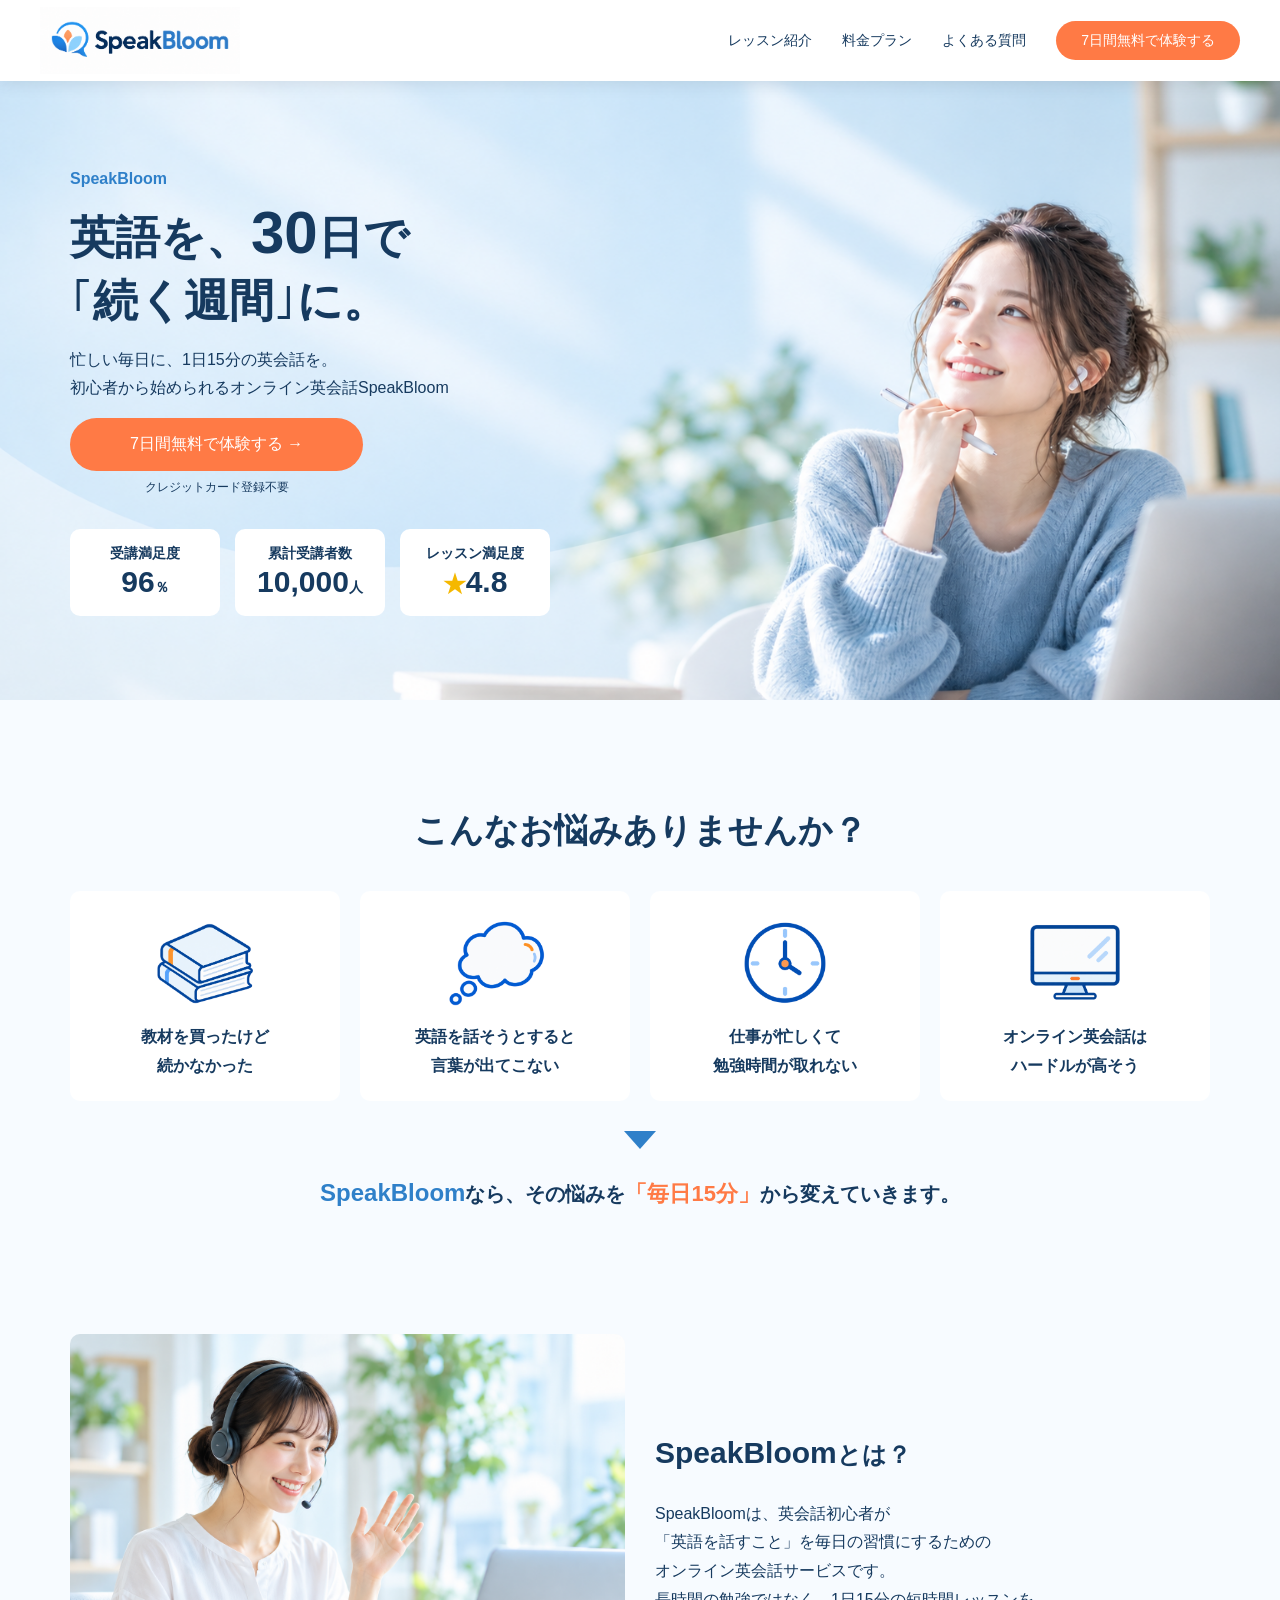
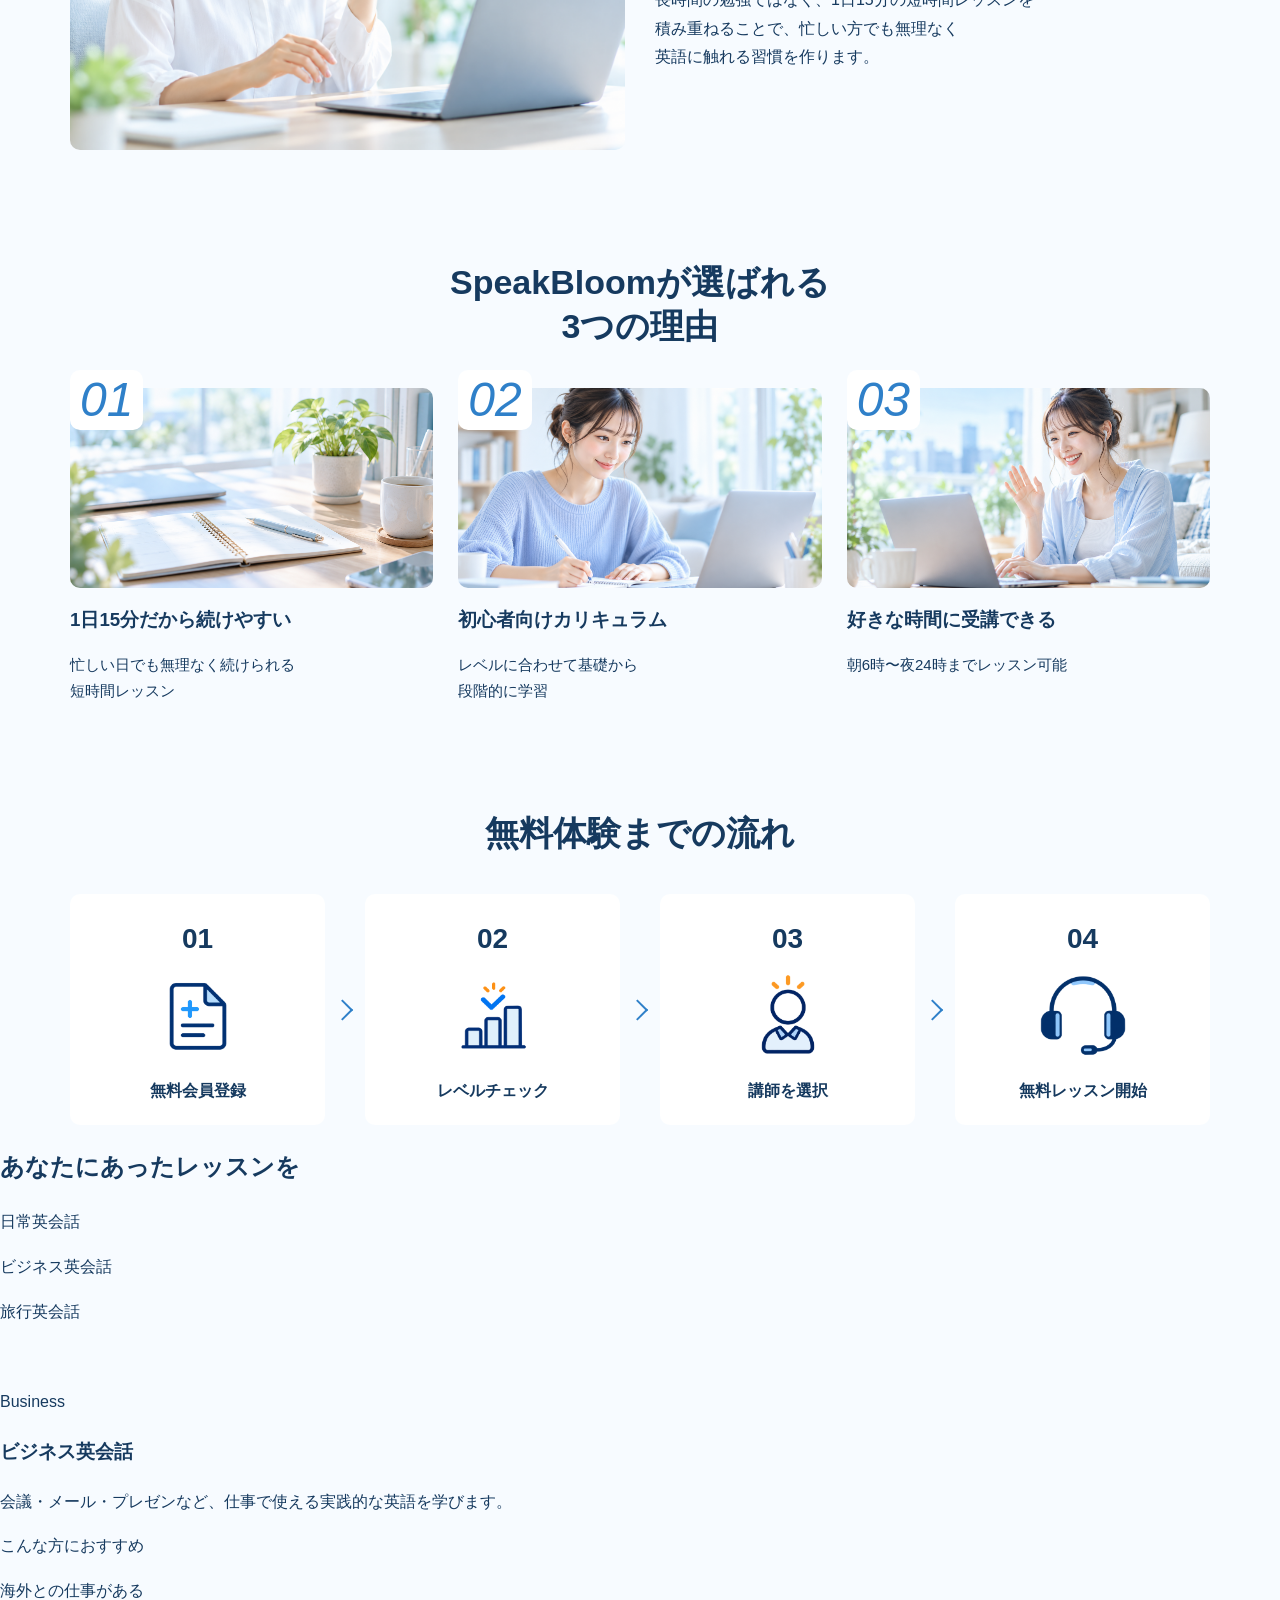
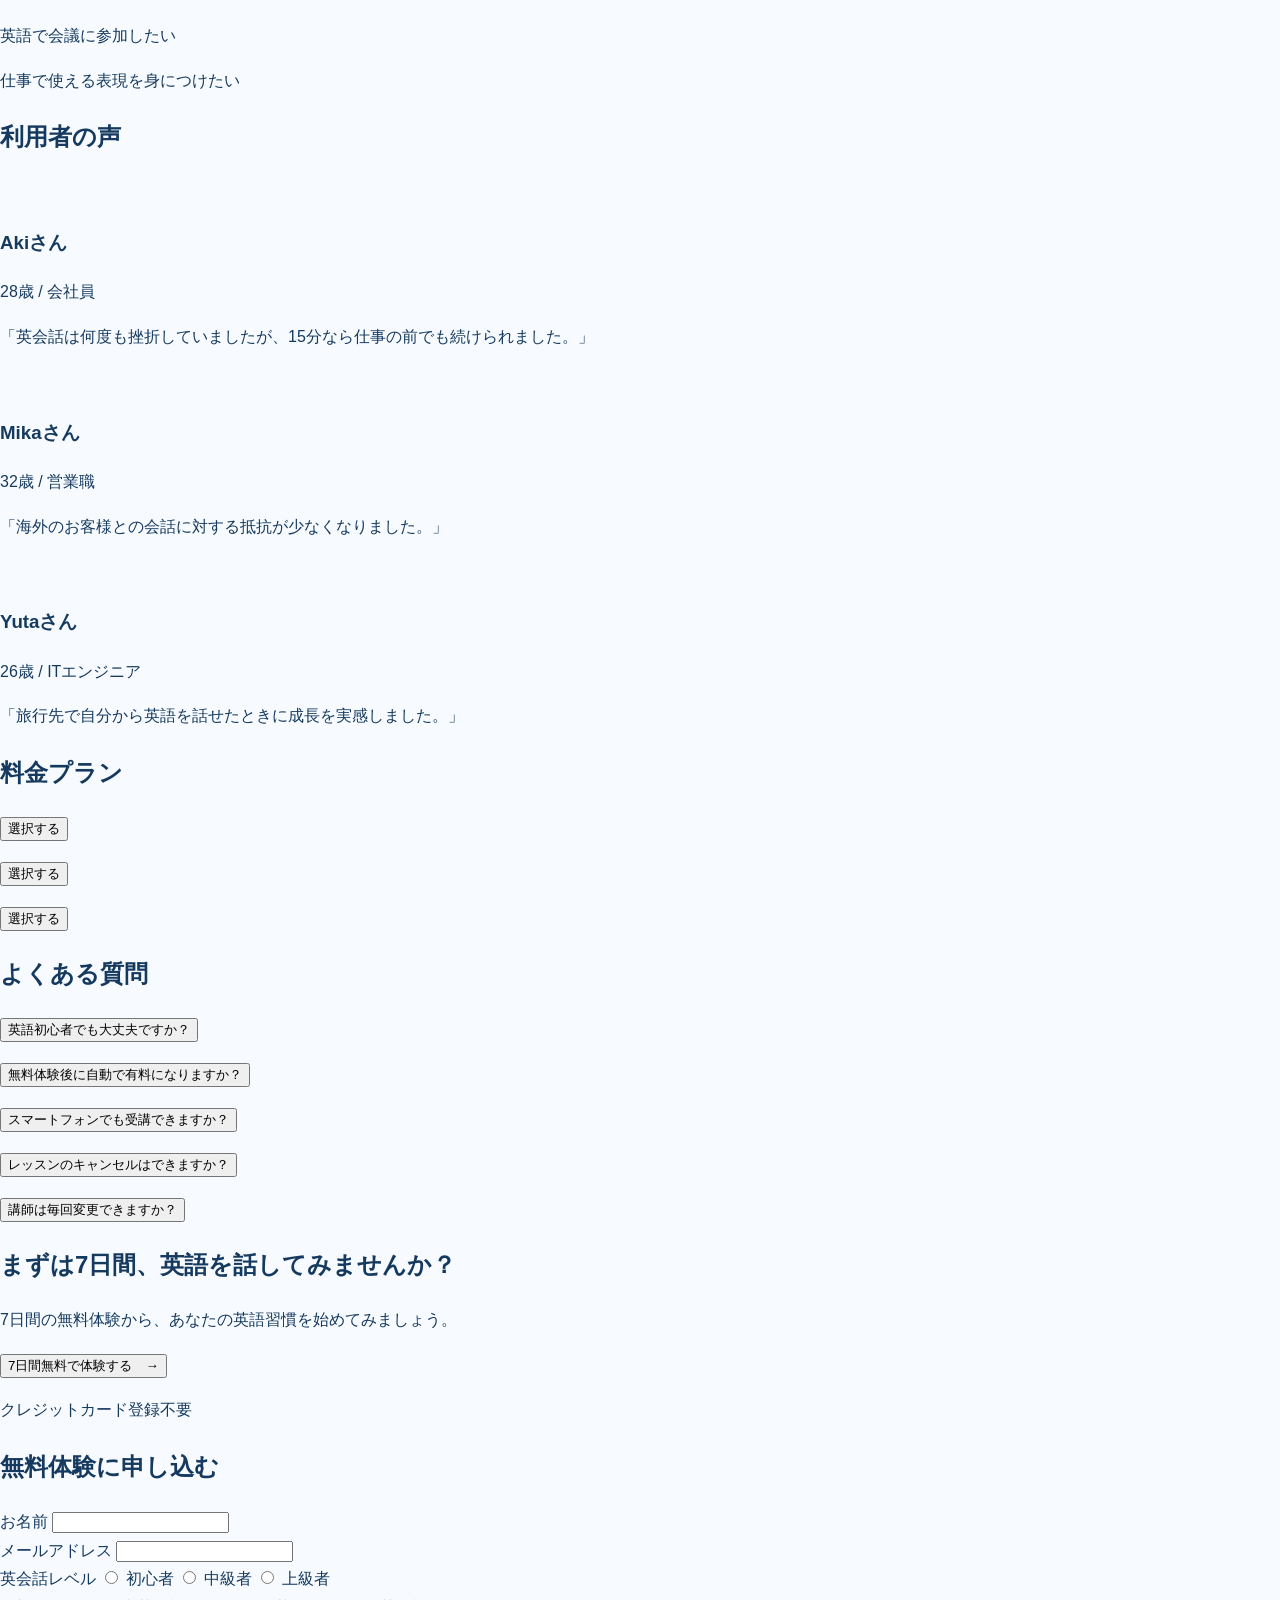
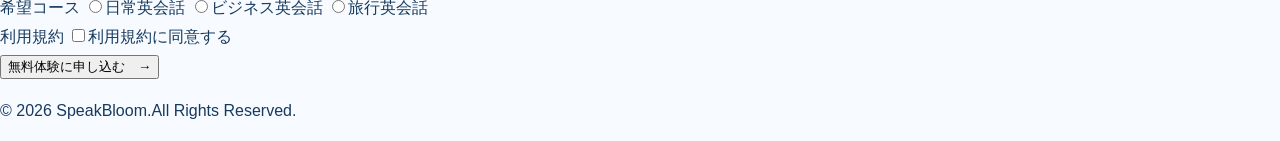
==== index.html @ c0376830 "無料体験部分のCSS・レスポンシブデザインを実装" ====
<!doctype html>
<html lang="ja">
  <head>
    <meta charset="UTF-8" />
    <meta name="viewport" content="width=device-width, initial-scale=1.0" />
    <title>SpeakBloom</title>
    <link rel="stylesheet" href="css/style.css" />
  </head>

  <body>
    <header>
      <div class="header-inner">
        <a href="#top" class="logo">
          <img src="images/logo.png" alt="SpeakBloom" />
        </a>
        <nav>
          <ul>
            <li><a href="#lesson">レッスン紹介</a></li>
            <li><a href="#pricing">料金プラン</a></li>
            <li><a href="#faq">よくある質問</a></li>
          </ul>
          <a href="#application" class="cta-button mobile-cta"
            >7日間無料で体験する</a
          >
        </nav>
        <a href="#application" class="cta-button">7日間無料で体験する</a>
        <button class="menu-button" type="button" aria-label="メニューを開く">
          <span></span>
          <span></span>
          <span></span>
        </button>
      </div>
    </header>

    <main>
      <section class="hero" id="hero">
        <img
          src="images/hero.png"
          alt="トップ画像（女性）"
          class="hero-mobile-image"
        />
        <div class="hero-inner">
          <div class="hero-content">
            <p class="hero-label">SpeakBloom</p>
            <h1>
              英語を、<span class="hero-days">30</span>日で<br />
              <span class="hero-bracket">｢</span>続く週間<span
                class="hero-bracket"
                >｣</span
              >に。
            </h1>
            <p class="hero-description">
              忙しい毎日に、1日15分の英会話を。<br />
              初心者から始められるオンライン英会話SpeakBloom
            </p>
            <div class="hero-cta">
              <a href="#application" class="cta-button"
                >7日間無料で体験する →</a
              >
              <p class="hero-note">クレジットカード登録不要</p>
            </div>
            <div class="hero-stats">
              <div class="hero-stat">
                <p>受講満足度</p>
                <p><span class="hero-number">96</span>％</p>
              </div>
              <div class="hero-stat">
                <p>累計受講者数</p>
                <p><span class="hero-number">10,000</span>人</p>
              </div>
              <div class="hero-stat">
                <p>レッスン満足度</p>
                <p>
                  <span class="hero-star">★</span
                  ><span class="hero-number">4.8</span>
                </p>
              </div>
            </div>
          </div>
        </div>
      </section>

      <section class="problems" id="problems">
        <div class="problems-inner">
          <h2>こんなお悩みありませんか？</h2>
          <div class="problems-card">
            <div class="card">
              <img src="images/book.png" alt="本のイラスト" />
              <p>教材を買ったけど<br />続かなかった</p>
            </div>
            <div class="card">
              <img src="images/speech bubble.png" alt="吹き出しのイラスト" />
              <p>英語を話そうとすると<br />言葉が出てこない</p>
            </div>
            <div class="card">
              <img src="images/clock.png" alt="時計のイラスト" />
              <p>仕事が忙しくて<br />勉強時間が取れない</p>
            </div>
            <div class="card">
              <img src="images/display.png" alt="ディスプレイのイラスト" />
              <p>オンライン英会話は<br />ハードルが高そう</p>
            </div>
          </div>
          <div class="problems-arrow"></div>
          <p class="problems-message">
            <span class="problems-logo">SpeakBloom</span>なら、その悩みを<span
              class="problems-minute"
              >「毎日15分」</span
            >から変えていきます。
          </p>
        </div>
      </section>

      <section class="about" id="about">
        <div class="about-inner">
          <div class="about-image">
            <img src="images/about.png" alt="女性の画像" />
          </div>
          <div class="about-content">
            <h2><span class="about-logo">SpeakBloom</span>とは？</h2>
            <p>
              SpeakBloomは、英会話初心者が<br />
              「英語を話すこと」を毎日の習慣にするための<br />
              オンライン英会話サービスです。<br />
              長時間の勉強ではなく、1日15分の短時間レッスンを<br />
              積み重ねることで、忙しい方でも無理なく<br />
              英語に触れる習慣を作ります。
            </p>
          </div>
        </div>
      </section>

      <section class="features" id="features">
        <div class="features-inner">
          <h2>
            SpeakBloomが選ばれる<br />
            3つの理由
          </h2>
          <div class="features-card">
            <div class="card">
              <div class="features-image">
                <img src="images/features1.png" />
                <span class="features-number">01</span>
              </div>
              <h3>1日15分だから続けやすい</h3>
              <p class="features-text-pc">
                忙しい日でも無理なく続けられる<br />短時間レッスン
              </p>
              <p class="features-text-sp">忙しい日でも無理なく続けられる</p>
            </div>
            <div class="card">
              <div class="features-image">
                <img src="images/features2.png" />
                <span class="features-number">02</span>
              </div>
              <h3>初心者向けカリキュラム</h3>
              <p class="features-text-pc">
                レベルに合わせて基礎から<br />段階的に学習
              </p>
              <p class="features-text-sp">レベルに合わせて基礎から</p>
            </div>
            <div class="card">
              <div class="features-image">
                <img src="images/features3.png" />
                <span class="features-number">03</span>
              </div>
              <h3>好きな時間に受講できる</h3>
              <p>朝6時〜夜24時までレッスン可能</p>
            </div>
          </div>
        </div>
      </section>

      <section class="how" id="how">
        <div class="how-inner">
          <h2>無料体験までの流れ</h2>
          <div class="how-card">
            <div class="card">
              <h3>01</h3>
              <img src="images/how1.png" />
              <p>無料会員登録</p>
            </div>
            <div class="card">
              <h3>02</h3>
              <img src="images/how2.png" />
              <p>レベルチェック</p>
            </div>
            <div class="card">
              <h3>03</h3>
              <img src="images/how3.png" />
              <p>講師を選択</p>
            </div>
            <div class="card">
              <h3>04</h3>
              <img src="images/how4.png" />
              <p>無料レッスン開始</p>
            </div>
          </div>
        </div>
      </section>

      <section class="lesson" id="lesson">
        <h2>あなたにあったレッスンを</h2>
        <div class="">
          <p>日常英会話</p>
          <p>ビジネス英会話</p>
          <p>旅行英会話</p>
        </div>
        <div class="lesson-card">
          <div class="card">
            <div class="image">
              <img src="" />
            </div>
            <div class="content">
              <p>Business</p>
              <h3>ビジネス英会話</h3>
              <p>
                会議・メール・プレゼンなど、仕事で使える実践的な英語を学びます。
              </p>
              <div class="">
                <p>こんな方におすすめ</p>
                <p>海外との仕事がある</p>
                <p>英語で会議に参加したい</p>
                <p>仕事で使える表現を身につけたい</p>
              </div>
            </div>
          </div>
        </div>
      </section>

      <section class="voices" id="voices">
        <h2>利用者の声</h2>
        <div class="voices-card">
          <div class="card">
            <img src="" />
            <h3>Akiさん</h3>
            <p>28歳 / 会社員</p>
            <p>
              「英会話は何度も挫折していましたが、15分なら仕事の前でも続けられました。」
            </p>
          </div>
          <div class="card">
            <img src="" />
            <h3>Mikaさん</h3>
            <p>32歳 / 営業職</p>
            <p>「海外のお客様との会話に対する抵抗が少なくなりました。」</p>
          </div>
          <div class="card">
            <img src="" />
            <h3>Yutaさん</h3>
            <p>26歳 / ITエンジニア</p>
            <p>「旅行先で自分から英語を話せたときに成長を実感しました。」</p>
          </div>
        </div>
      </section>

      <section class="pricing" id="pricing">
        <h2>料金プラン</h2>
        <div class="pricing-card">
          <div class="card">
            <p></p>
            <button>選択する</button>
          </div>
          <div class="card">
            <p></p>
            <button>選択する</button>
          </div>
          <div class="card">
            <p></p>
            <button>選択する</button>
          </div>
        </div>
      </section>

      <section class="faq" id="faq">
        <h2>よくある質問</h2>
        <div class="faq-list">
          <div class="faq-item">
            <button class="faq-question">英語初心者でも大丈夫ですか？</button>
            <div class="faq-answer">
              <p></p>
            </div>
          </div>
          <div class="faq-item">
            <button class="faq-question">
              無料体験後に自動で有料になりますか？
            </button>
            <div class="faq-answer">
              <p></p>
            </div>
          </div>
          <div class="faq-item">
            <button class="faq-question">
              スマートフォンでも受講できますか？
            </button>
            <div class="faq-answer">
              <p></p>
            </div>
          </div>
          <div class="faq-item">
            <button class="faq-question">
              レッスンのキャンセルはできますか？
            </button>
            <div class="faq-answer">
              <p></p>
            </div>
          </div>
          <div class="faq-item">
            <button class="faq-question">講師は毎回変更できますか？</button>
            <div class="faq-answer">
              <p></p>
            </div>
          </div>
        </div>
      </section>

      <section class="cta" id="cta">
        <h2>まずは7日間、英語を話してみませんか？</h2>
        <p>7日間の無料体験から、あなたの英語習慣を始めてみましょう。</p>
        <button>7日間無料で体験する　→</button>
        <p>クレジットカード登録不要</p>
      </section>

      <section class="application" id="application">
        <h2>無料体験に申し込む</h2>
        <form action="">
          <div>
            <label for="name">お名前</label>
            <input type="text" id="name" name="name" />
          </div>
          <div>
            <label for="email">メールアドレス</label>
            <input type="email" id="email" name="email" />
          </div>
          <div>
            <label for="lebel">英会話レベル</label>
            <input type="radio" id="beginner" name="level" value="beginner" />
            <label for="beginner">初心者</label>
            <input
              type="radio"
              id="intermediate"
              name="level"
              value="intermediate"
            />
            <label for="intermediate">中級者</label>
            <input type="radio" id="advanced" name="level" value="advanced" />
            <label type="advanced">上級者</label>
          </div>
          <div>
            <label for="course">希望コース</label>
            <input type="radio" name="course" value="daily" />日常英会話
            <input type="radio" name="course" value="business" />ビジネス英会話
            <input type="radio" name="course" value="travel" />旅行英会話
          </div>
          <div>
            <label for="agree">利用規約</label>
            <input
              type="checkbox"
              name="agree"
              value="agree"
            />利用規約に同意する
          </div>
          <input type="submit" value="無料体験に申し込む　→" />
        </form>
      </section>
    </main>

    <footer>
      <p>&copy; 2026 SpeakBloom.All Rights Reserved.</p>
    </footer>
    <script src="js/script.js"></script>
  </body>
</html>
---- css/style.css ----
@charset "utf-8";

/* 共通設定 */
* {
  box-sizing: border-box;
}
html {
  scroll-behavior: smooth;
}
body {
  margin: 0;
  background-color: #f7fbff;
  color: #163a5f;
  line-height: 1.8;
  font-family:
    "Helvetica Neue", Arial, "Hiragino Sans", "Noto Sans JP", sans-serif;
}
a {
  color: inherit;
  text-decoration: none;
}
img {
  max-width: 100%;
  height: auto;
}
:root {
  --color-main: #163a5f;
  --color-blue: #2f80c9;
  --color-accent: #ff7a45;
  --color-bg: #f7fbff;
  --color-light-blue: #eaf6ff;
  --color-white: #ffffff;
}
#lesson,
#pricing,
#faq,
#application {
  scroll-margin-top: 100px;
}

/* ヘッダー */
header {
  background-color: var(--color-white);
  box-shadow: 0px 4px 15px rgba(0, 0, 0, 0.08);
  position: fixed;
  top: 0;
  left: 0;
  width: 100%;
  z-index: 1000;
}
.header-inner {
  width: calc(100% - 40px);
  max-width: 1200px;
  display: flex;
  align-items: center;
  margin: 0 auto;
  padding: 7px 0;
  gap: 30px;
}
.header-inner .logo {
  margin-right: auto;
}
.logo img {
  display: block;
  width: 200px;
}
nav ul {
  display: flex;
  gap: 30px;
  list-style: none;
  margin: 0;
  padding: 0;
}
nav a {
  font-size: 14px;
  font-weight: 500;
}
.mobile-cta {
  display: none;
}
.header-inner .cta-button {
  background-color: var(--color-accent);
  color: var(--color-white);
  border-radius: 9999px;
  padding: 7px 25px;
  font-size: 14px;
  font-weight: 500;
  white-space: nowrap;
}
.menu-button {
  display: none;
  flex-direction: column;
  gap: 5px;
  background: transparent;
  border: none;
  padding: 0;
  cursor: pointer;
}
.menu-button span {
  display: block;
  width: 24px;
  height: 2px;
  background-color: var(--color-main);
  transition:
    transform 0.3s,
    opacity 0.3s;
}
.menu-button.open span:nth-child(2) {
  opacity: 0;
}
.menu-button.open span:nth-child(1) {
  transform: translateY(7px) rotate(45deg);
}
.menu-button.open span:nth-child(3) {
  transform: translateY(-7px) rotate(-45deg);
}

/* ファーストビュー */
.hero-mobile-image {
  display: none;
}
.hero {
  padding-top: 81px;
  background-image: url(../images/hero.png);
  background-size: cover;
  background-position: center;
  min-height: 700px;
  display: flex;
  align-items: center;
}
.hero-inner {
  width: calc(100% - 140px);
  max-width: 1200px;
  margin: 0 auto;
}
.hero-content {
  max-width: 600px;
}
.hero-label {
  color: var(--color-blue);
  font-weight: bold;
  margin: 0;
}
.hero h1 {
  font-size: 45px;
  line-height: 1.3;
  font-weight: 700;
  margin: 0 0 15px;
}
.hero-days {
  font-size: 60px;
}
.hero-bracket {
  font-weight: 300;
}
.hero-description {
  font-weight: 500;
  margin: 0 0 15px;
}
.hero-cta {
  width: fit-content;
  text-align: center;
  margin: 0 0 30px;
}
.hero .cta-button {
  display: inline-block;
  background-color: var(--color-accent);
  color: var(--color-white);
  border-radius: 9999px;
  padding: 12px 60px;
  font-size: 16px;
  font-weight: 500;
  white-space: nowrap;
}
.hero-note {
  font-size: 12px;
  margin: 6px 0 0;
}
.hero-stats {
  display: flex;
  gap: 15px;
}
.hero-stat {
  width: 150px;
  background-color: var(--color-white);
  border-radius: 10px;
  padding: 15px 10px;
  text-align: center;
}
.hero-stat p {
  margin: 0;
  font-size: 14px;
  font-weight: bold;
  line-height: 1.3;
}
.hero-number {
  font-size: 30px;
  font-weight: 700;
}
.hero-star {
  font-size: 23px;
  color: #f5b800;
}

/* 悩み */
.problems {
  padding: 100px 0;
}
.problems-inner {
  width: calc(100% - 140px);
  max-width: 1200px;
  margin: 0 auto;
}
.problems h2 {
  text-align: center;
  font-size: 34px;
  margin: 0 0 30px;
}
.problems-card {
  display: grid;
  grid-template-columns: repeat(4, 1fr);
  gap: 20px;
}
.problems .card {
  background-color: var(--color-white);
  border-radius: 10px;
  padding: 20px 10px;
  text-align: center;
}
.problems .card img {
  display: block;
  width: 120px;
  height: 100px;
  object-fit: contain;
  margin: 0 auto 10px;
}
.problems .card p {
  font-size: 16px;
  font-weight: 700;
  margin: 12px 10px 0;
}
.problems-arrow {
  width: 0;
  height: 0;
  border-left: 16px solid transparent;
  border-right: 16px solid transparent;
  border-top: 18px solid var(--color-blue);
  margin: 30px auto 22px;
}
.problems-message {
  font-size: 20px;
  font-weight: 600;
  text-align: center;
}
.problems-logo {
  color: var(--color-blue);
  font-size: 24px;
  font-weight: 700;
}
.problems-minute {
  color: var(--color-accent);
  font-size: 22px;
  font-weight: 700;
}
/* サービス紹介 */
.about-inner {
  display: flex;
  width: calc(100% - 140px);
  max-width: 1200px;
  margin: 0 auto;
  gap: 30px;
  align-items: center;
}
.about-image {
  width: calc(50% - 15px);
}
.about-image img {
  width: 100%;
  border-radius: 10px;
}
.about-content {
  width: calc(50% - 15px);
}
.about-logo {
  font-size: 30px;
}

/* 3つの理由 */
.features {
  padding: 100px 0;
}
.features-inner {
  width: calc(100% - 140px);
  max-width: 1200px;
  margin: 0 auto;
}
.features h2 {
  text-align: center;
  font-size: 34px;
  margin: 0 0 40px;
  line-height: 1.3;
}
.features-card {
  display: grid;
  grid-template-columns: repeat(3, 1fr);
  gap: 25px;
}
.features-image {
  position: relative;
}
.features .card img {
  width: 100%;
  height: 200px;
  object-fit: cover;
  border-radius: 10px;
  display: block;
}
.features-number {
  position: absolute;
  top: -18px;
  left: 0;
  font-size: 48px;
  font-weight: 400;
  font-style: italic;
  line-height: 1;
  color: var(--color-blue);
  z-index: 1;
  background-color: var(--color-white);
  padding: 6px 10px;
  border-radius: 10px;
}
.features .card h3 {
  margin: 15px 0;
}
.features .card p {
  font-size: 15px;
  line-height: 1.7;
  margin: 0;
}
.features-text-sp {
  display: none;
}
/* 無料体験 */
.how-inner {
  width: calc(100% - 140px);
  max-width: 1200px;
  margin: 0 auto;
}
.how h2 {
  text-align: center;
  font-size: 34px;
  margin: 0 0 30px;
}
.how-card {
  display: grid;
  grid-template-columns: repeat(4, 1fr);
  gap: 40px;
}
.how .card {
  background-color: var(--color-white);
  border-radius: 10px;
  padding: 20px 10px;
  text-align: center;
  position: relative;
  flex: 1;
}
.how .card:not(:last-child)::after {
  content: "";
  position: absolute;
  top: 50%;
  right: -25px;
  width: 13px;
  height: 13px;
  border-top: 2px solid var(--color-blue);
  border-right: 2px solid var(--color-blue);
  transform: translateY(-50%) rotate(45deg);
}
.how .card h3 {
  margin: 0;
  font-size: 28px;
}
.how .card img {
  display: block;
  width: 120px;
  height: 100px;
  object-fit: contain;
  margin: 0 auto 10px;
}
.how .card p {
  font-size: 16px;
  font-weight: 700;
  margin: 12px 10px 0;
}

@media (max-width: 768px) {
  /* ヘッダー */
  nav {
    display: none;
    position: absolute;
    top: 100%;
    left: 0;
    width: 100%;
    background-color: var(--color-white);
    padding: 25px 20px 30px;
  }
  nav.open {
    display: block;
  }
  nav ul {
    flex-direction: column;
    gap: 15px;
    align-items: center;
  }
  .header-inner > .cta-button {
    display: none;
  }
  nav .mobile-cta {
    display: block;
    width: fit-content;
    margin: 20px auto 0;
  }
  .menu-button {
    display: flex;
  }

  /* ファーストビュー */
  .hero-mobile-image {
    display: block;
    width: 160%;
    max-width: none;
    height: 260px;
    object-fit: cover;
    object-position: center;
    margin-left: -50%;
  }
  .hero {
    display: block;
    min-height: auto;
    padding-top: 81px;
    padding-bottom: 40px;
    background-image: none;
    overflow: hidden;
  }
  .hero-inner {
    width: calc(100% - 40px);
    max-width: none;
    margin: 0 auto;
    padding-top: 10px;
  }
  .hero-content {
    max-width: 100%;
    max-width: none;
  }
  .hero h1 {
    margin-top: -10px;
  }
  .hero-description br {
    display: none;
  }
  .hero-cta {
    width: 100%;
    margin-bottom: 25px;
  }
  .hero .cta-button {
    width: 100%;
    max-width: 340px;
    padding: 12px 20px;
    font-size: 20px;
  }
  .hero-note {
    font-size: 11px;
    margin-top: 5px;
  }
  .hero-stats {
    gap: 8px;
  }
  .hero-stat {
    flex: 1;
    width: auto;
    padding: 10px 5px;
  }
  .hero-stat p {
    font-size: 13px;
  }
  .hero-number {
    font-size: 29px;
  }
  .hero-star {
    font-size: 20px;
  }

  /* 悩み */
  .problems {
    padding: 40px 0;
  }
  .problems-inner {
    width: calc(100% - 40px);
    max-width: none;
    margin: 0 auto;
  }
  .problems-card {
    grid-template-columns: repeat(2, 1fr);
  }
  .problems h2 {
    font-size: 30px;
  }
  .problems .card img {
    width: 90px;
    height: 85px;
  }
  .problems-arrow,
  .problems-message {
    display: none;
  }
  /* サービス紹介 */
  .about {
    padding: 60px 0 40px;
  }
  .about-inner {
    width: calc(100% - 40px);
    max-width: none;
    margin: 0 auto;
    gap: 5px;
    flex-direction: column;
  }
  .about-image {
    width: 100%;
  }
  .about-content {
    width: 100%;
  }
  .about h2 {
    margin: 0;
  }
  /* 3つの理由 */
  .features {
    padding: 40px 0;
  }
  .features-inner {
    width: calc(100% - 40px);
    max-width: none;
    margin: 0 auto;
  }
  .features h2 {
    font-size: 30px;
  }
  .features-card {
    grid-template-columns: 1fr;
    gap: 35px;
  }
  .features-number {
    top: 0;
  }
  .features .card h3 {
    font-size: 25px;
    margin: 5px 0;
  }
  .features-text-pc {
    display: none;
  }
  .features-text-sp {
    display: block;
  }
  /* 無料体験 */
  .how {
    padding: 40px 0;
  }
  .how-inner {
    width: calc(100% - 40px);
    max-width: none;
    margin: 0 auto;
  }
  .how-card {
    grid-template-columns: 1fr;
  }
  .how .card {
    display: flex;
    align-items: center;
  }
  .how .card:not(:last-child)::after {
    top: auto;
    right: auto;
    left: 50%;
    bottom: -26px;
    transform: translateY(-50%) rotate(135deg);
  }
  .how .card h3 {
    margin: 0 40px;
    font-size: 34px;
    font-weight: 700;
    color: var(--color-white);
    background-color: var(--color-blue);
    width: 60px;
    height: 60px;
    display: block;
    align-items: center;
    justify-content: center;
    flex-shrink: 0;
    border-radius: 10px;
  }
  .how .card img {
    display: none;
  }
  .how .card p {
    margin: 0;
    font-size: 20px;
  }
}
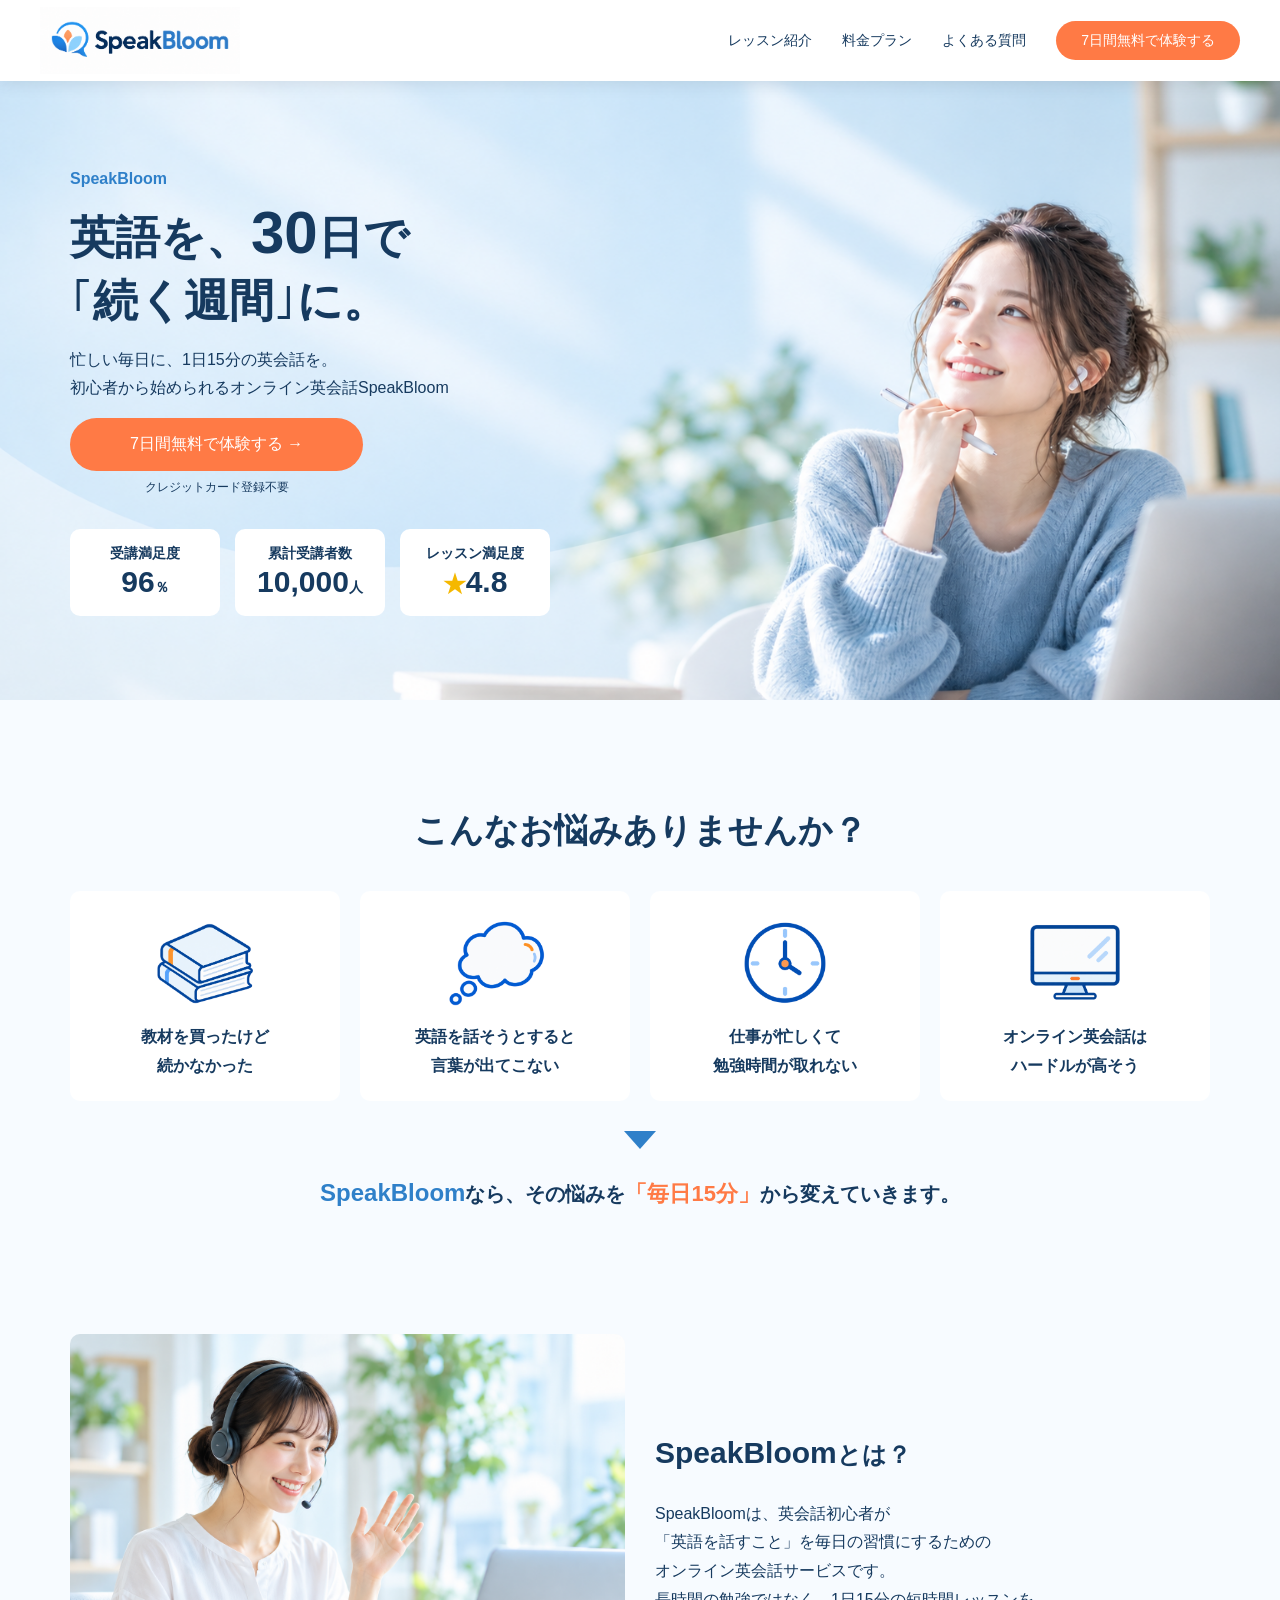
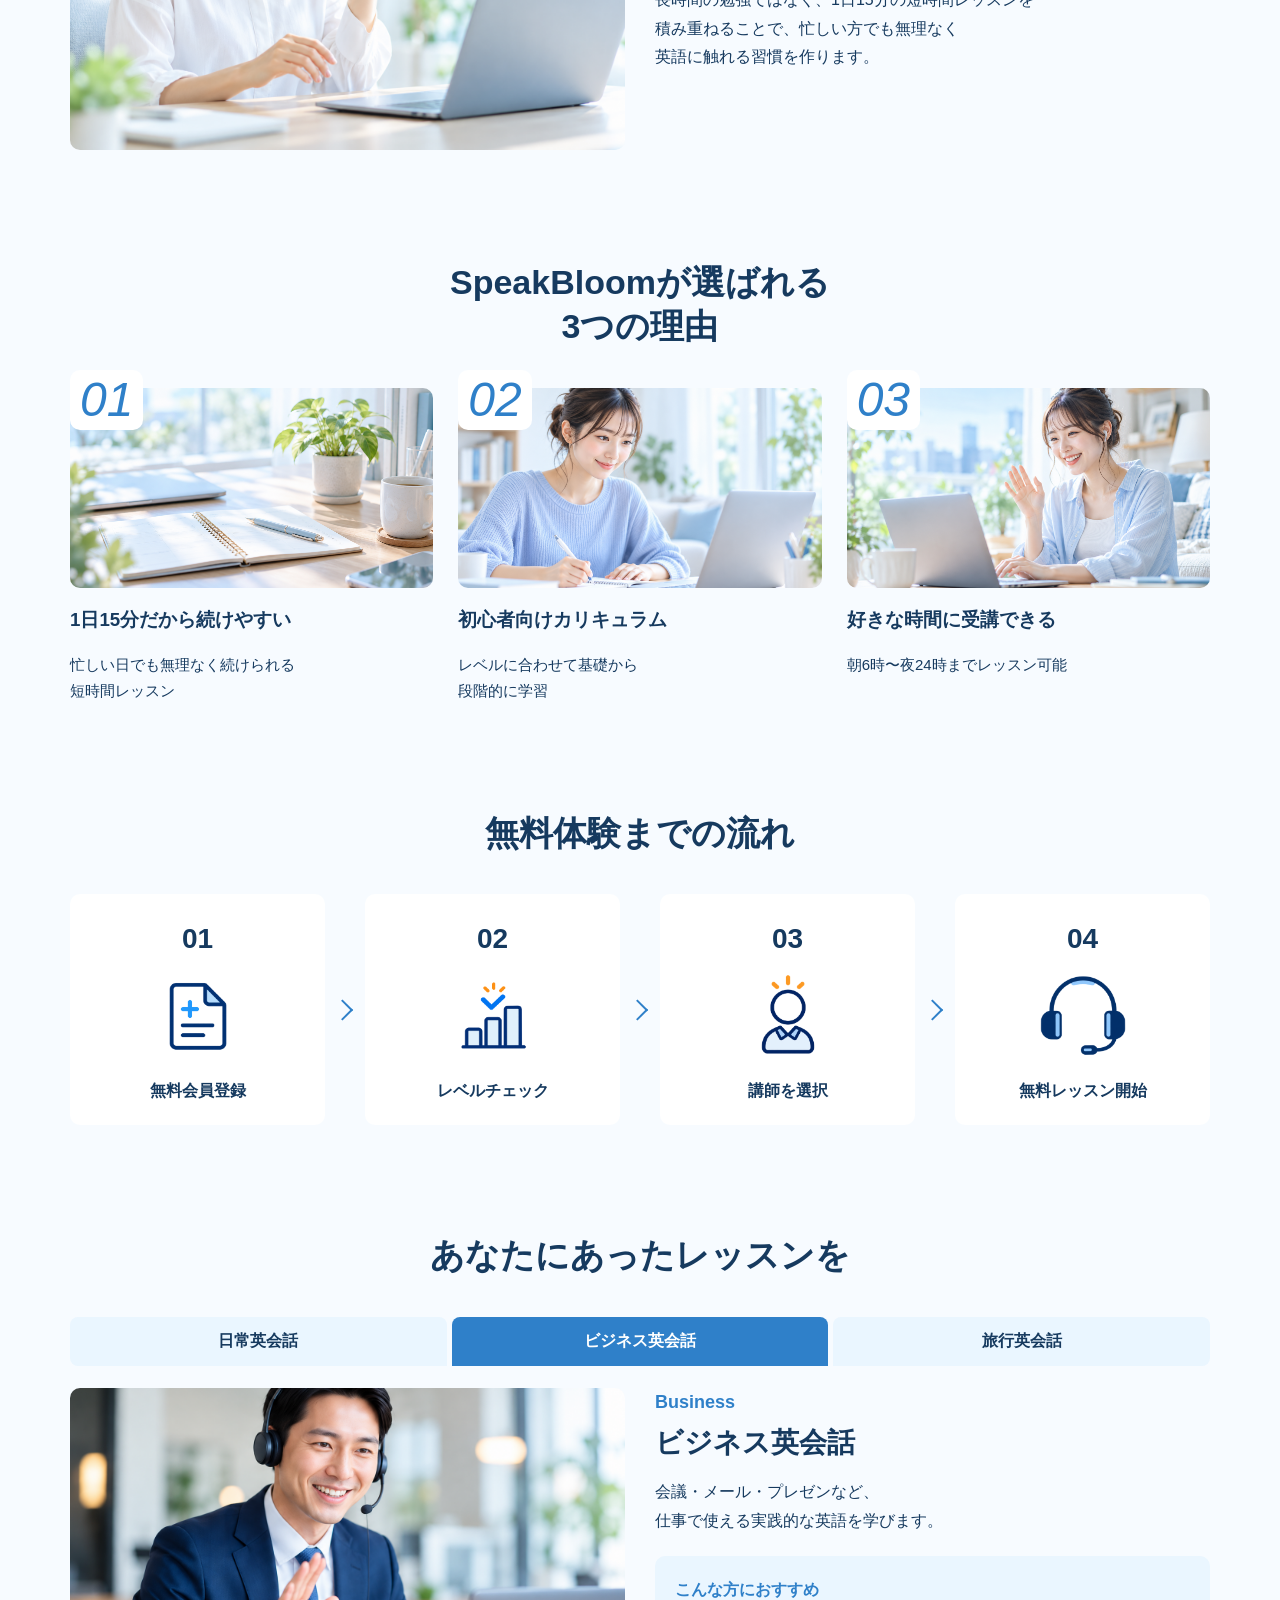
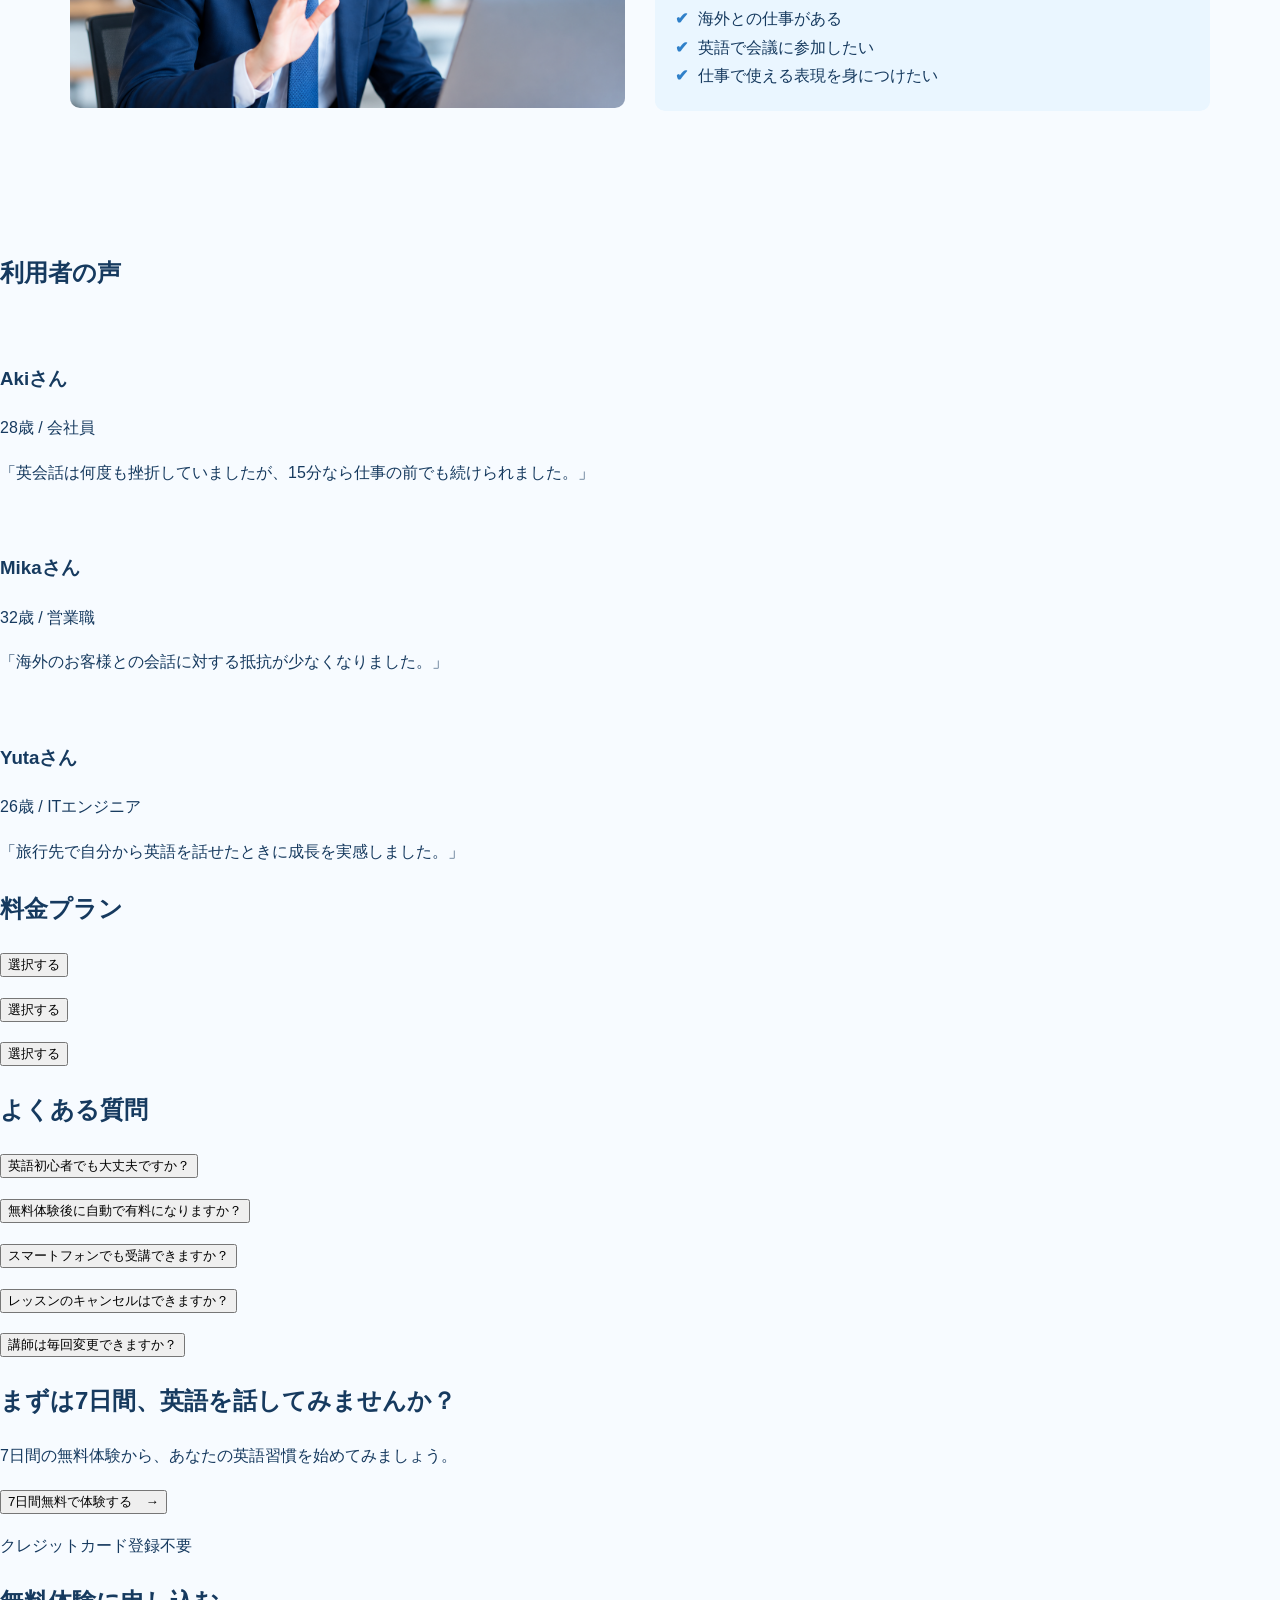
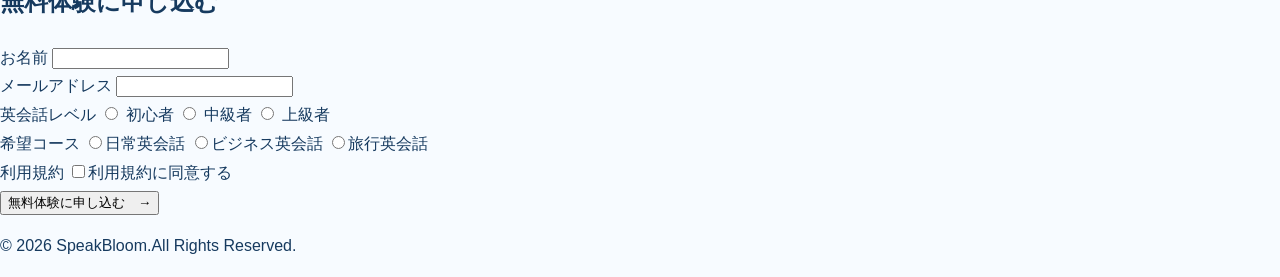
==== commit e8a3a6e1: "レッスン部分のCSS・JavaScript・レスポンシブデザインを実装" ====
--- a/index.html
+++ b/index.html
@@ -200,28 +200,83 @@
       </section>
 
       <section class="lesson" id="lesson">
-        <h2>あなたにあったレッスンを</h2>
-        <div class="">
-          <p>日常英会話</p>
-          <p>ビジネス英会話</p>
-          <p>旅行英会話</p>
-        </div>
-        <div class="lesson-card">
-          <div class="card">
-            <div class="image">
-              <img src="" />
-            </div>
-            <div class="content">
-              <p>Business</p>
-              <h3>ビジネス英会話</h3>
-              <p>
-                会議・メール・プレゼンなど、仕事で使える実践的な英語を学びます。
-              </p>
-              <div class="">
-                <p>こんな方におすすめ</p>
-                <p>海外との仕事がある</p>
-                <p>英語で会議に参加したい</p>
-                <p>仕事で使える表現を身につけたい</p>
+        <div class="lesson-inner">
+          <h2>あなたにあったレッスンを</h2>
+          <div class="lesson-tab">
+            <button type="button" data-tab="daily">日常英会話</button>
+            <button type="button" data-tab="business" class="active">
+              ビジネス英会話
+            </button>
+            <button type="button" data-tab="travel">旅行英会話</button>
+          </div>
+          <div class="lesson-card">
+            <div class="lesson-panel" data-content="daily">
+              <div class="image">
+                <img
+                  src="images/dailylesson.png"
+                  alt="オンライン英会話を受講する女性"
+                />
+              </div>
+              <div class="content">
+                <p class="lesson-type">Daily Conversation</p>
+                <h3>日常英会話</h3>
+                <p class="lesson-description">
+                  自己紹介や趣味、ショッピングなど、<br />
+                  日常生活で使える英会話を学びます。
+                </p>
+                <div class="lesson-recommend">
+                  <p>こんな方におすすめ</p>
+                  <ul>
+                    <li>英語で気軽に会話ができるようになりたい</li>
+                    <li>海外の友達を作りたい</li>
+                    <li>リスニング・スピーキングに自信をつけたい</li>
+                  </ul>
+                </div>
+              </div>
+            </div>
+            <div class="lesson-panel active" data-content="business">
+              <div class="image">
+                <img
+                  src="images/businesslesson.png"
+                  alt="ビジネス英会話を受講する男性"
+                />
+              </div>
+              <div class="content">
+                <p class="lesson-type">Business</p>
+                <h3>ビジネス英会話</h3>
+                <p class="lesson-description">
+                  会議・メール・プレゼンなど、<br />
+                  仕事で使える実践的な英語を学びます。
+                </p>
+                <div class="lesson-recommend">
+                  <p>こんな方におすすめ</p>
+                  <ul>
+                    <li>海外との仕事がある</li>
+                    <li>英語で会議に参加したい</li>
+                    <li>仕事で使える表現を身につけたい</li>
+                  </ul>
+                </div>
+              </div>
+            </div>
+            <div class="lesson-panel" data-content="travel">
+              <div class="image">
+                <img src="images/travellesson.png" alt="海外旅行を楽しむ女性" />
+              </div>
+              <div class="content">
+                <p class="lesson-type">Travel</p>
+                <h3>旅行英会話</h3>
+                <p class="lesson-description">
+                  空港・ホテル・観光・レストランなど、<br />
+                  旅行先で使える実践的な英語を学びます。
+                </p>
+                <div class="lesson-recommend">
+                  <p>こんな方におすすめ</p>
+                  <ul>
+                    <li>海外旅行をもっと楽しみたい</li>
+                    <li>空港やホテルでスムーズにやりとりしたい</li>
+                    <li>現地でのトラブルにも対応できるようにしたい</li>
+                  </ul>
+                </div>
               </div>
             </div>
           </div>
--- a/css/style.css
+++ b/css/style.css
@@ -262,6 +262,7 @@
   font-size: 22px;
   font-weight: 700;
 }
+
 /* サービス紹介 */
 .about-inner {
   display: flex;
@@ -391,6 +392,104 @@
   font-weight: 700;
   margin: 12px 10px 0;
 }
+/* レッスン */
+.lesson {
+  padding: 100px 0;
+}
+.lesson-inner {
+  width: calc(100% - 140px);
+  max-width: 1200px;
+  margin: 0 auto;
+}
+.lesson h2 {
+  text-align: center;
+  font-size: 34px;
+  margin: 0 0 30px;
+}
+.lesson-tab {
+  display: flex;
+  width: 100%;
+  margin: 0 auto;
+  gap: 5px;
+}
+.lesson-tab button {
+  flex: 1;
+  padding: 14px 20px;
+  border: none;
+  background-color: var(--color-light-blue);
+  color: var(--color-main);
+  font-size: 16px;
+  font-weight: 700;
+  cursor: pointer;
+  border-radius: 8px 8px 0 0;
+}
+.lesson-tab button:first-child {
+  border-radius: 8px 8px 0 8px;
+}
+.lesson-tab button:last-child {
+  border-radius: 8px 8px 8px 0;
+}
+.lesson-tab button.active {
+  background-color: var(--color-blue);
+  color: var(--color-white);
+}
+.lesson-panel {
+  display: none;
+  margin: 20px 0;
+}
+.lesson-panel.active {
+  display: flex;
+  align-items: center;
+  gap: 30px;
+}
+.lesson-panel .image {
+  flex: 1;
+}
+.lesson-panel .image img {
+  width: 100%;
+  height: 320px;
+  display: block;
+  object-fit: cover;
+  border-radius: 10px;
+}
+.lesson-panel .content {
+  flex: 1;
+}
+.lesson-type {
+  color: var(--color-blue);
+  font-size: 18px;
+  font-weight: 700;
+  margin: 0;
+}
+.lesson h3 {
+  font-size: 28px;
+  margin: 0 0 10px;
+}
+.lesson-description {
+  margin: 0 0 20px;
+  line-height: 1.8;
+}
+.lesson-recommend {
+  background-color: var(--color-light-blue);
+  border-radius: 10px;
+  padding: 20px;
+}
+.lesson-recommend > p {
+  font-weight: 700;
+  color: var(--color-blue);
+  margin: 0;
+}
+.lesson-recommend ul {
+  list-style: none;
+  margin: 0;
+  padding: 0;
+}
+.lesson-recommend li::before {
+  content: "✔︎";
+  color: var(--color-blue);
+  font-weight: 700;
+  margin-right: 10px;
+}
 
 @media (max-width: 768px) {
   /* ヘッダー */
@@ -502,11 +601,14 @@
     grid-template-columns: repeat(2, 1fr);
   }
   .problems h2 {
-    font-size: 30px;
+    font-size: 25px;
   }
   .problems .card img {
     width: 90px;
     height: 85px;
+  }
+  .problems .card p {
+    font-size: 12px;
   }
   .problems-arrow,
   .problems-message {
@@ -532,6 +634,9 @@
   .about h2 {
     margin: 0;
   }
+  .about-content {
+    font-size: 14px;
+  }
   /* 3つの理由 */
   .features {
     padding: 40px 0;
@@ -542,7 +647,7 @@
     margin: 0 auto;
   }
   .features h2 {
-    font-size: 30px;
+    font-size: 25px;
   }
   .features-card {
     grid-template-columns: 1fr;
@@ -552,7 +657,7 @@
     top: 0;
   }
   .features .card h3 {
-    font-size: 25px;
+    font-size: 22px;
     margin: 5px 0;
   }
   .features-text-pc {
@@ -569,6 +674,9 @@
     width: calc(100% - 40px);
     max-width: none;
     margin: 0 auto;
+  }
+  .how h2 {
+    font-size: 25px;
   }
   .how-card {
     grid-template-columns: 1fr;
@@ -586,12 +694,12 @@
   }
   .how .card h3 {
     margin: 0 40px;
-    font-size: 34px;
+    font-size: 30px;
     font-weight: 700;
     color: var(--color-white);
     background-color: var(--color-blue);
-    width: 60px;
-    height: 60px;
+    width: 50px;
+    height: 50px;
     display: block;
     align-items: center;
     justify-content: center;
@@ -605,4 +713,37 @@
     margin: 0;
     font-size: 20px;
   }
-}
+
+  /* レッスン */
+  .lesson {
+    padding: 40px 0;
+  }
+  .lesson-inner {
+    width: calc(100% - 40px);
+    max-width: none;
+    margin: 0 auto;
+  }
+  .lesson h2 {
+    font-size: 25px;
+  }
+  .lesson-tab button {
+    padding: 12px 5px;
+    font-size: 14px;
+  }
+  .lesson-panel.active {
+    display: block;
+  }
+  .lesson-panel .image {
+    display: none;
+  }
+  .lesson-panel .content {
+    width: 90%;
+    margin: 0 auto;
+  }
+  .lesson h3 {
+    font-size: 23px;
+  }
+  .lesson-recommend li {
+    font-size: 12px;
+  }
+}
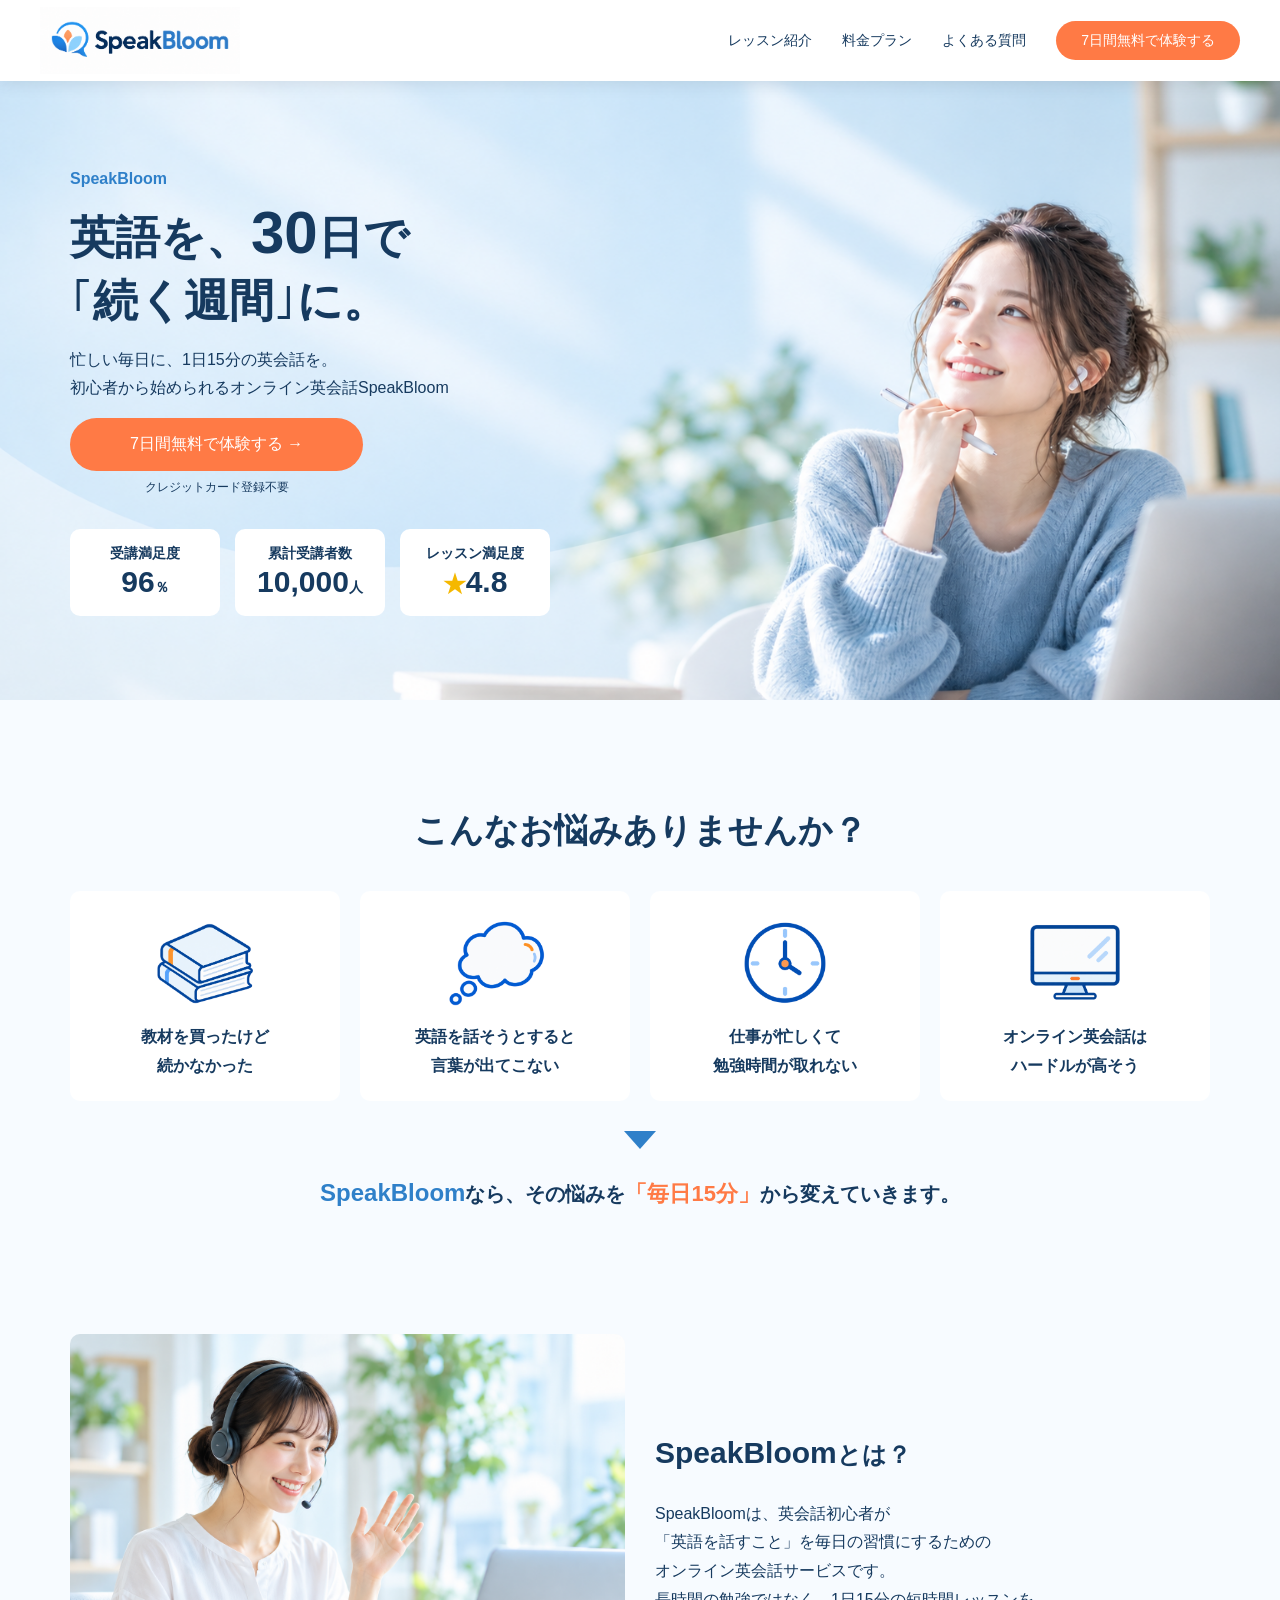
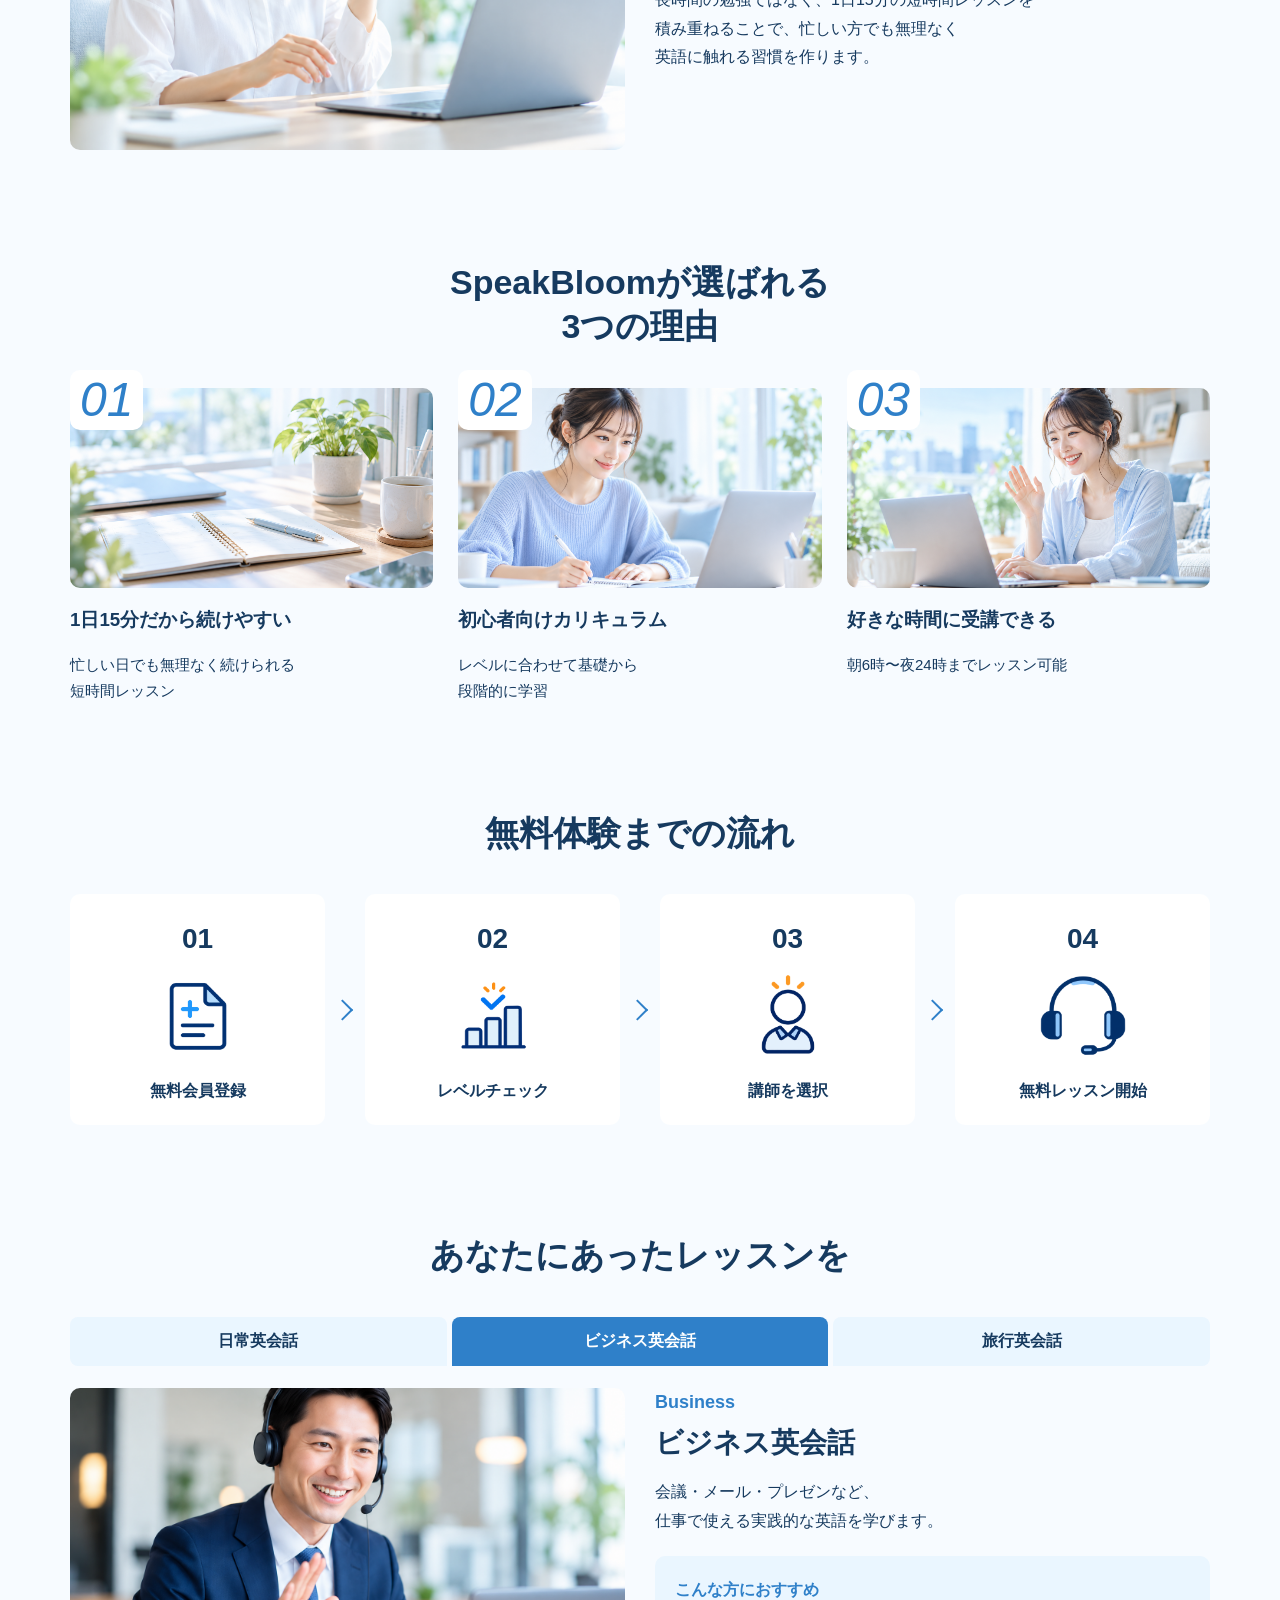
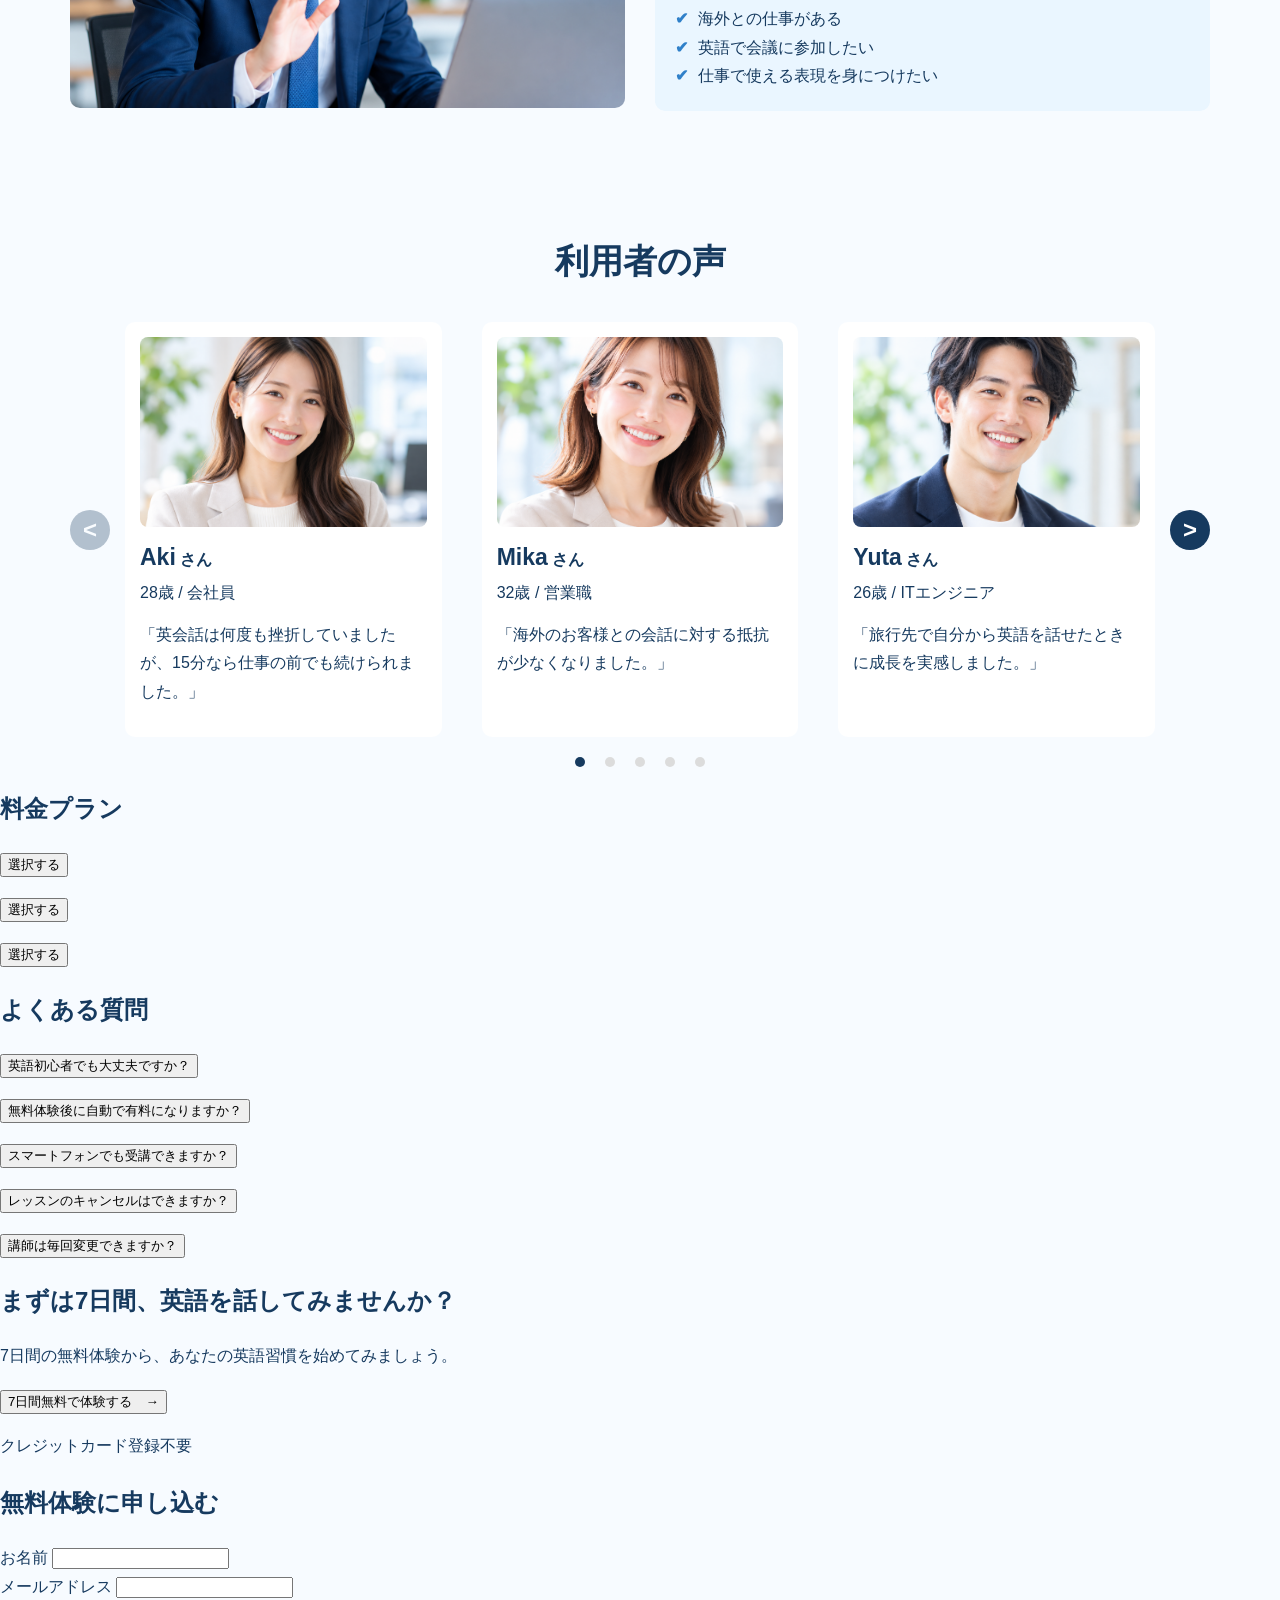
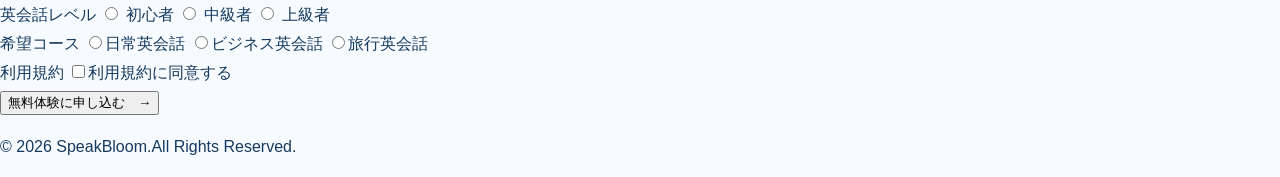
==== commit fa99bbb8: "利用者の声部分のCSS・JavaScript・レスポンシブデザインを実装" ====
--- a/index.html
+++ b/index.html
@@ -284,27 +284,151 @@
       </section>
 
       <section class="voices" id="voices">
-        <h2>利用者の声</h2>
-        <div class="voices-card">
-          <div class="card">
-            <img src="" />
-            <h3>Akiさん</h3>
-            <p>28歳 / 会社員</p>
-            <p>
-              「英会話は何度も挫折していましたが、15分なら仕事の前でも続けられました。」
-            </p>
-          </div>
-          <div class="card">
-            <img src="" />
-            <h3>Mikaさん</h3>
-            <p>32歳 / 営業職</p>
-            <p>「海外のお客様との会話に対する抵抗が少なくなりました。」</p>
-          </div>
-          <div class="card">
-            <img src="" />
-            <h3>Yutaさん</h3>
-            <p>26歳 / ITエンジニア</p>
-            <p>「旅行先で自分から英語を話せたときに成長を実感しました。」</p>
+        <div class="voices-inner">
+          <h2>利用者の声</h2>
+          <div class="voices-slider">
+            <button type="button" class="voices-prev">&lt;</button>
+            <div class="voices-window">
+              <div class="voices-card">
+                <div class="card">
+                  <img src="images/voices/aki.png" alt="Akiさん" />
+                  <h3>Aki<span>さん</span></h3>
+                  <p>28歳 / 会社員</p>
+                  <p class="voices-detail">
+                    「英会話は何度も挫折していましたが、15分なら仕事の前でも続けられました。」
+                  </p>
+                </div>
+                <div class="card">
+                  <img src="images/voices/mika.png" alt="Mikaさん" />
+                  <h3>Mika<span>さん</span></h3>
+                  <p>32歳 / 営業職</p>
+                  <p class="voices-detail">
+                    「海外のお客様との会話に対する抵抗が少なくなりました。」
+                  </p>
+                </div>
+                <div class="card">
+                  <img src="images/voices/yuta.png" alt="Yutaさん" />
+                  <h3>Yuta<span>さん</span></h3>
+                  <p>26歳 / ITエンジニア</p>
+                  <p class="voices-detail">
+                    「旅行先で自分から英語を話せたときに成長を実感しました。」
+                  </p>
+                </div>
+                <div class="card">
+                  <img src="images/voices/saki.png" alt="Sakiさん" />
+                  <h3>Saki<span>さん</span></h3>
+                  <p>29歳 / 事務職</p>
+                  <p class="voices-detail">
+                    「毎日15分だから、英語学習が無理なく習慣になりました。」
+                  </p>
+                </div>
+                <div class="card">
+                  <img src="images/voices/haruka.png" alt="Harukaさん" />
+                  <h3>Haruka<span>さん</span></h3>
+                  <p>31歳 / 販売職</p>
+                  <p class="voices-detail">
+                    「海外旅行で自分から話しかけられるようになって自信がつきました。」
+                  </p>
+                </div>
+                <div class="card">
+                  <img src="images/voices/daichi.png" alt="Daichiさん" />
+                  <h3>Daichi<span>さん</span></h3>
+                  <p>27歳 / 営業職</p>
+                  <p class="voices-detail">
+                    「仕事終わりでも短時間で続けられて、英語への苦手意識が減りました。」
+                  </p>
+                </div>
+                <div class="card">
+                  <img src="images/voices/emi.png" alt="Emiさん" />
+                  <h3>Emi<span>さん</span></h3>
+                  <p>34歳 / 看護師</p>
+                  <p class="voices-detail">
+                    「初心者向けで安心感があり、少しづつ話せる実感があります。」
+                  </p>
+                </div>
+                <div class="card">
+                  <img src="images/voices/kento.png" alt="Kentoさん" />
+                  <h3>Kento<span>さん</span></h3>
+                  <p>25歳 / 大学院生</p>
+                  <p class="voices-detail">
+                    「リスニング力が上がって、英語の動画も前より聞き取りやすくなりました。」
+                  </p>
+                </div>
+                <div class="card">
+                  <img src="images/voices/nao.png" alt="Naoさん" />
+                  <h3>Nao<span>さん</span></h3>
+                  <p>30歳 / Webデザイナー</p>
+                  <p class="voices-detail">
+                    「講師が優しく、会話の練習が楽しいので続けやすいです。」
+                  </p>
+                </div>
+                <div class="card">
+                  <img src="images/voices/rina.png" alt="Rinaさん" />
+                  <h3>Rina<span>さん</span></h3>
+                  <p>26歳 / 会社員</p>
+                  <p class="voices-detail">
+                    「通勤前の15分で受講できるので、忙しくても続けられています。」
+                  </p>
+                </div>
+                <div class="card">
+                  <img src="images/voices/sho.png" alt="Shoさん" />
+                  <h3>Sho<span>さん</span></h3>
+                  <p>33歳 / エンジニア</p>
+                  <p class="voices-detail">
+                    「会議で使える表現を学べて、仕事にも役立っています。」
+                  </p>
+                </div>
+                <div class="card">
+                  <img src="images/voices/ayaka.png" alt="Ayakaさん" />
+                  <h3>Ayaka<span>さん</span></h3>
+                  <p>28歳 / 接客業</p>
+                  <p class="voices-detail">
+                    「英語を話すハードルが下がって、外国のお客様にも対応しやすくなりました。」
+                  </p>
+                </div>
+                <div class="card">
+                  <img src="images/voices/tsubasa.png" alt="Tsubasaさん" />
+                  <h3>Tsubasa<span>さん</span></h3>
+                  <p>24歳 / 学生</p>
+                  <p class="voices-detail">
+                    「短いレッスンでも達成感があり、学習のモチベーションが続きます。」
+                  </p>
+                </div>
+                <div class="card">
+                  <img src="images/voices/mami.png" alt="Mamiさん" />
+                  <h3>Mami<span>さん</span></h3>
+                  <p>36歳 / 主婦</p>
+                  <p class="voices-detail">
+                    「家事の合間に受けられて、英語に触れる時間が自然に増えました。」
+                  </p>
+                </div>
+                <div class="card">
+                  <img src="images/voices/ren.png" alt="Renさん" />
+                  <h3>Ren<span>さん</span></h3>
+                  <p>29歳 / ITエンジニア</p>
+                  <p class="voices-detail">
+                    「旅行先で英語を使える場面が増えて、学ぶ楽しさを実感しています。」
+                  </p>
+                </div>
+              </div>
+            </div>
+            <button type="button" class="voices-next">></button>
+          </div>
+          <div class="voices-dots">
+            <button
+              type="button"
+              class="active"
+              aria-label="1ページ目"
+            ></button>
+            <button type="button" aria-label="2ページ目"></button>
+            <button type="button" aria-label="3ページ目"></button>
+            <button type="button" aria-label="4ページ目"></button>
+            <button type="button" aria-label="5ページ目"></button>
+          </div>
+          <div class="voices-counter">
+            <span class="current-page">1</span>
+            <span> / </span>
+            <span class="total-pages">15</span>
           </div>
         </div>
       </section>
--- a/css/style.css
+++ b/css/style.css
@@ -491,6 +491,108 @@
   margin-right: 10px;
 }
 
+/* 利用者の声 */
+.voices-inner {
+  width: calc(100% - 140px);
+  max-width: 1200px;
+  margin: 0 auto;
+}
+.voices h2 {
+  text-align: center;
+  font-size: 34px;
+  margin: 0 0 30px;
+}
+.voices-slider {
+  display: flex;
+  align-items: center;
+  gap: 15px;
+}
+.voices-window {
+  overflow: hidden;
+  flex: 1;
+  min-width: 0;
+}
+.voices-card {
+  display: flex;
+  gap: 40px;
+  transition: transform 0.4s ease;
+}
+.voices-card .card {
+  flex: 0 0 calc((100% - 80px) / 3);
+  background-color: var(--color-white);
+  border-radius: 10px;
+  overflow: hidden;
+}
+.voices-card .card img {
+  width: calc(100% - 30px);
+  height: 190px;
+  object-fit: cover;
+  display: block;
+  margin: 15px auto 0;
+  border-radius: 8px;
+}
+.voices-card .card h3,
+.voices-card .card p {
+  margin: 0 15px;
+}
+.voices-card .card h3 {
+  font-size: 23px;
+  margin-top: 10px;
+}
+.voices-card .card span {
+  font-size: 16px;
+  font-weight: 600;
+  margin-left: 4px;
+}
+.voices-card .card .voices-detail {
+  margin-top: 13px;
+  margin-bottom: 30px;
+}
+.voices-prev:disabled,
+.voices-next:disabled {
+  opacity: 0.3;
+  cursor: default;
+}
+.voices-prev,
+.voices-next {
+  width: 40px;
+  height: 40px;
+  border: none;
+  border-radius: 50%;
+  background-color: var(--color-main);
+  color: var(--color-white);
+  font-size: 24px;
+  font-weight: 700;
+  display: flex;
+  align-items: center;
+  justify-content: center;
+  cursor: pointer;
+  flex-shrink: 0;
+  padding: 0;
+}
+.voices-dots {
+  display: flex;
+  justify-content: center;
+  gap: 20px;
+  margin-top: 20px;
+}
+.voices-dots button {
+  width: 10px;
+  height: 10px;
+  border-radius: 50%;
+  background-color: #dcdcdc;
+  border: none;
+  padding: 0;
+  cursor: pointer;
+  flex-shrink: 0;
+}
+.voices-dots button.active {
+  background-color: var(--color-main);
+}
+.voices-counter {
+  display: none;
+}
+
 @media (max-width: 768px) {
   /* ヘッダー */
   nav {
@@ -746,4 +848,31 @@
   .lesson-recommend li {
     font-size: 12px;
   }
-}
+
+  /* 利用者の声 */
+  .voices {
+    padding: 40px 0;
+  }
+  .voices-inner {
+    width: calc(100% - 40px);
+    max-width: none;
+    margin: 0 auto;
+  }
+  .voices h2 {
+    font-size: 25px;
+  }
+  .voices-card .card {
+    flex: 0 0 100%;
+  }
+  .voices-dots {
+    display: none;
+  }
+  .voices-counter {
+    display: flex;
+    justify-content: center;
+    gap: 5px;
+    margin-top: 20px;
+    font-weight: 700;
+    color: var(--color-main);
+  }
+}
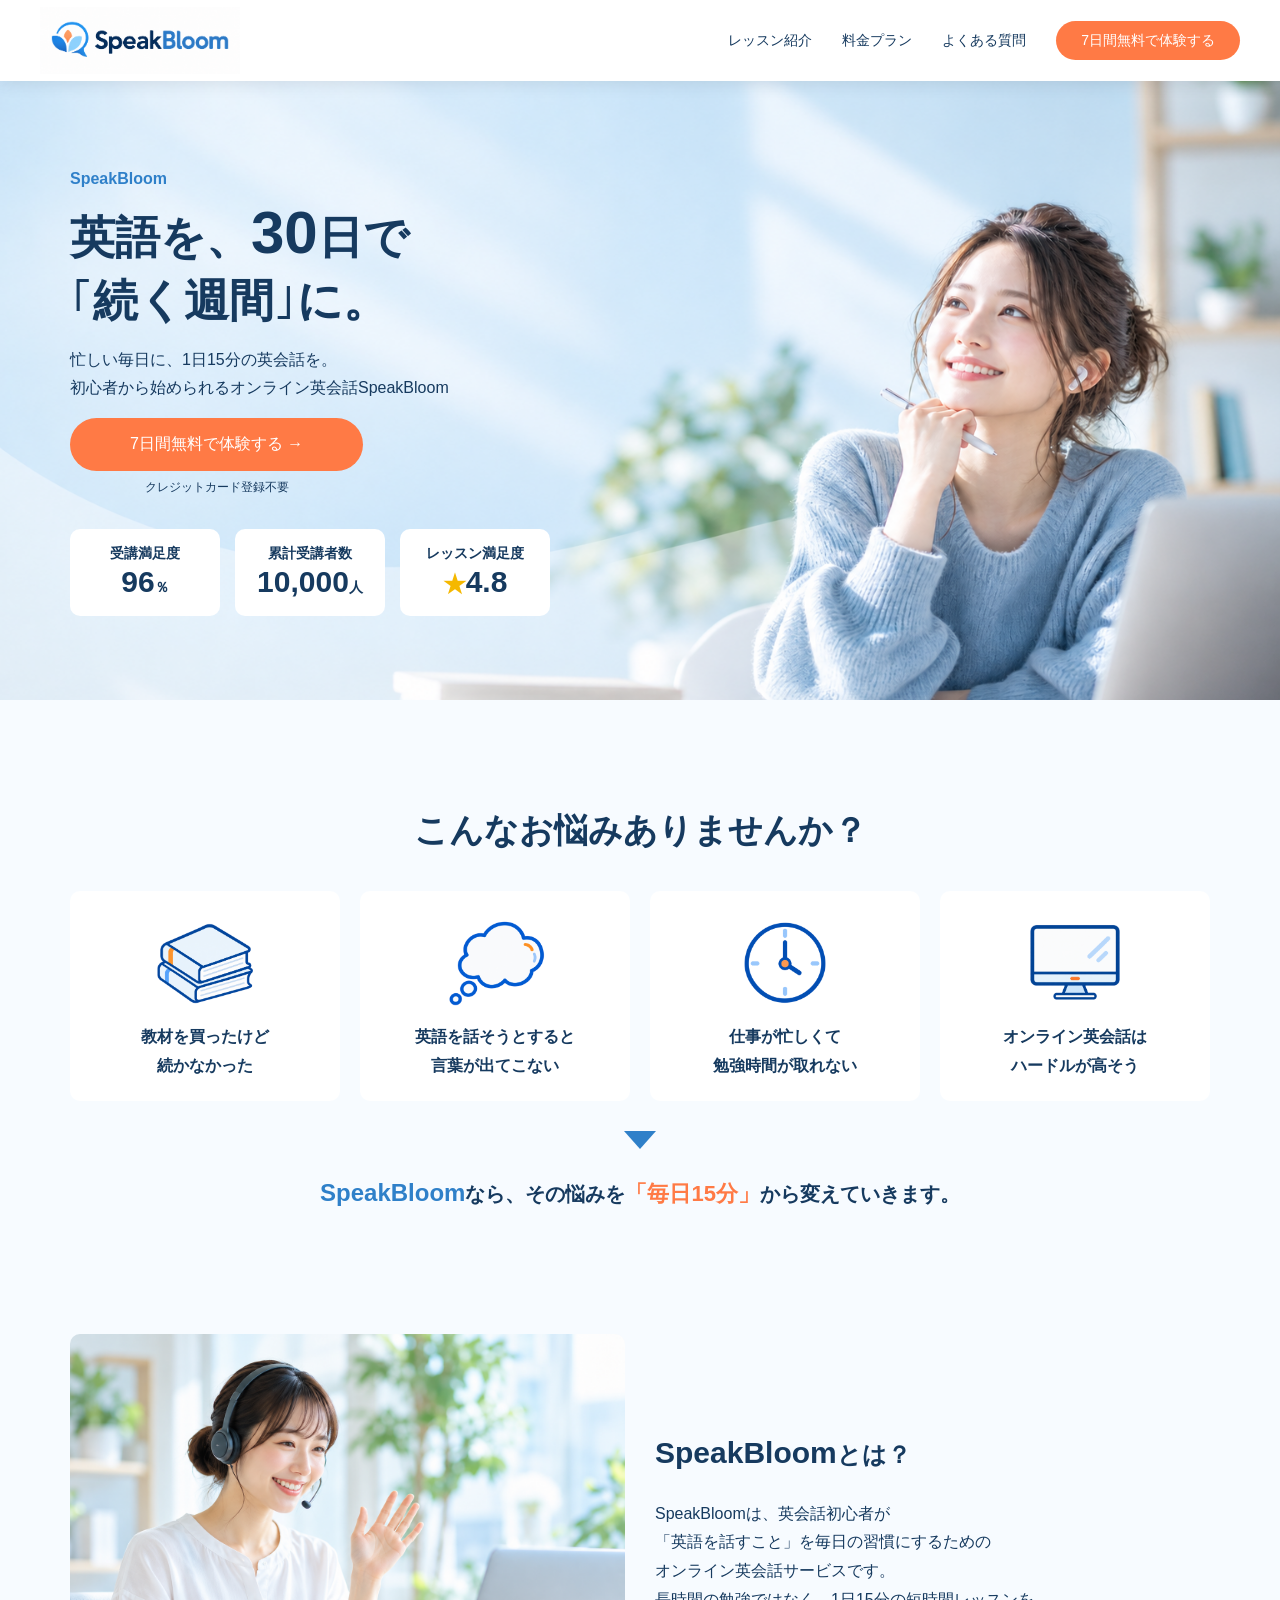
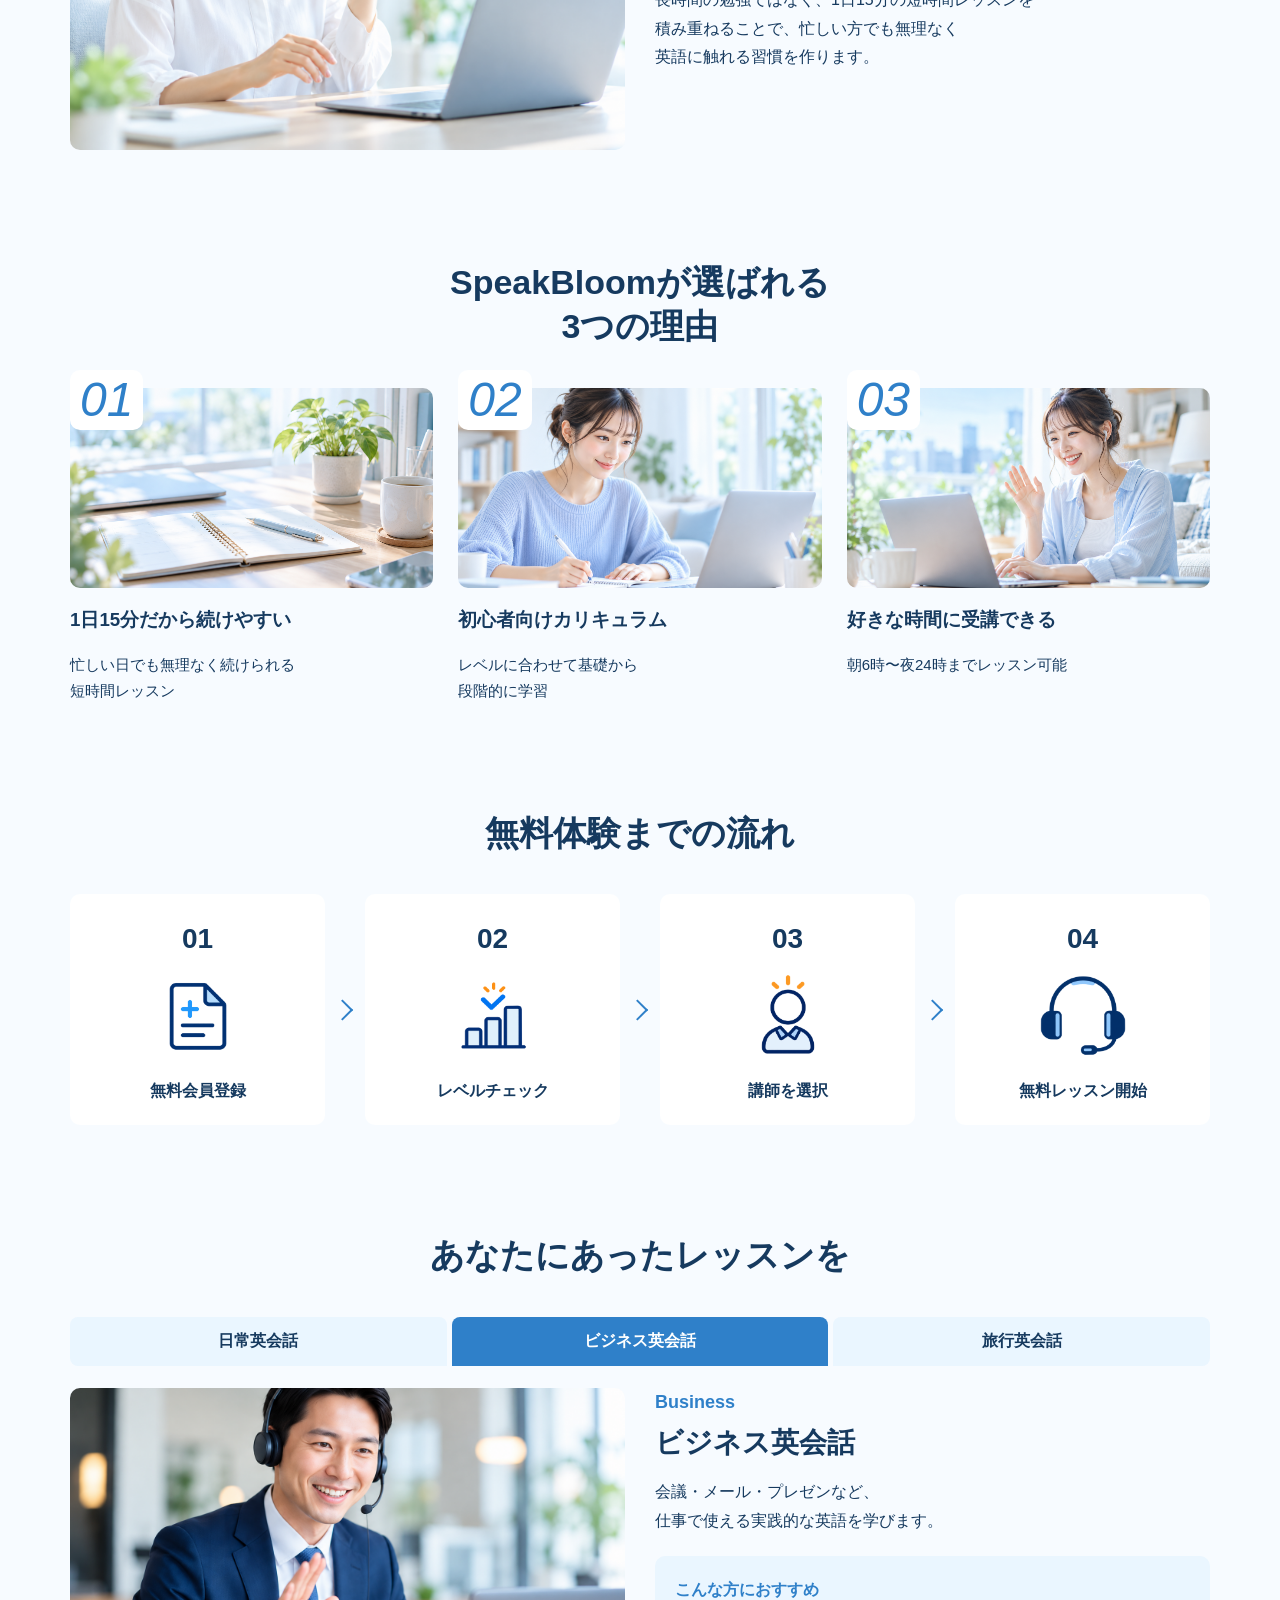
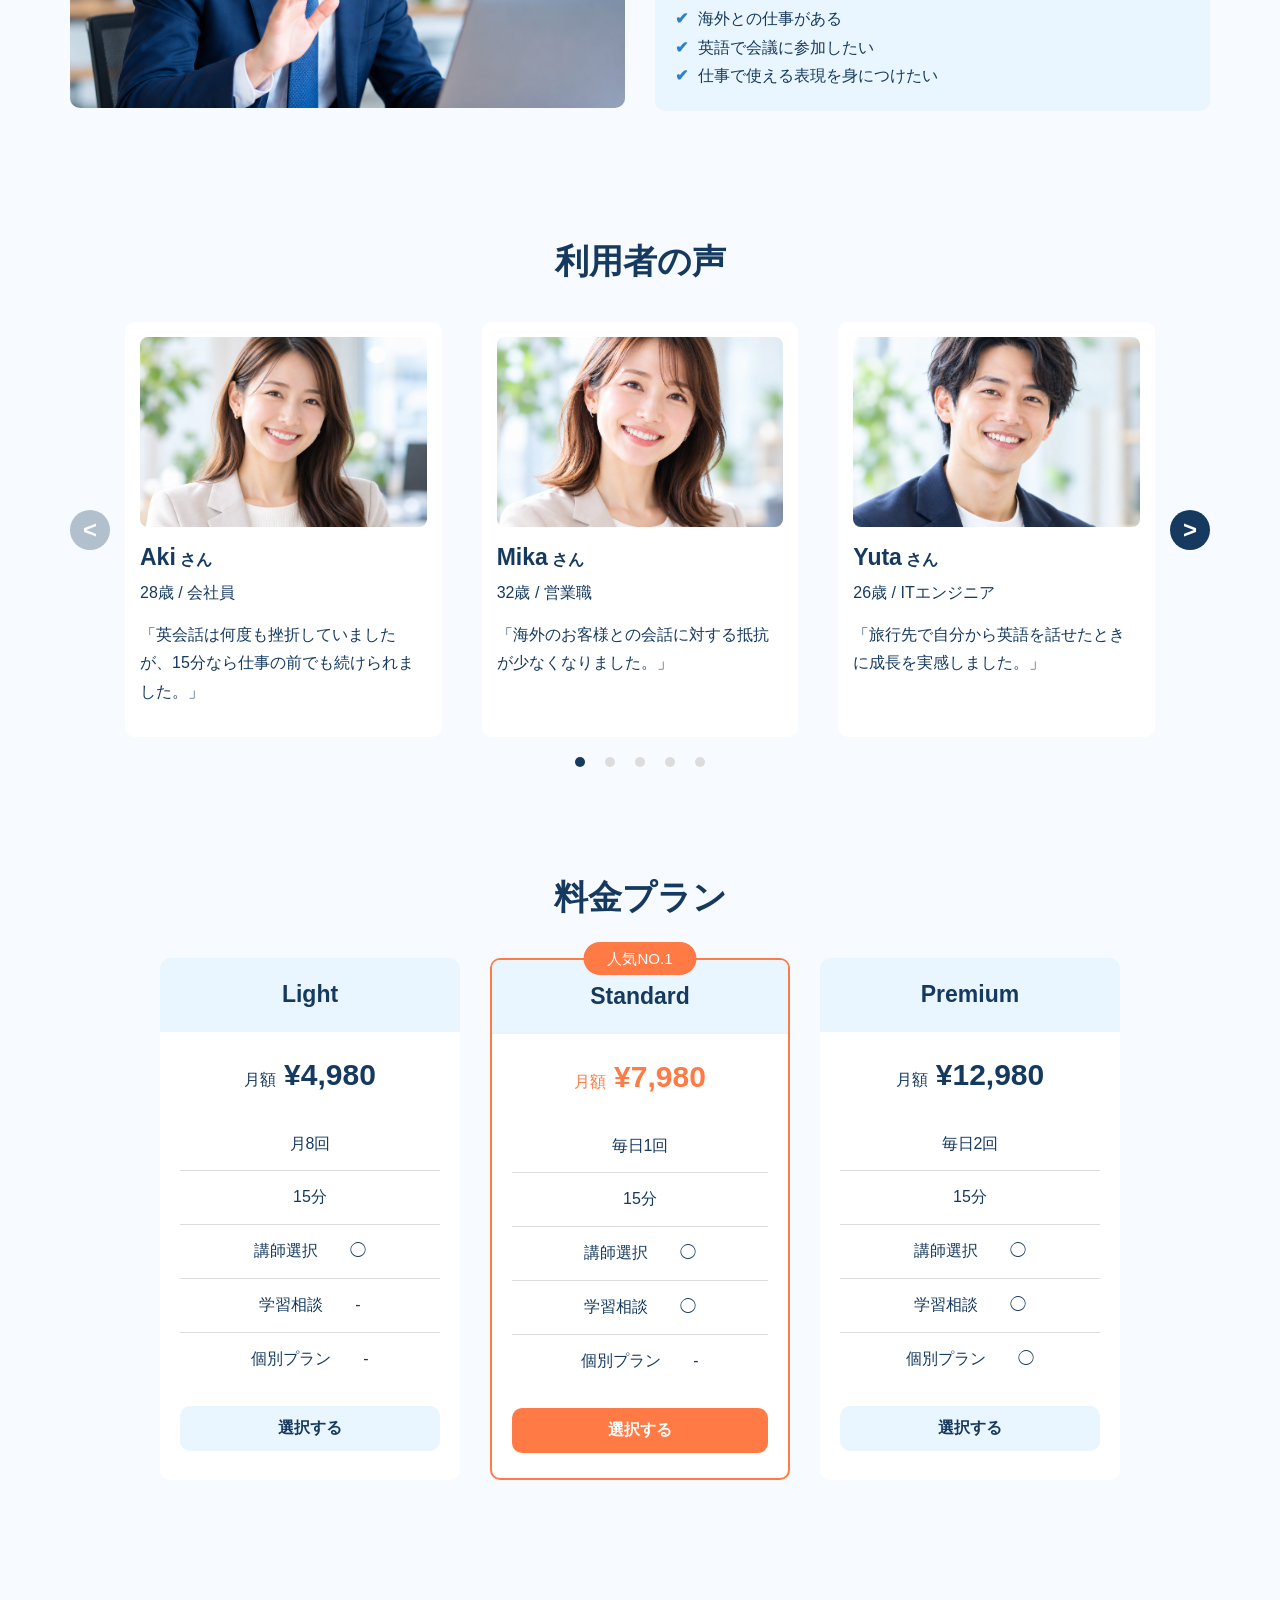
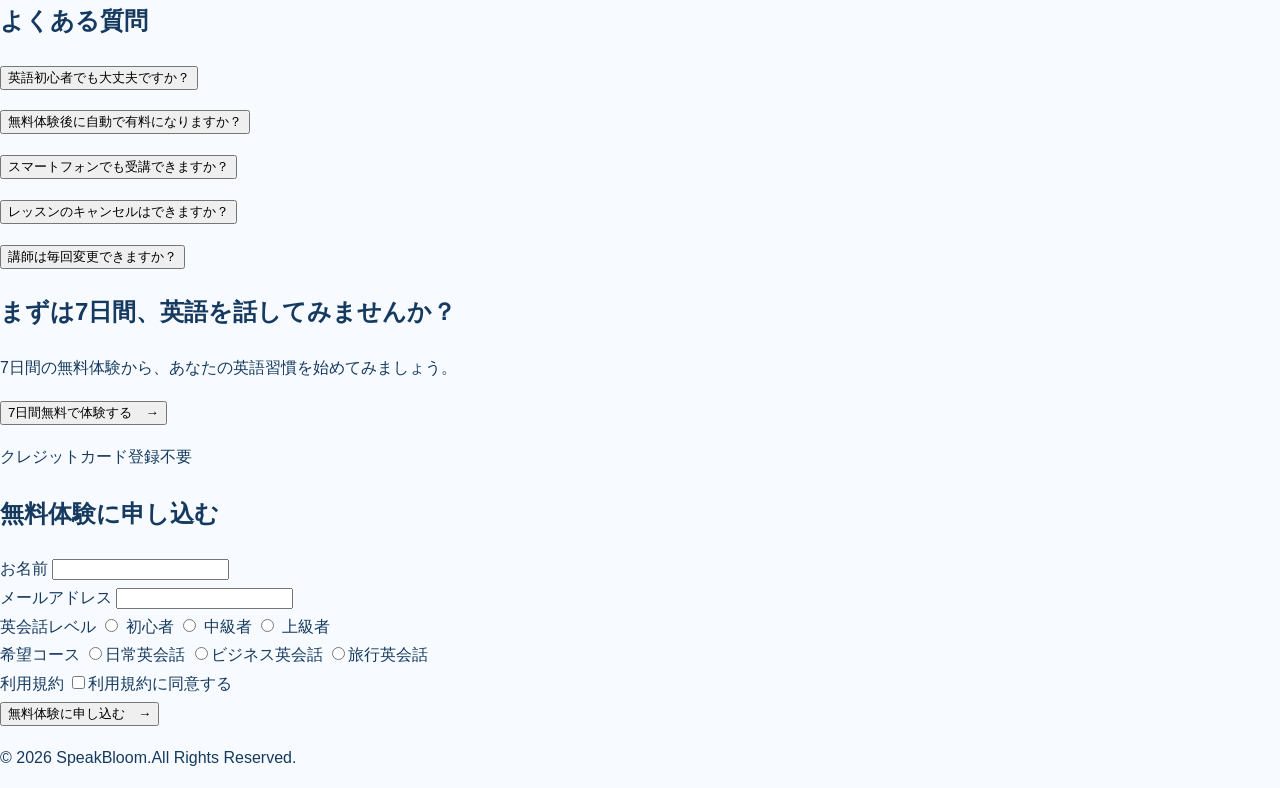
==== commit 25d80c53: "料金プラン部分のCSS・レスポンシブデザインを実装" ====
--- a/index.html
+++ b/index.html
@@ -434,19 +434,57 @@
       </section>
 
       <section class="pricing" id="pricing">
-        <h2>料金プラン</h2>
-        <div class="pricing-card">
-          <div class="card">
-            <p></p>
-            <button>選択する</button>
-          </div>
-          <div class="card">
-            <p></p>
-            <button>選択する</button>
-          </div>
-          <div class="card">
-            <p></p>
-            <button>選択する</button>
+        <div class="pricing-inner">
+          <h2>料金プラン</h2>
+          <div class="pricing-card">
+            <div class="card">
+              <h3 class="plan-name">Light</h3>
+              <p class="plan-price">
+                <span>月額</span>
+                <strong>¥4,980</strong>
+              </p>
+              <ul class="plan-details">
+                <li>月8回</li>
+                <li>15分</li>
+                <li>講師選択　　◯</li>
+                <li>学習相談　　-</li>
+                <li>個別プラン　　-</li>
+              </ul>
+              <button type="button" class="plan-button">選択する</button>
+            </div>
+            <div class="popular-wrapper">
+              <span class="popular-label">人気NO.1</span>
+              <div class="card popular">
+                <h3 class="plan-name">Standard</h3>
+                <p class="plan-price">
+                  <span>月額</span>
+                  <strong>¥7,980</strong>
+                </p>
+                <ul class="plan-details">
+                  <li>毎日1回</li>
+                  <li>15分</li>
+                  <li>講師選択　　◯</li>
+                  <li>学習相談　　◯</li>
+                  <li>個別プラン　　-</li>
+                </ul>
+                <button type="button" class="plan-button">選択する</button>
+              </div>
+            </div>
+            <div class="card">
+              <h3 class="plan-name">Premium</h3>
+              <p class="plan-price">
+                <span>月額</span>
+                <strong>¥12,980</strong>
+              </p>
+              <ul class="plan-details">
+                <li>毎日2回</li>
+                <li>15分</li>
+                <li>講師選択　　◯</li>
+                <li>学習相談　　◯</li>
+                <li>個別プラン　　◯</li>
+              </ul>
+              <button type="button" class="plan-button">選択する</button>
+            </div>
           </div>
         </div>
       </section>
--- a/css/style.css
+++ b/css/style.css
@@ -591,6 +591,107 @@
 }
 .voices-counter {
   display: none;
+}
+
+/* 料金プラン */
+.pricing {
+  padding: 100px 0;
+}
+.pricing-inner {
+  width: calc(100% - 140px);
+  max-width: 1200px;
+  margin: 0 auto;
+}
+.pricing h2 {
+  text-align: center;
+  font-size: 34px;
+  margin: 0 0 30px;
+}
+.pricing-card {
+  display: grid;
+  grid-template-columns: repeat(3, 1fr);
+  gap: 30px;
+  max-width: 960px;
+  margin: 0 auto;
+}
+.pricing-card .card {
+  background-color: var(--color-white);
+  border-radius: 10px;
+  padding: 0;
+  overflow: hidden;
+}
+.popular-wrapper {
+  position: relative;
+  height: 100%;
+}
+.popular-wrapper .card {
+  height: 100%;
+}
+.popular-label {
+  position: absolute;
+  top: -16px;
+  left: 50%;
+  transform: translateX(-50%);
+  background-color: var(--color-accent);
+  color: var(--color-white);
+  border-radius: 9999px;
+  padding: 3px 24px;
+  font-size: 15px;
+  white-space: nowrap;
+  z-index: 1;
+}
+.pricing-card .popular {
+  border: 2px solid var(--color-accent);
+}
+.pricing-card .popular .plan-price {
+  color: var(--color-accent);
+}
+.plan-name {
+  background-color: var(--color-light-blue);
+  color: var(--color-main);
+  text-align: center;
+  margin: 0;
+  padding: 16px 0;
+  font-size: 23px;
+}
+.plan-price {
+  display: flex;
+  justify-content: center;
+  align-items: baseline;
+  gap: 8px;
+}
+.plan-price strong {
+  font-size: 30px;
+}
+.plan-details {
+  list-style: none;
+  padding: 0;
+  margin: 0 20px;
+}
+.plan-details li {
+  text-align: center;
+  padding: 12px 0;
+  border-bottom: 1px solid #dcdcdc;
+}
+.plan-details li:last-child {
+  border-bottom: none;
+}
+.plan-button {
+  display: block;
+  width: calc(100% - 40px);
+  margin: 20px auto 25px;
+  padding: 12px 0;
+  border: none;
+  border-radius: 10px;
+  background-color: var(--color-light-blue);
+  color: var(--color-main);
+  font-size: 16px;
+  font-weight: 700;
+  cursor: pointer;
+}
+.popular-wrapper .card .plan-button {
+  background-color: var(--color-accent);
+  color: var(--color-white);
 }
 
 @media (max-width: 768px) {
@@ -875,4 +976,22 @@
     font-weight: 700;
     color: var(--color-main);
   }
-}
+
+  /* 料金プラン */
+  .pricing {
+    padding: 40px 0;
+  }
+  .pricing-inner {
+    width: calc(100% - 40px);
+    max-width: none;
+    margin: 0 auto;
+  }
+  .pricing h2 {
+    font-size: 25px;
+  }
+  .pricing-card {
+    grid-template-columns: 1fr;
+    gap: 40px;
+    max-width: 400px;
+  }
+}
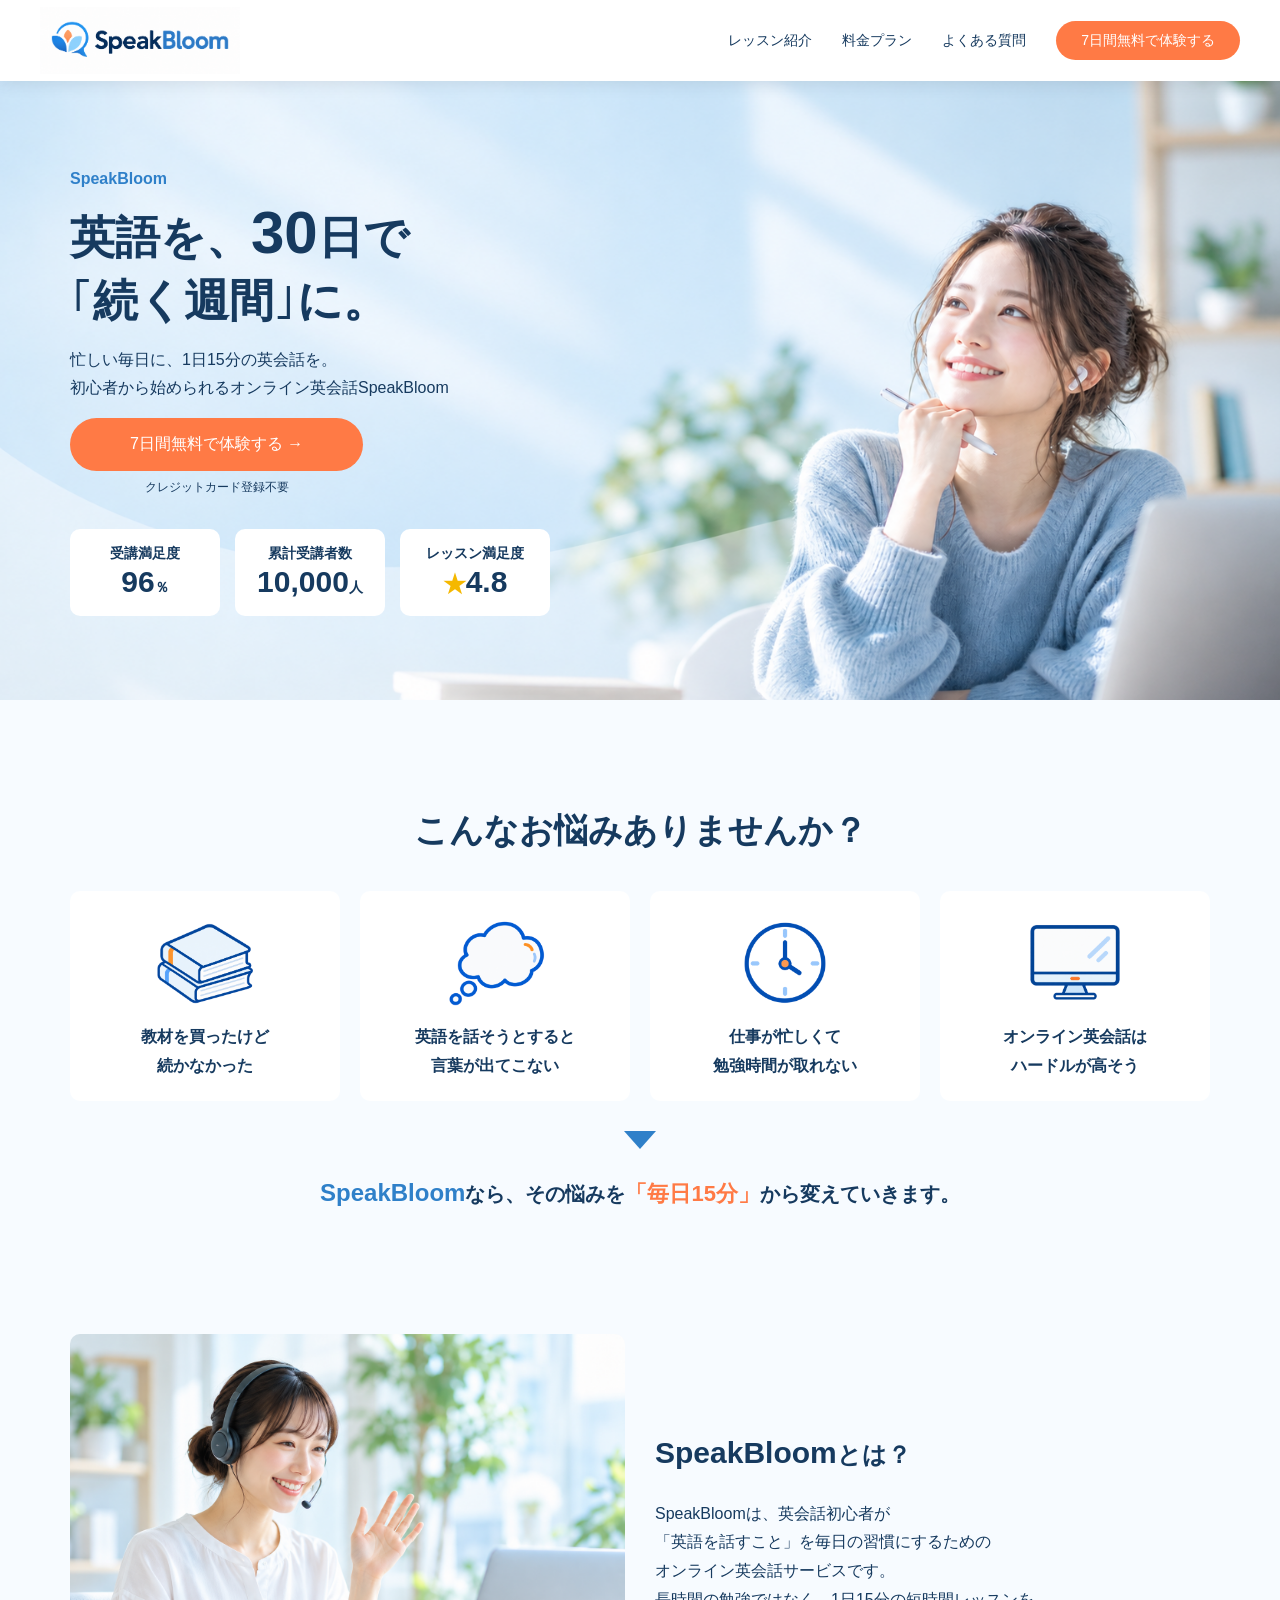
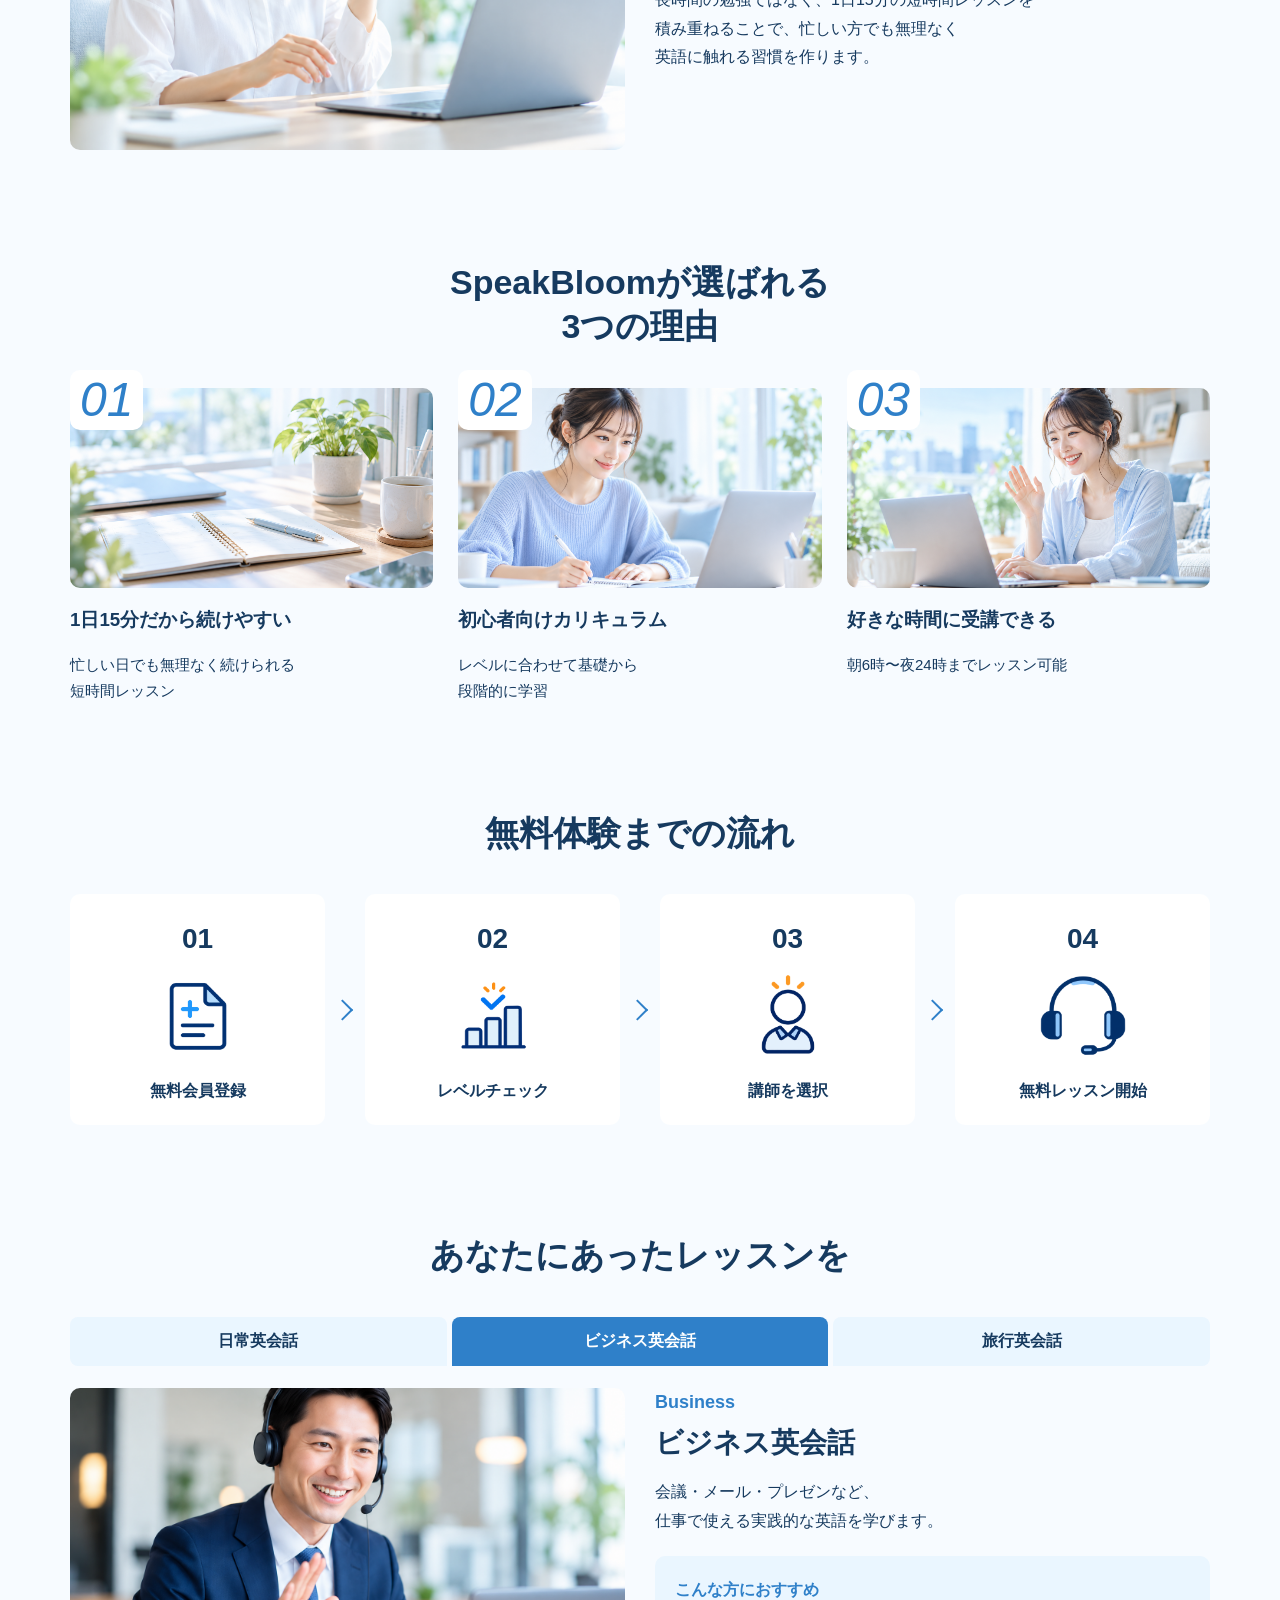
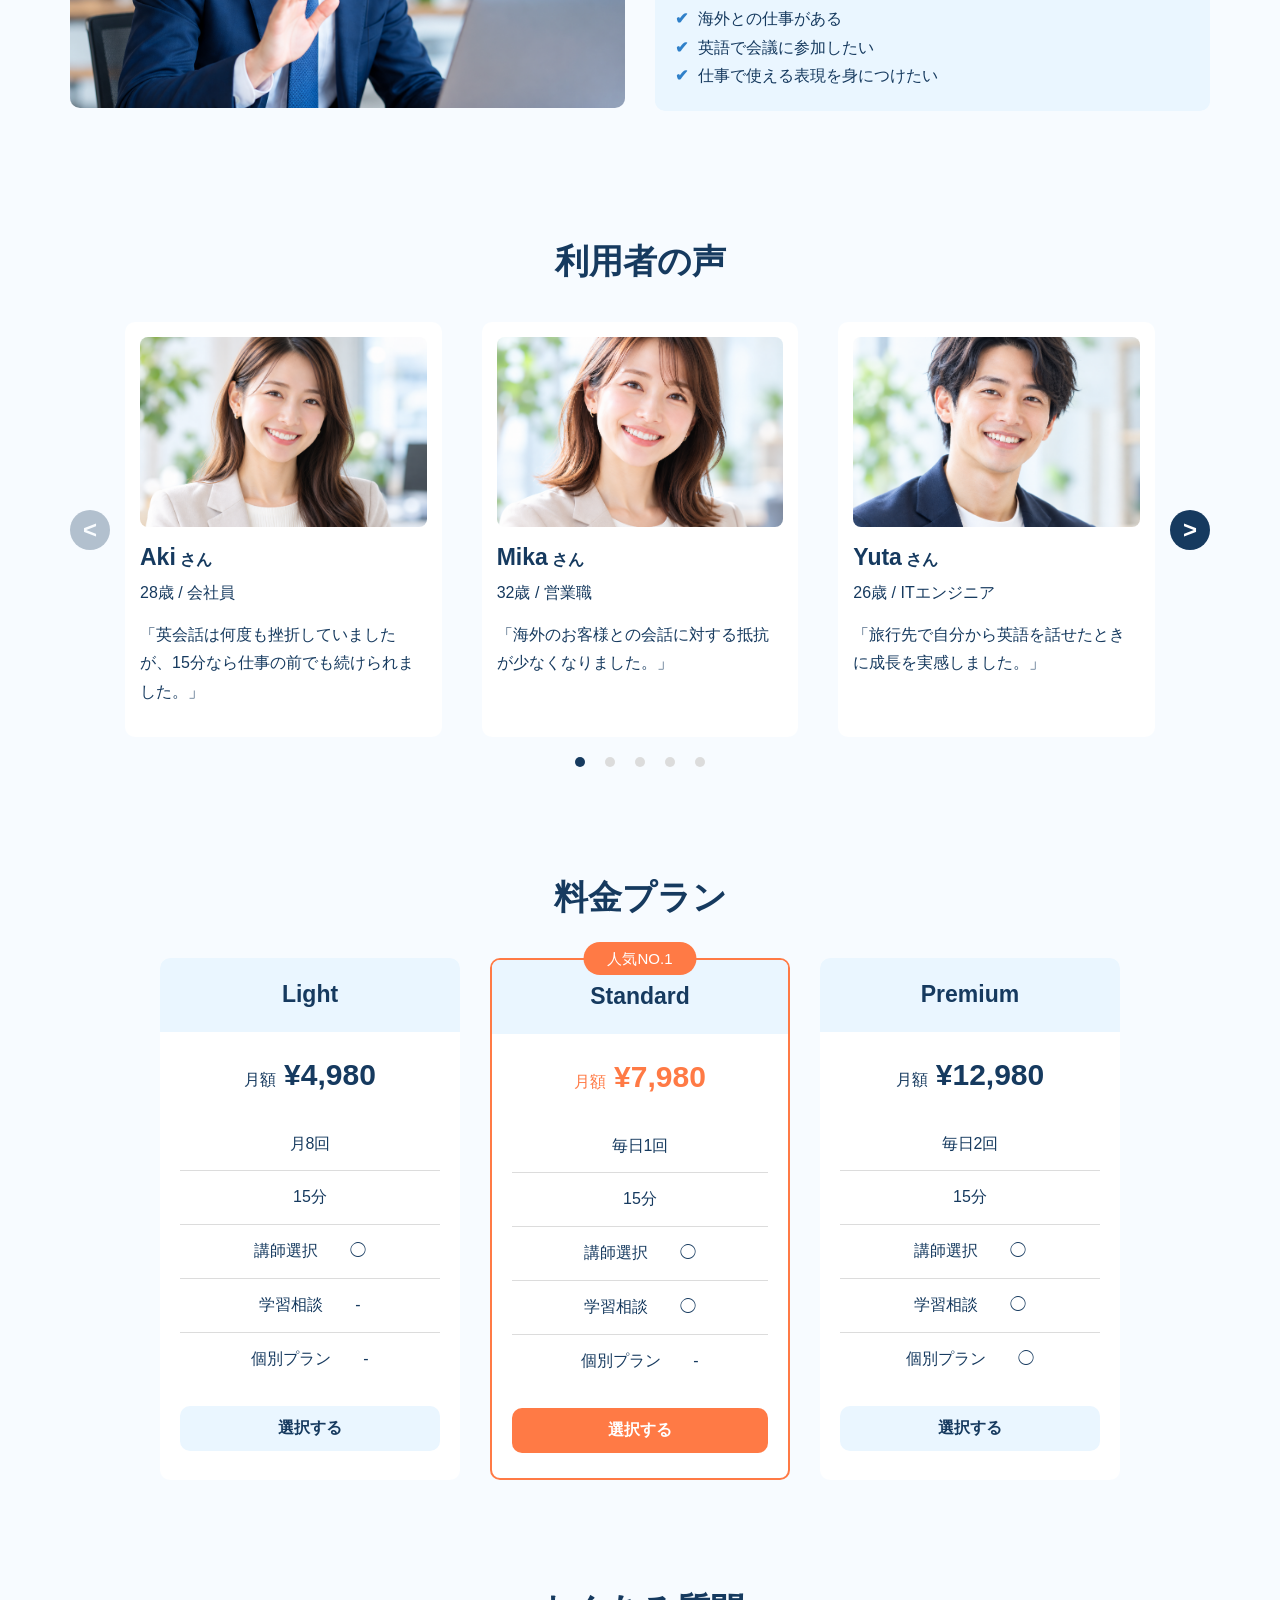
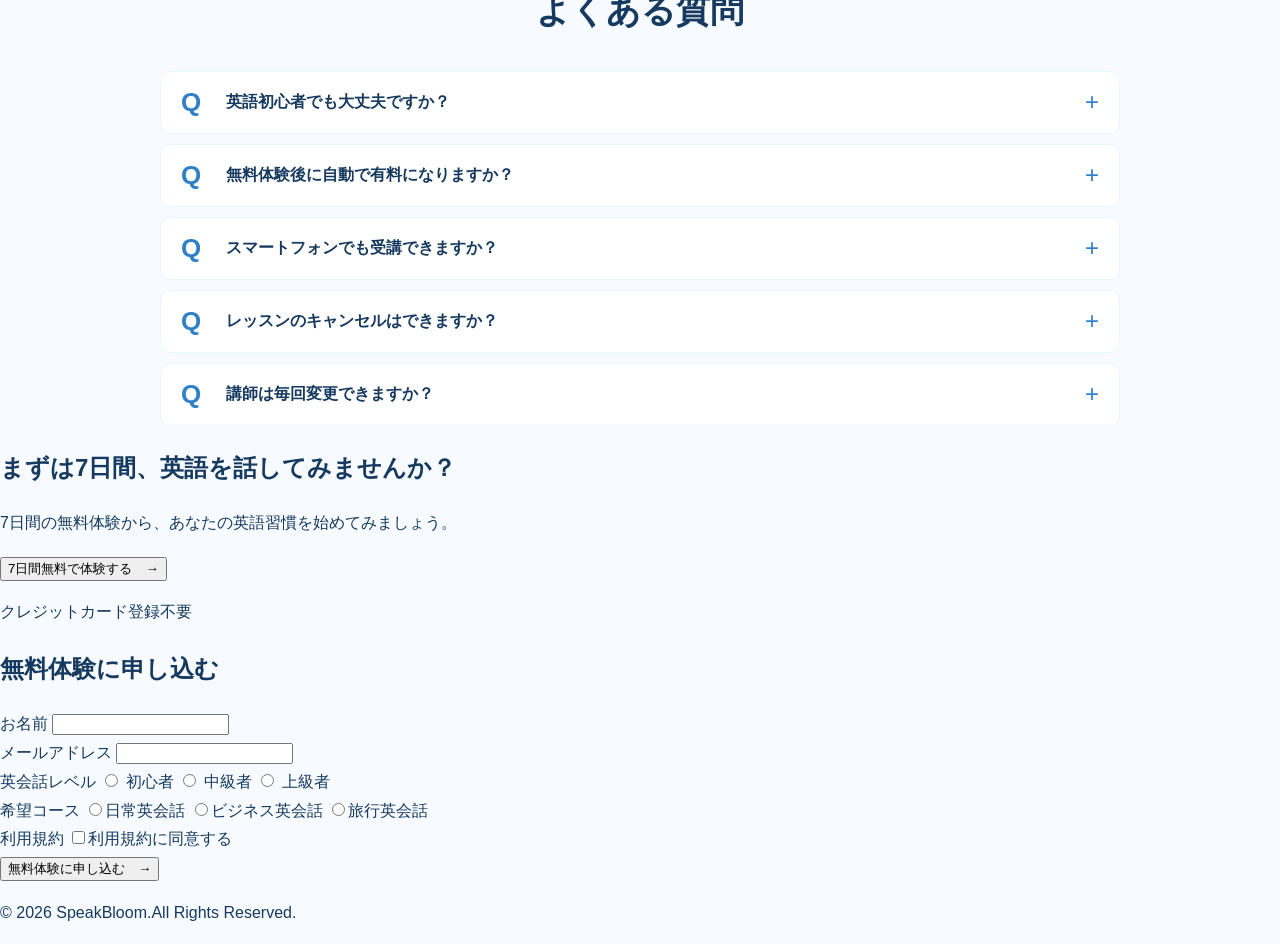
==== commit c3d9deab: "よくある質問部分のCSS・JavaScript・レスポンシブデザインを実装" ====
--- a/index.html
+++ b/index.html
@@ -490,42 +490,56 @@
       </section>
 
       <section class="faq" id="faq">
-        <h2>よくある質問</h2>
-        <div class="faq-list">
-          <div class="faq-item">
-            <button class="faq-question">英語初心者でも大丈夫ですか？</button>
-            <div class="faq-answer">
-              <p></p>
-            </div>
-          </div>
-          <div class="faq-item">
-            <button class="faq-question">
-              無料体験後に自動で有料になりますか？
-            </button>
-            <div class="faq-answer">
-              <p></p>
-            </div>
-          </div>
-          <div class="faq-item">
-            <button class="faq-question">
-              スマートフォンでも受講できますか？
-            </button>
-            <div class="faq-answer">
-              <p></p>
-            </div>
-          </div>
-          <div class="faq-item">
-            <button class="faq-question">
-              レッスンのキャンセルはできますか？
-            </button>
-            <div class="faq-answer">
-              <p></p>
-            </div>
-          </div>
-          <div class="faq-item">
-            <button class="faq-question">講師は毎回変更できますか？</button>
-            <div class="faq-answer">
-              <p></p>
+        <div class="faq-inner">
+          <h2>よくある質問</h2>
+          <div class="faq-list">
+            <div class="faq-item">
+              <button type="button" class="faq-question" aria-expanded="false">
+                英語初心者でも大丈夫ですか？
+              </button>
+              <div class="faq-answer">
+                <p>
+                  はい、もちろんです。初心者向けのレッスンをご用意しており、基礎から安心して学習できます。
+                </p>
+              </div>
+            </div>
+            <div class="faq-item">
+              <button type="button" class="faq-question" aria-expanded="false">
+                無料体験後に自動で有料になりますか？
+              </button>
+              <div class="faq-answer">
+                <p>
+                  いいえ、無料体験終了後に自動で有料プランへ移行することはありません。
+                </p>
+              </div>
+            </div>
+            <div class="faq-item">
+              <button type="button" class="faq-question" aria-expanded="false">
+                スマートフォンでも受講できますか？
+              </button>
+              <div class="faq-answer">
+                <p>
+                  はい、スマートフォン・タブレット・パソコンから受講できます。
+                </p>
+              </div>
+            </div>
+            <div class="faq-item">
+              <button type="button" class="faq-question" aria-expanded="false">
+                レッスンのキャンセルはできますか？
+              </button>
+              <div class="faq-answer">
+                <p>
+                  はい、レッスンのキャンセルは可能です。詳しい条件は予約時にご確認ください。
+                </p>
+              </div>
+            </div>
+            <div class="faq-item">
+              <button type="button" class="faq-question" aria-expanded="false">
+                講師は毎回変更できますか？
+              </button>
+              <div class="faq-answer">
+                <p>はい、予約時に希望の講師を選択できます。</p>
+              </div>
             </div>
           </div>
         </div>
--- a/css/style.css
+++ b/css/style.css
@@ -694,6 +694,78 @@
   color: var(--color-white);
 }
 
+/* よくある質問 */
+.faq-inner {
+  width: calc(100% - 140px);
+  max-width: 1200px;
+  margin: 0 auto;
+}
+.faq h2 {
+  text-align: center;
+  font-size: 34px;
+  margin: 0 0 30px;
+}
+.faq-list {
+  max-width: 960px;
+  margin: 0 auto;
+}
+.faq-item {
+  background-color: var(--color-white);
+  border: 1px solid var(--color-light-blue);
+  border-radius: 10px;
+  margin-bottom: 10px;
+  overflow: hidden;
+}
+.faq-question {
+  display: block;
+  width: 100%;
+  padding: 20px 55px 20px 65px;
+  border: none;
+  background-color: transparent;
+  color: var(--color-main);
+  font-size: 16px;
+  font-weight: 700;
+  text-align: left;
+  cursor: pointer;
+  position: relative;
+}
+.faq-question::before {
+  content: "Q";
+  position: absolute;
+  left: 20px;
+  top: 50%;
+  transform: translateY(-50%);
+  color: var(--color-blue);
+  font-size: 26px;
+  font-weight: 700;
+  line-height: 1;
+}
+.faq-question::after {
+  content: "+";
+  font-size: 24px;
+  color: var(--color-blue);
+  font-weight: 400;
+  position: absolute;
+  right: 20px;
+  top: 50%;
+  transform: translateY(-50%);
+}
+.faq-answer {
+  display: none;
+  padding: 0 20px 20px;
+}
+.faq-answer p {
+  margin: 0;
+  padding-top: 15px;
+  border-top: 1px solid var(--color-light-blue);
+}
+.faq-item.open .faq-answer {
+  display: block;
+}
+.faq-item.open .faq-question::after {
+  content: "-";
+}
+
 @media (max-width: 768px) {
   /* ヘッダー */
   nav {
@@ -994,4 +1066,37 @@
     gap: 40px;
     max-width: 400px;
   }
-}
+
+  /* よくある質問 */
+  .faq {
+    padding: 40px 0;
+  }
+  .faq-inner {
+    width: calc(100% - 40px);
+    max-width: none;
+    margin: 0 auto;
+  }
+  .faq h2 {
+    font-size: 25px;
+  }
+  .faq-question {
+    padding: 15px 40px 15px 45px;
+    font-size: 14px;
+    line-height: 1.6;
+  }
+  .faq-question::before {
+    left: 12px;
+    font-size: 22px;
+  }
+  .faq-question::after {
+    right: 12px;
+    font-size: 22px;
+  }
+  .faq-answer {
+    padding: 0 15px 15px;
+  }
+  .faq-answer p {
+    font-size: 14px;
+    line-height: 1.7;
+  }
+}
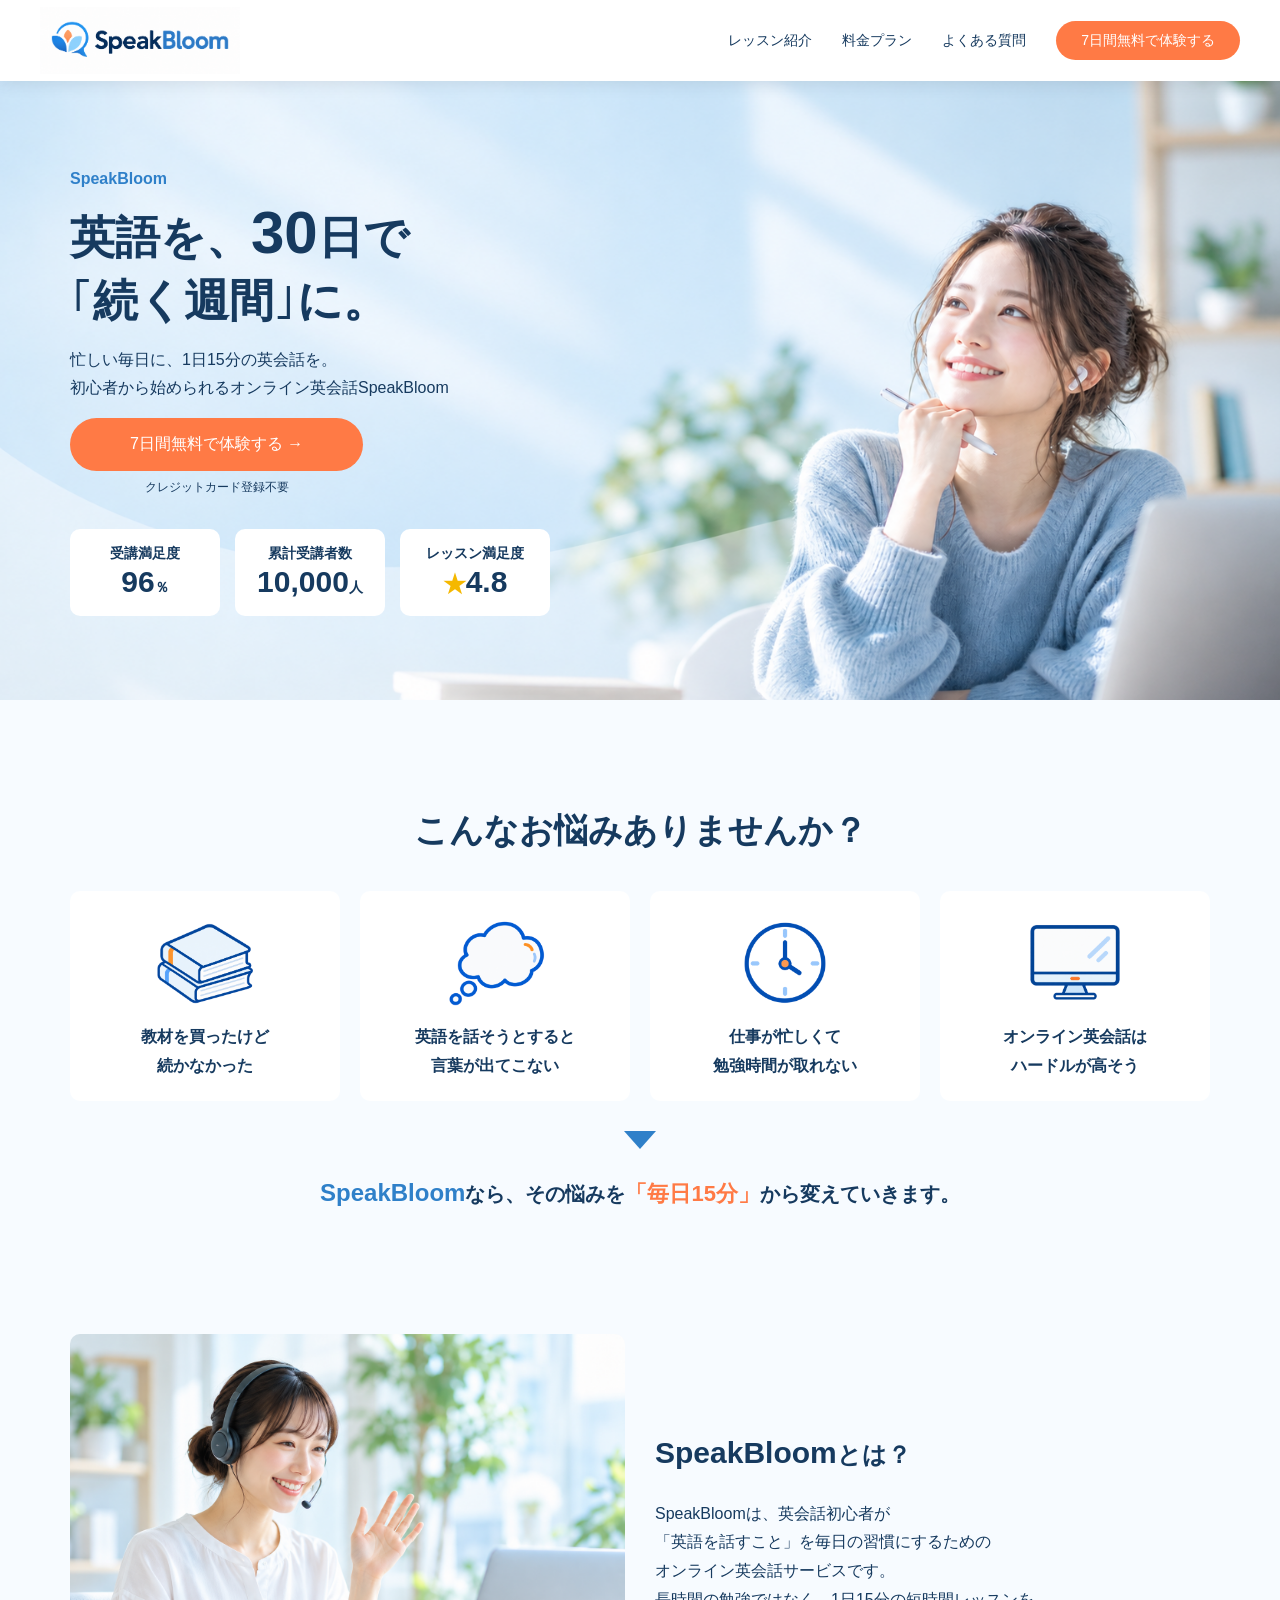
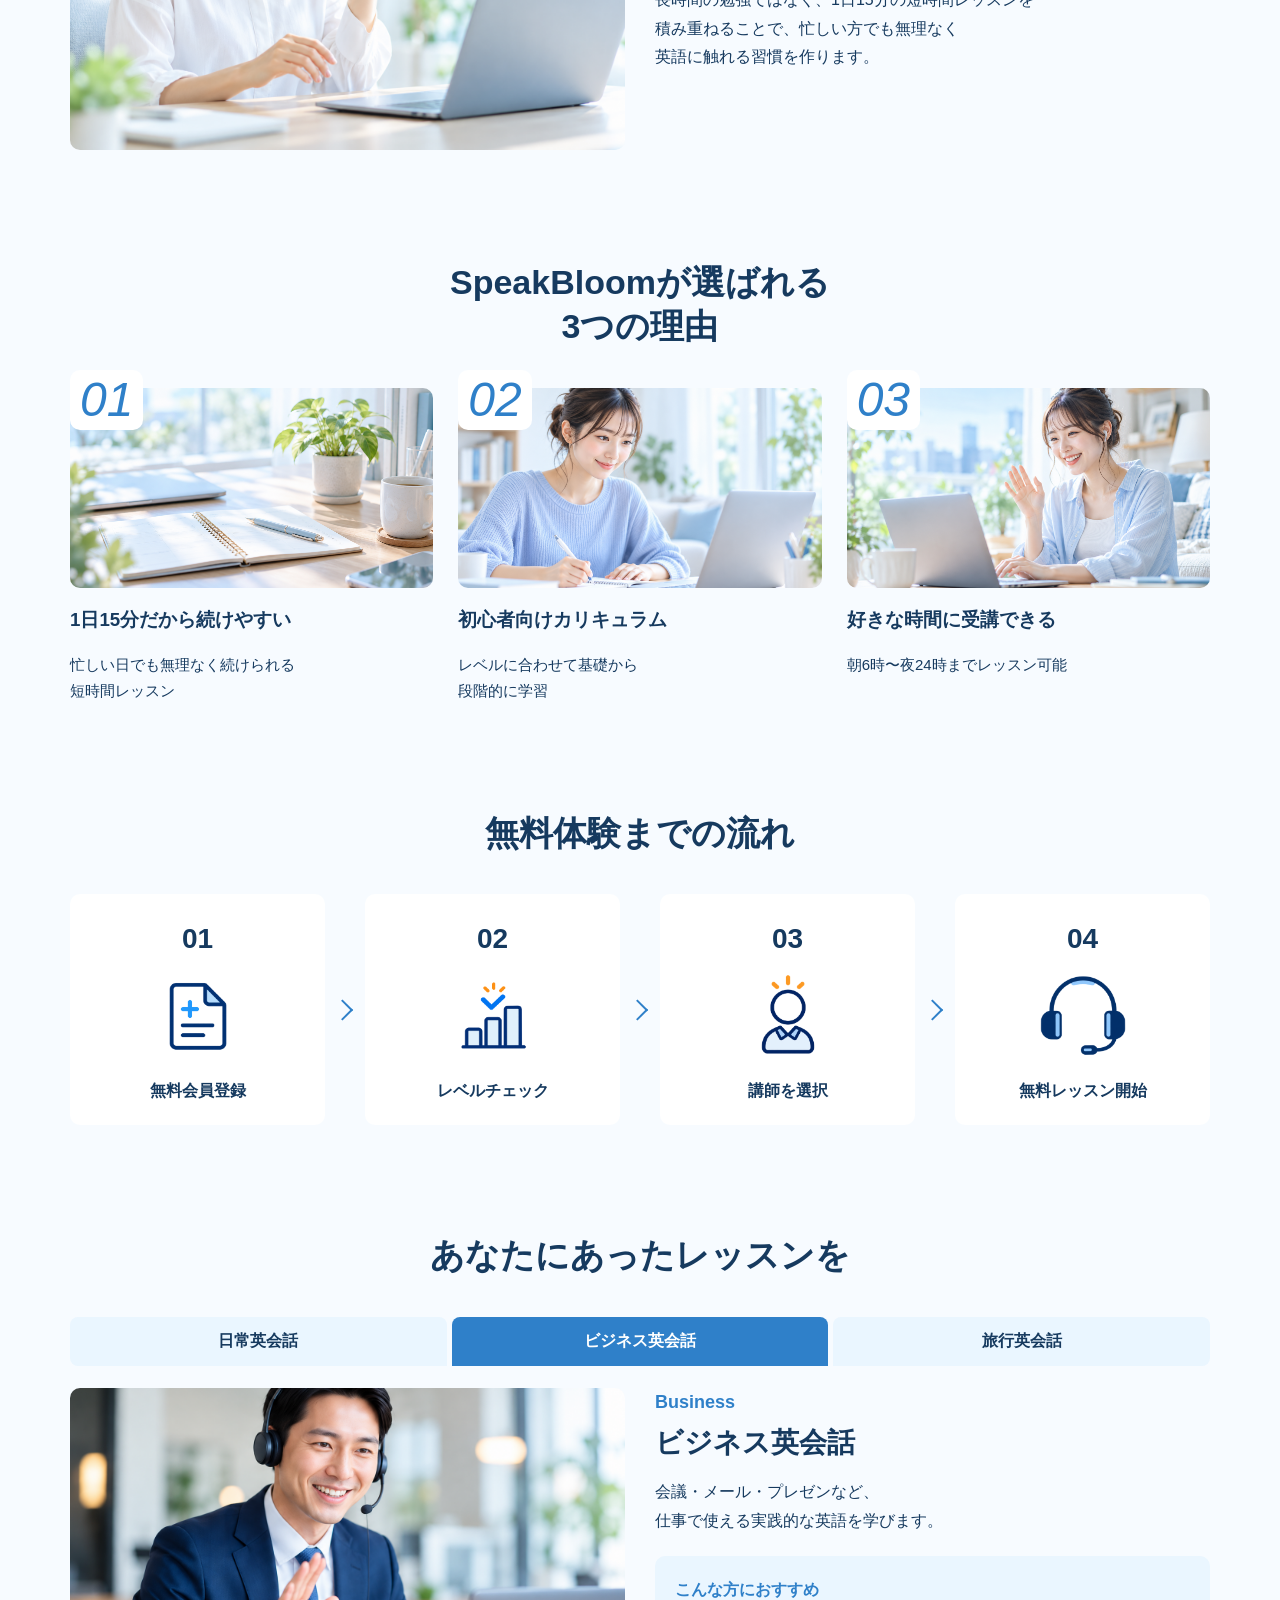
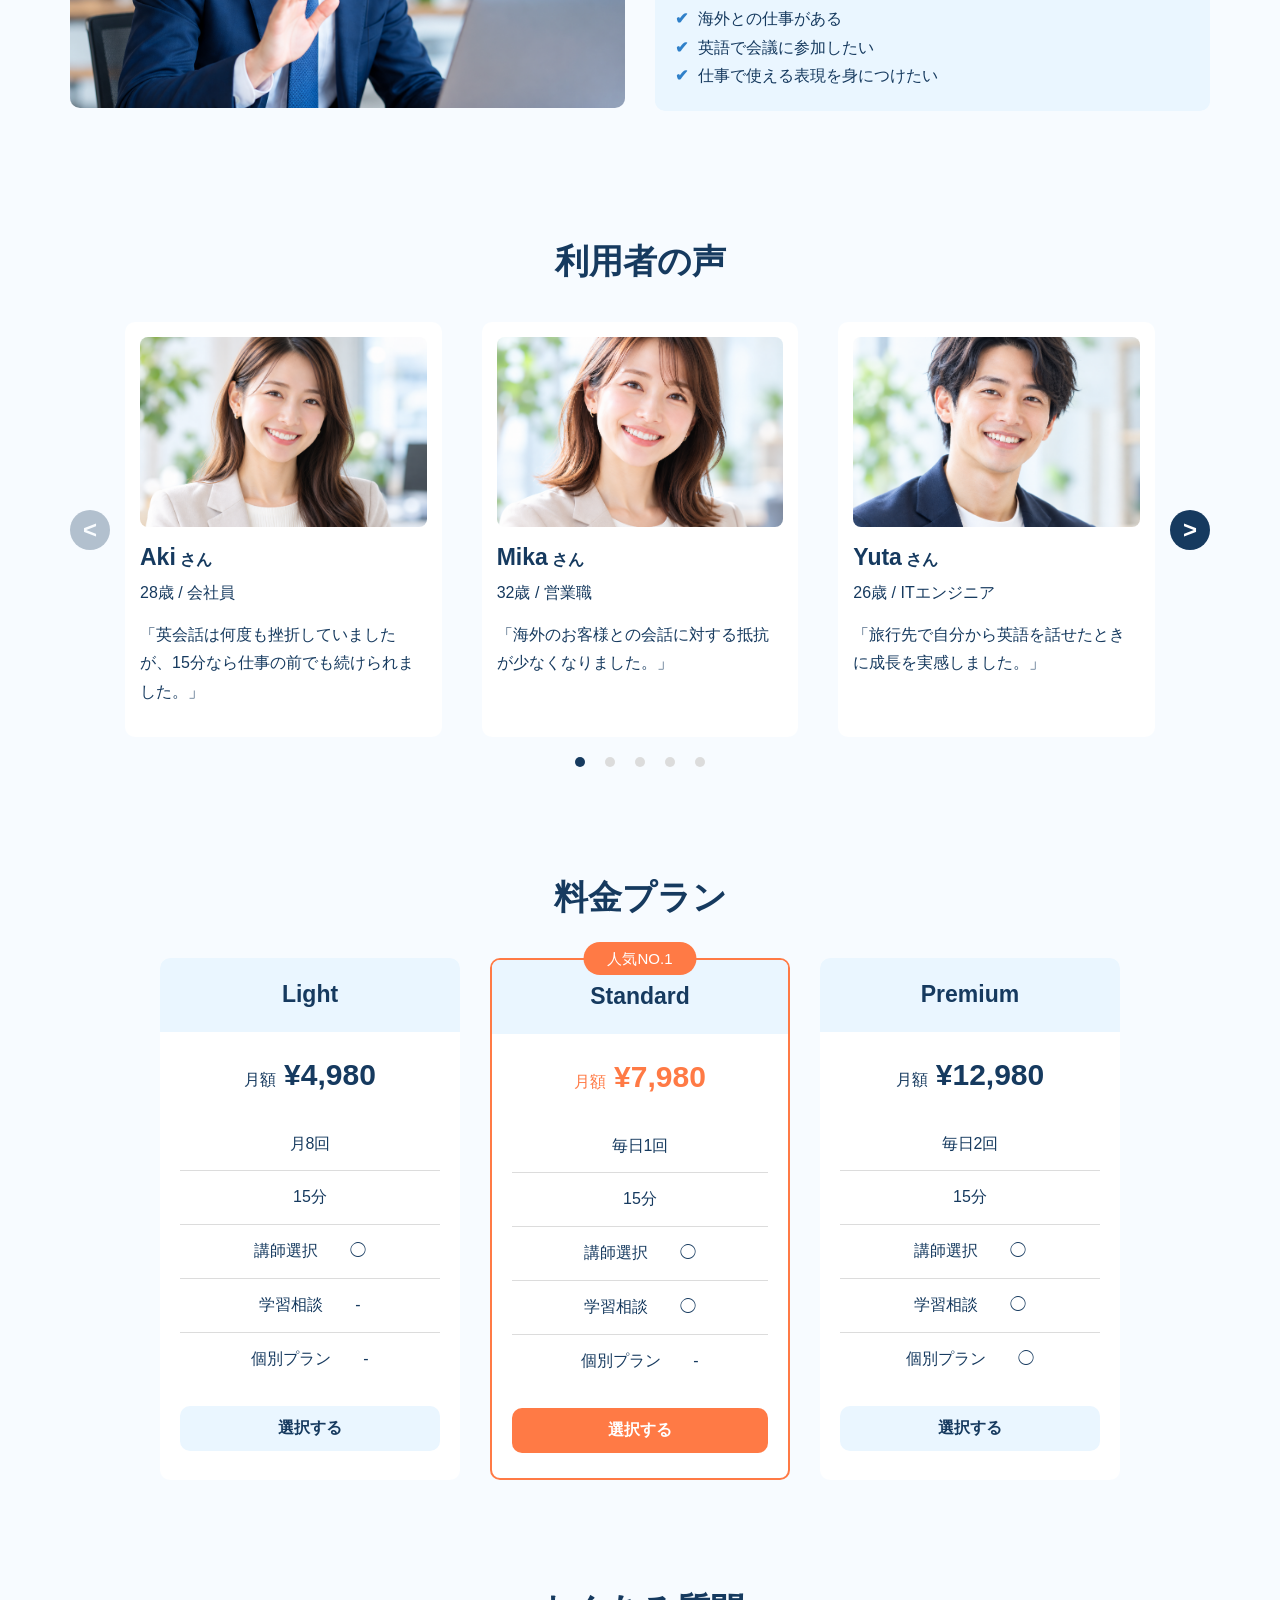
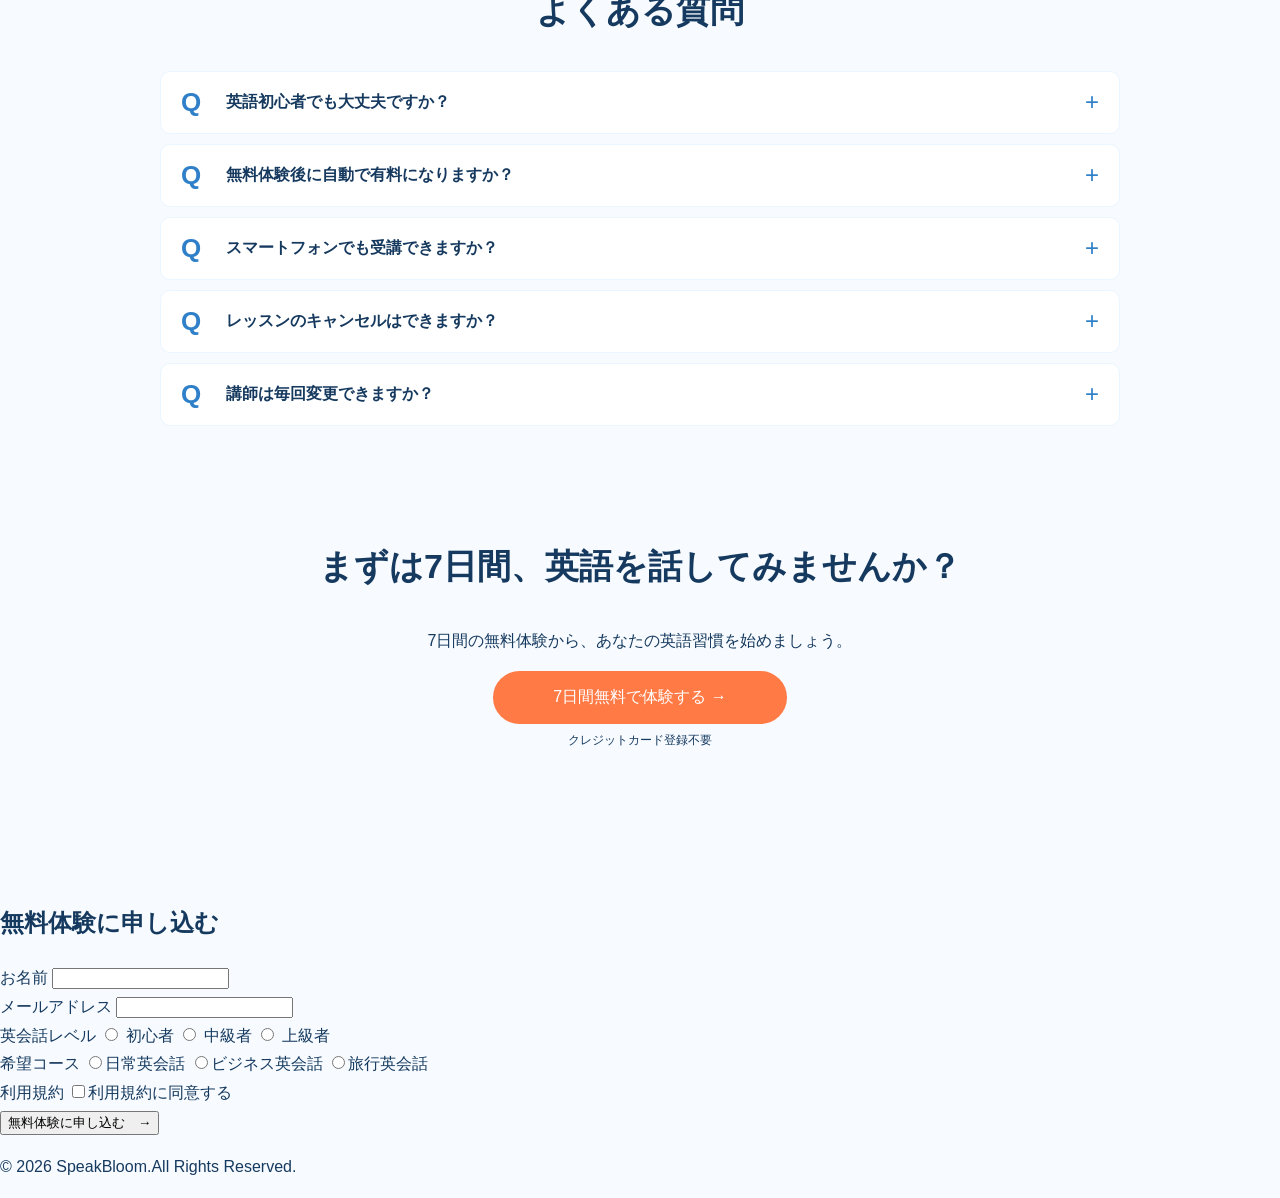
==== commit 3efcc809: "CTAセクション部分のCSS・レスポンシブデザインを実装" ====
--- a/index.html
+++ b/index.html
@@ -546,10 +546,22 @@
       </section>
 
       <section class="cta" id="cta">
-        <h2>まずは7日間、英語を話してみませんか？</h2>
-        <p>7日間の無料体験から、あなたの英語習慣を始めてみましょう。</p>
-        <button>7日間無料で体験する　→</button>
-        <p>クレジットカード登録不要</p>
+        <div class="cta-inner">
+          <div class="cta-content">
+            <h2>まずは7日間、<br class="sp-br" />英語を話してみませんか？</h2>
+            <p class="cta-description">
+              7日間の無料体験から、<br
+                class="sp-br"
+              />あなたの英語習慣を始めましょう。
+            </p>
+            <div class="cta-action">
+              <a href="#application" class="cta-button"
+                >7日間無料で体験する →
+              </a>
+              <p class="cta-note">クレジットカード登録不要</p>
+            </div>
+          </div>
+        </div>
       </section>
 
       <section class="application" id="application">
--- a/css/style.css
+++ b/css/style.css
@@ -766,6 +766,53 @@
   content: "-";
 }
 
+/* CTAセクション */
+.cta {
+  padding: 100px 0;
+}
+.cta-inner {
+  width: calc(100% - 140px);
+  max-width: 1200px;
+  margin: 0 auto;
+}
+.cta-content {
+  display: flex;
+  flex-direction: column;
+  align-items: center;
+  text-align: center;
+}
+.cta h2 {
+  text-align: center;
+  font-size: 34px;
+  margin: 0 0 30px;
+}
+.cta-description {
+  font-weight: 500;
+  margin: 0 0 15px;
+}
+.cta-action {
+  width: fit-content;
+  text-align: center;
+  margin: 0 0 30px;
+}
+.cta .cta-button {
+  display: inline-block;
+  background-color: var(--color-accent);
+  color: var(--color-white);
+  border-radius: 9999px;
+  padding: 12px 60px;
+  font-size: 16px;
+  font-weight: 500;
+  white-space: nowrap;
+}
+.cta-note {
+  font-size: 12px;
+  margin: 6px 0 0;
+}
+.sp-br {
+  display: none;
+}
+
 @media (max-width: 768px) {
   /* ヘッダー */
   nav {
@@ -1099,4 +1146,20 @@
     font-size: 14px;
     line-height: 1.7;
   }
-}
+
+  /* CTAセクション */
+  .cta {
+    padding: 40px 0;
+  }
+  .cta-inner {
+    width: calc(100% - 40px);
+    max-width: none;
+    margin: 0 auto;
+  }
+  .cta h2 {
+    font-size: 25px;
+  }
+  .sp-br {
+    display: inline;
+  }
+}
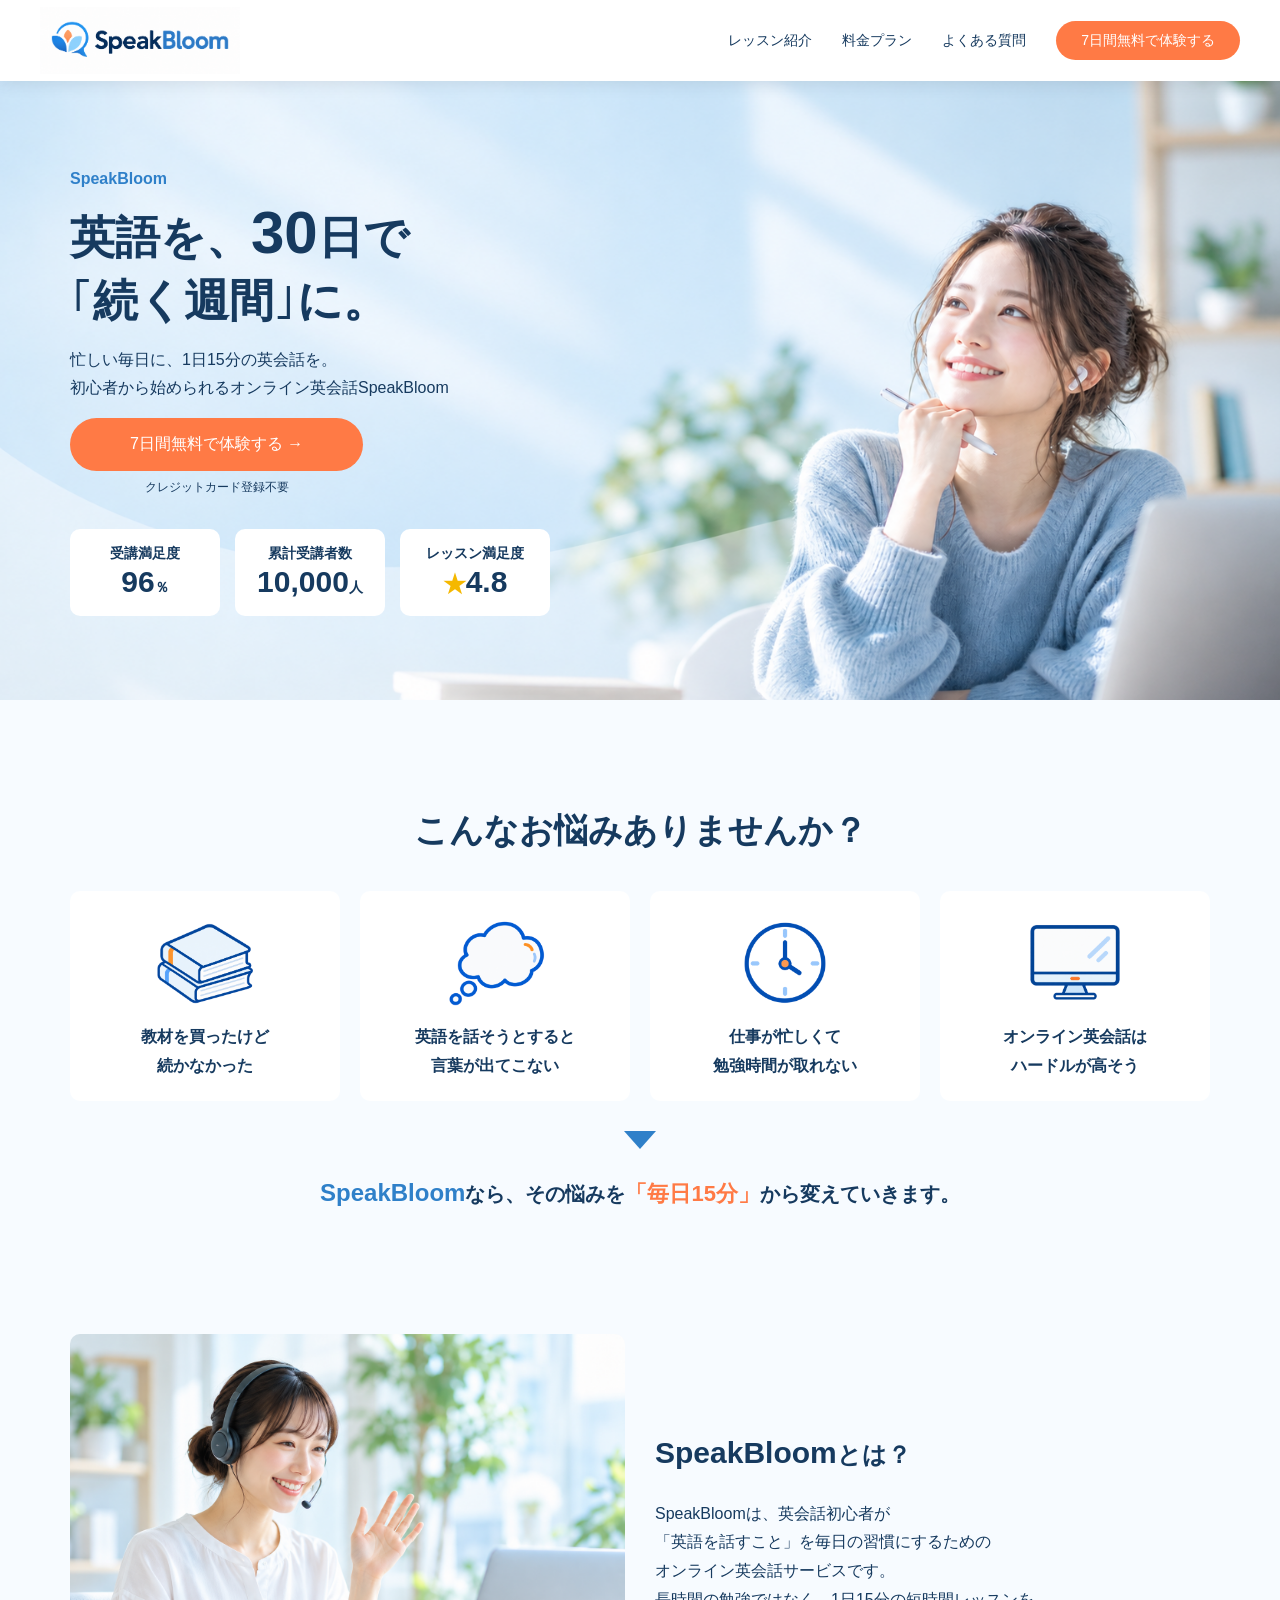
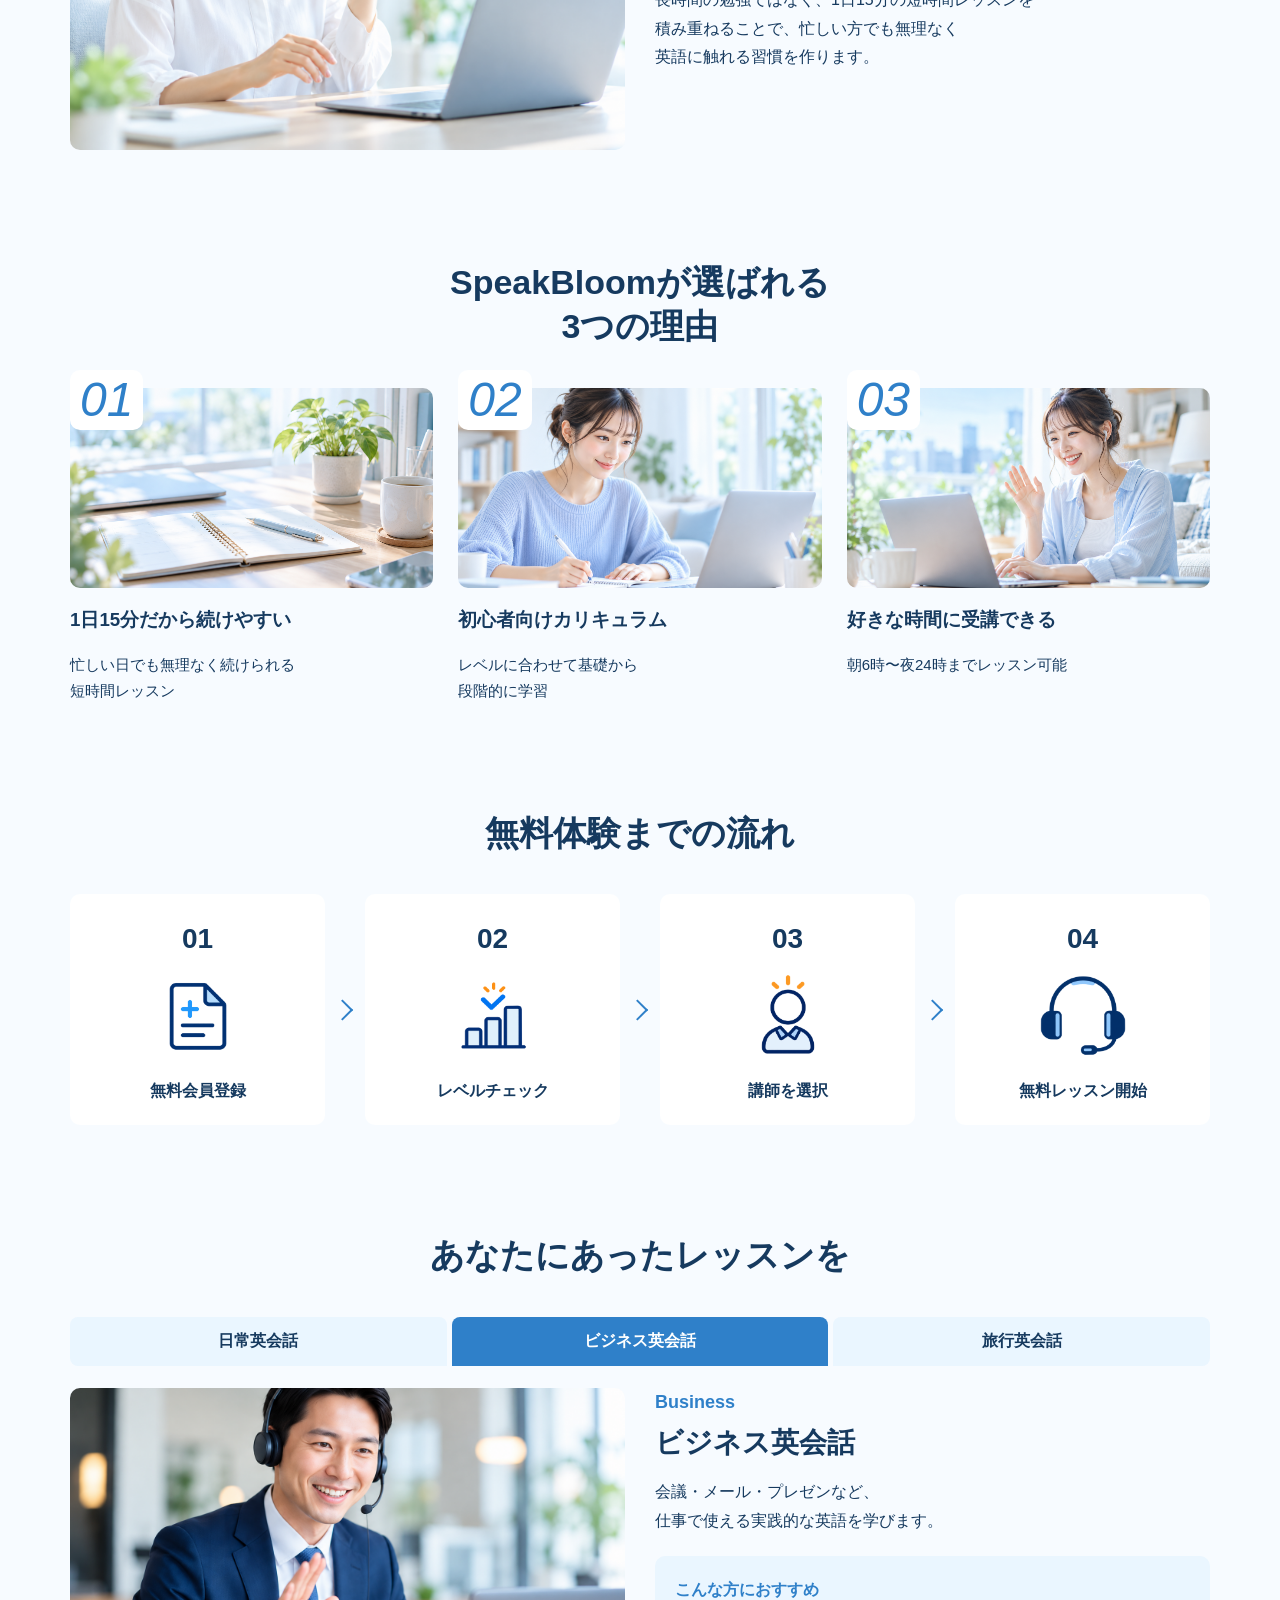
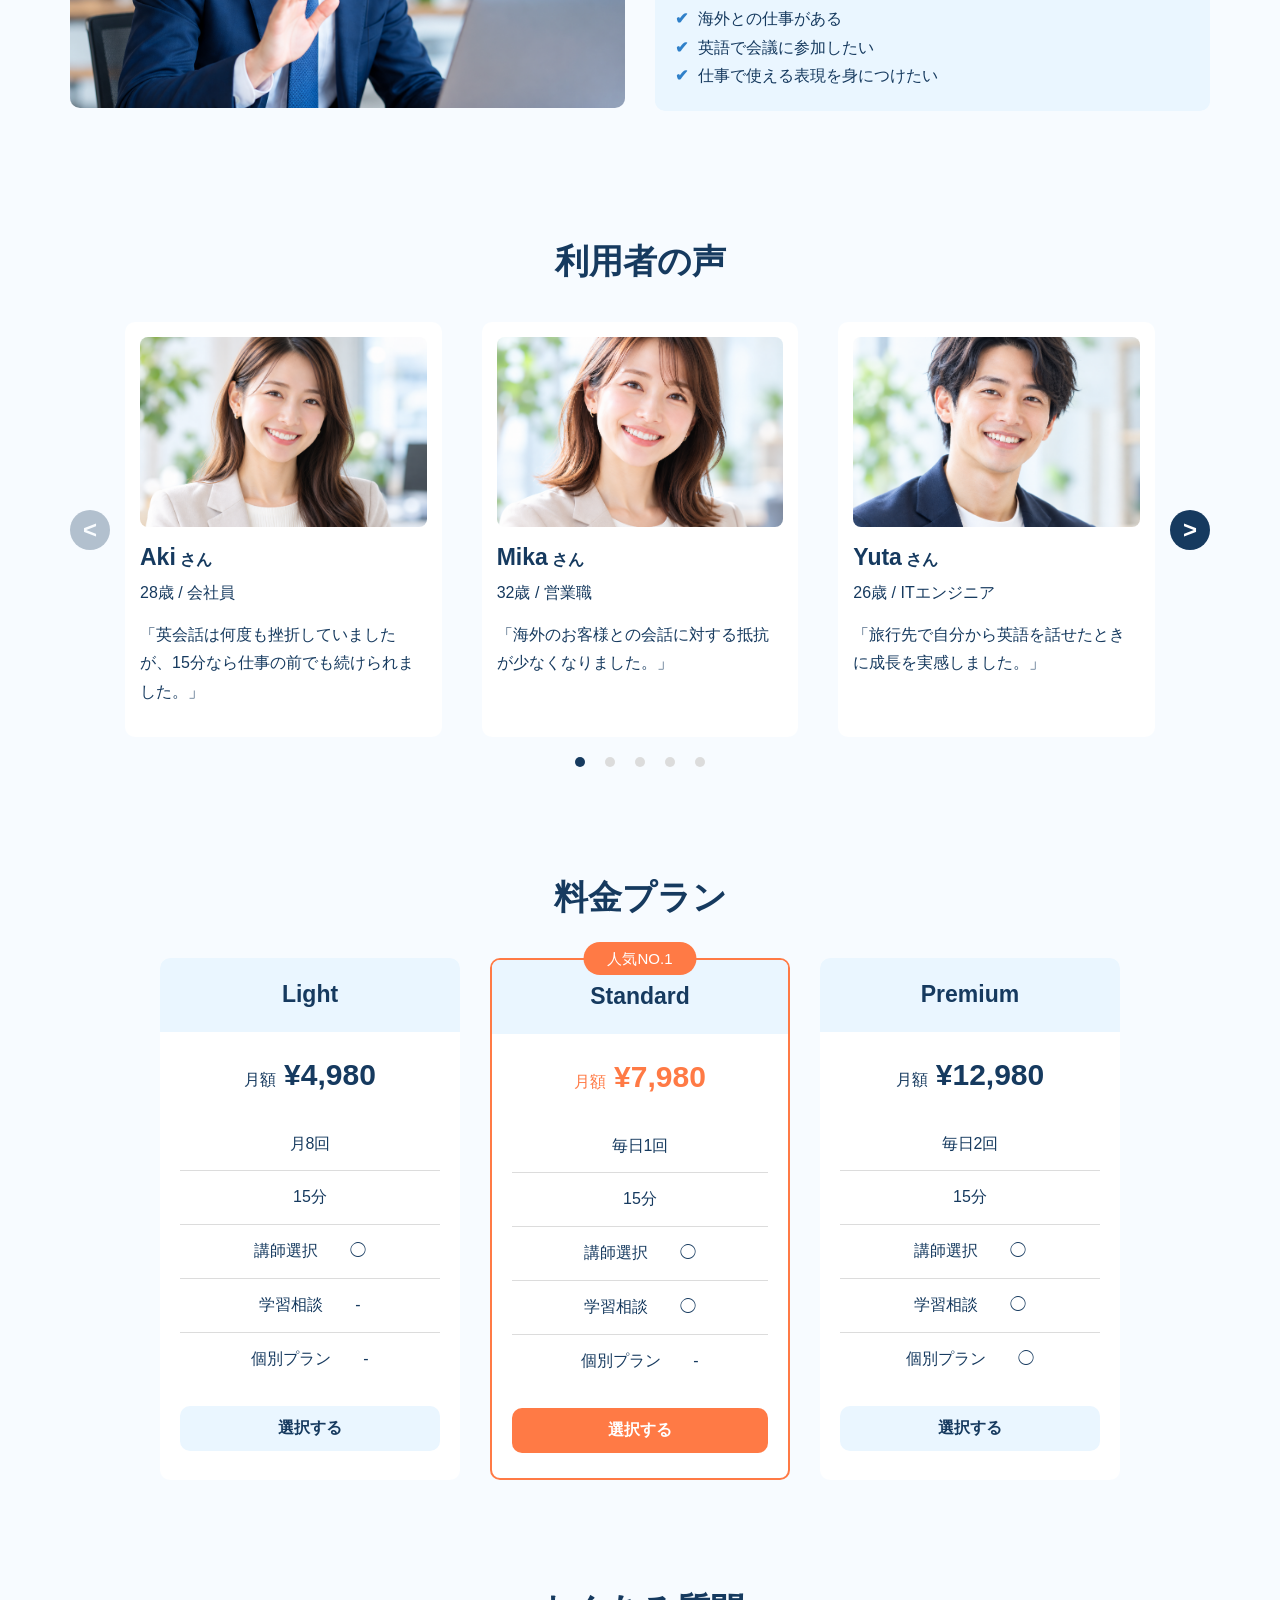
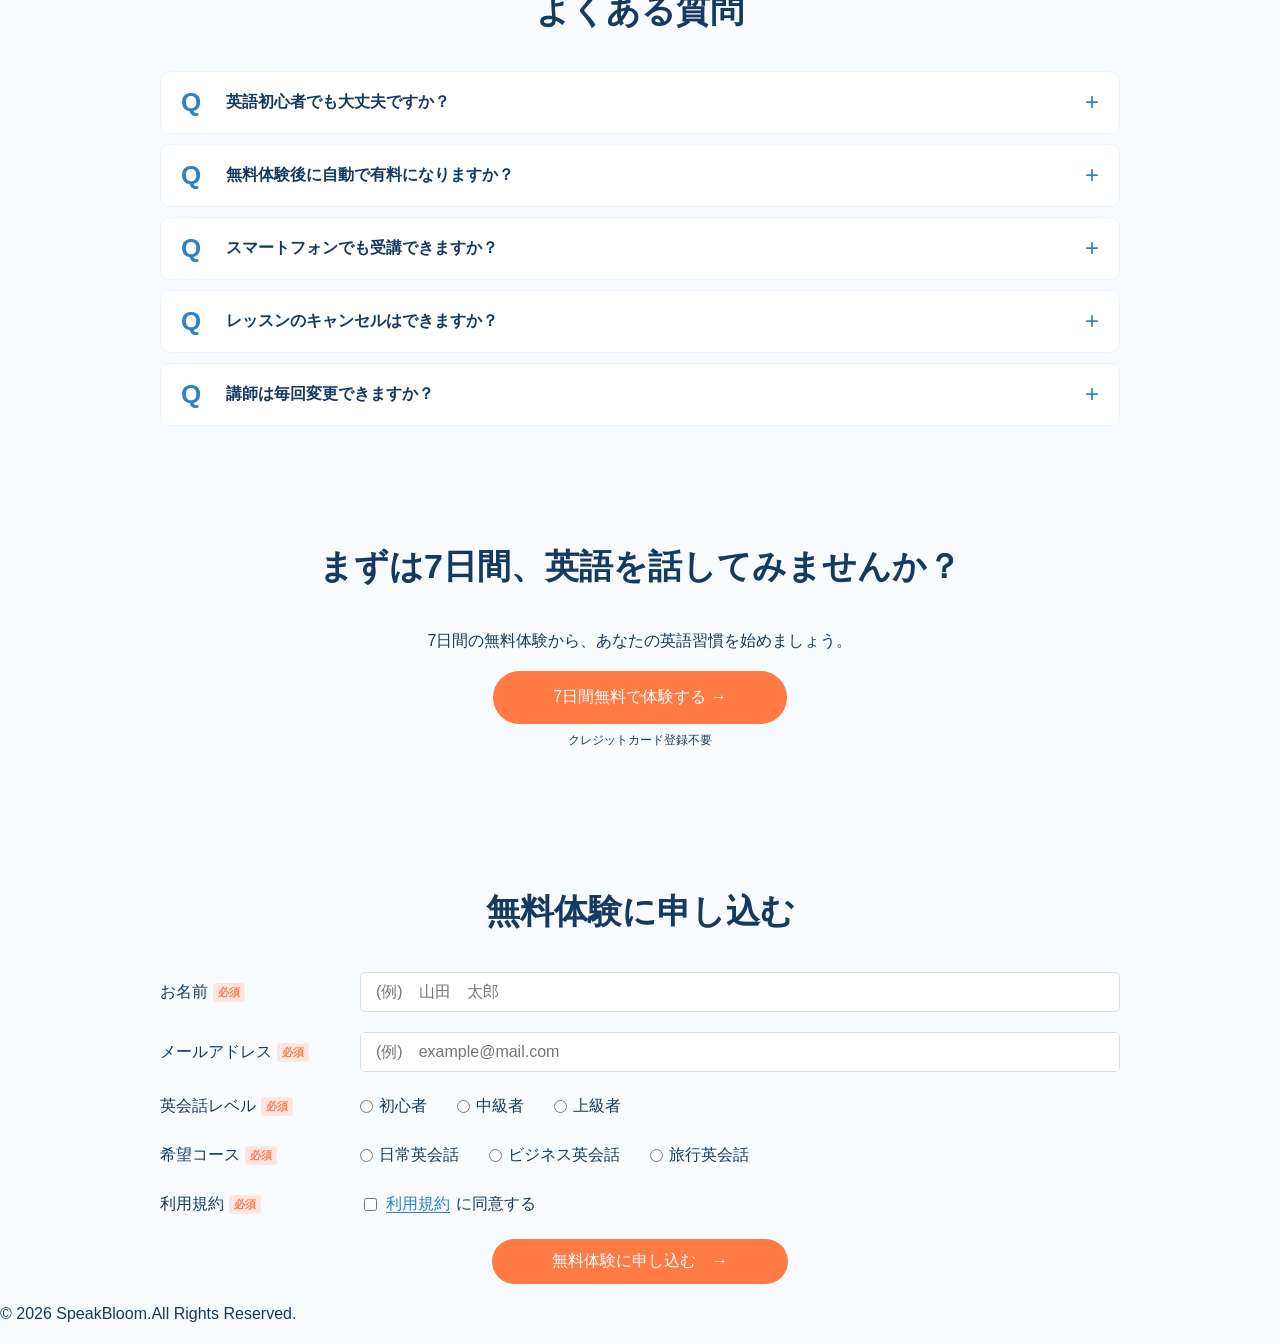
==== commit f3c05195: "申し込みフォーム部分のCSS・JavaScript・レスポンシブデザインを実装" ====
--- a/index.html
+++ b/index.html
@@ -565,46 +565,129 @@
       </section>
 
       <section class="application" id="application">
-        <h2>無料体験に申し込む</h2>
-        <form action="">
-          <div>
-            <label for="name">お名前</label>
-            <input type="text" id="name" name="name" />
-          </div>
-          <div>
-            <label for="email">メールアドレス</label>
-            <input type="email" id="email" name="email" />
-          </div>
-          <div>
-            <label for="lebel">英会話レベル</label>
-            <input type="radio" id="beginner" name="level" value="beginner" />
-            <label for="beginner">初心者</label>
+        <div class="application-inner">
+          <h2>無料体験に申し込む</h2>
+          <form class="application-form">
+            <div class="form-row">
+              <label for="name">
+                お名前 <span class="required">必須</span>
+              </label>
+              <input
+                type="text"
+                id="name"
+                name="name"
+                placeholder="(例)　山田　太郎"
+                required
+              />
+            </div>
+            <div class="form-row">
+              <label for="email">
+                メールアドレス <span class="required">必須</span>
+              </label>
+              <input
+                type="email"
+                id="email"
+                name="email"
+                placeholder="(例)　example@mail.com"
+                required
+              />
+            </div>
+            <div class="form-row">
+              <div class="form-label">
+                英会話レベル <span class="required">必須</span>
+              </div>
+              <fieldset class="form-fieldset">
+                <legend class="visually-hidden">英会話レベル</legend>
+                <div class="radio-options">
+                  <label for="beginner">
+                    <input
+                      type="radio"
+                      id="beginner"
+                      name="level"
+                      value="beginner"
+                      required
+                    />
+                    初心者</label
+                  >
+                  <label for="intermediate">
+                    <input
+                      type="radio"
+                      id="intermediate"
+                      name="level"
+                      value="intermediate"
+                    />
+                    中級者</label
+                  >
+                  <label for="advanced">
+                    <input
+                      type="radio"
+                      id="advanced"
+                      name="level"
+                      value="advanced"
+                    />
+                    上級者</label
+                  >
+                </div>
+              </fieldset>
+            </div>
+            <div class="form-row">
+              <div class="form-label">
+                希望コース <span class="required">必須</span>
+              </div>
+              <fieldset class="form-fieldset">
+                <legend class="visually-hidden">希望コース</legend>
+                <div class="radio-options">
+                  <label for="daily">
+                    <input
+                      type="radio"
+                      id="daily"
+                      name="course"
+                      value="daily"
+                      required
+                    />
+                    日常英会話</label
+                  >
+                  <label for="business">
+                    <input
+                      type="radio"
+                      id="business"
+                      name="course"
+                      value="business"
+                    />
+                    ビジネス英会話</label
+                  >
+                  <label for="travel">
+                    <input
+                      type="radio"
+                      id="travel"
+                      name="course"
+                      value="travel"
+                    />
+                    旅行英会話</label
+                  >
+                </div>
+              </fieldset>
+            </div>
+            <div class="form-row form-agreement">
+              <span class="form-label">
+                利用規約 <span class="required">必須</span>
+              </span>
+              <div class="agreement-check">
+                <input type="checkbox" id="agree" name="agree" required />
+                <a href="terms.html" target="_blank" rel="noopener noreferrer">
+                  利用規約
+                </a>
+                <label for="agree"> に同意する </label>
+              </div>
+            </div>
             <input
-              type="radio"
-              id="intermediate"
-              name="level"
-              value="intermediate"
+              type="submit"
+              class="cta-button"
+              value="無料体験に申し込む　→"
             />
-            <label for="intermediate">中級者</label>
-            <input type="radio" id="advanced" name="level" value="advanced" />
-            <label type="advanced">上級者</label>
-          </div>
-          <div>
-            <label for="course">希望コース</label>
-            <input type="radio" name="course" value="daily" />日常英会話
-            <input type="radio" name="course" value="business" />ビジネス英会話
-            <input type="radio" name="course" value="travel" />旅行英会話
-          </div>
-          <div>
-            <label for="agree">利用規約</label>
-            <input
-              type="checkbox"
-              name="agree"
-              value="agree"
-            />利用規約に同意する
-          </div>
-          <input type="submit" value="無料体験に申し込む　→" />
-        </form>
+          </form>
+          <p class="form-message" role="status" aria-live="polite"></p>
+        </div>
       </section>
     </main>
 
--- a/css/style.css
+++ b/css/style.css
@@ -813,6 +813,201 @@
   display: none;
 }
 
+/* 申し込みフォーム */
+.application-inner {
+  width: calc(100% - 140px);
+  max-width: 1200px;
+  margin: 0 auto;
+}
+.application h2 {
+  text-align: center;
+  font-size: 34px;
+  margin: 0 0 30px;
+}
+.application form {
+  max-width: 960px;
+  margin: 0 auto;
+}
+.form-row {
+  display: grid;
+  grid-template-columns: 180px 1fr;
+  gap: 20px;
+  align-items: center;
+  margin-bottom: 20px;
+}
+.form-row > label,
+.form-row > .form-label {
+  display: inline-flex;
+  align-items: center;
+  gap: 5px;
+}
+.form-row input[type="text"],
+.form-row input[type="email"] {
+  width: 100%;
+  padding: 10px 15px;
+  border: 1px solid #dcdcdc;
+  border-radius: 5px;
+  font-size: 16px;
+}
+.form-fieldset {
+  border: none;
+  padding: 0;
+  margin: 0 0 20px;
+}
+.form-row .form-fieldset {
+  margin: 0;
+  min-width: 0;
+}
+.radio-options {
+  display: flex;
+  align-items: center;
+  gap: 30px;
+  flex-wrap: wrap;
+}
+.radio-options label {
+  display: inline-flex;
+  align-items: center;
+  gap: 6px;
+  cursor: pointer;
+}
+.radio-options input[type="radio"] {
+  margin: 0;
+  flex-shrink: 0;
+}
+.visually-hidden {
+  position: absolute;
+  width: 1px;
+  height: 1px;
+  padding: 0;
+  margin: -1px;
+  overflow: hidden;
+  clip: rect(0, 0, 0, 0);
+  white-space: nowrap;
+  border: 0;
+}
+.required {
+  display: inline-block;
+  padding: 2px 5px;
+  background-color: #ffe5e2;
+  color: var(--color-accent);
+  border-radius: 3px;
+  font-size: 11px;
+  font-weight: 700;
+  line-height: 1.4;
+}
+.agreement-check {
+  display: flex;
+  align-items: center;
+  gap: 6px;
+}
+.agreement-check label {
+  cursor: pointer;
+}
+.agreement-check a {
+  color: var(--color-blue);
+  text-decoration: underline;
+  text-underline-offset: 3px;
+}
+.agreement-check a:hover {
+  color: var(--color-main);
+}
+.application .cta-button {
+  display: block;
+  background-color: var(--color-accent);
+  color: var(--color-white);
+  border-radius: 9999px;
+  border: none;
+  padding: 12px 60px;
+  font-size: 16px;
+  font-weight: 500;
+  white-space: nowrap;
+  margin: 0 auto;
+  cursor: pointer;
+}
+.form-message {
+  width: 100%;
+  max-width: 960px;
+  margin: 20px auto 0;
+  text-align: center;
+  background-color: var(--color-white);
+  border: 1px solid var(--color-light-blue);
+  border-radius: 10px;
+  padding: 20px;
+}
+.form-message:empty {
+  display: none;
+}
+
+/* 利用規約 */
+.terms-header {
+  display: flex;
+  justify-content: space-between;
+  align-items: center;
+  position: static;
+  padding: 20px 70px;
+  background-color: var(--color-white);
+  border-bottom: 1px solid var(--color-light-blue);
+}
+.terms-logo {
+  font-size: 24px;
+  font-weight: 700;
+  color: var(--color-main);
+  text-decoration: none;
+}
+.terms-back {
+  font-size: 14px;
+  color: var(--color-blue);
+  text-decoration: none;
+}
+.terms-back:hover {
+  color: var(--color-main);
+}
+.terms {
+  padding: 80px 0;
+  background-color: var(--color-bg);
+}
+.terms-inner {
+  width: calc(100% - 140px);
+  max-width: 960px;
+  margin: 0 auto;
+}
+.terms-content {
+  background-color: var(--color-white);
+  border: 1px solid var(--color-light-blue);
+  border-radius: 15px;
+  padding: 50px;
+}
+.terms h1 {
+  text-align: center;
+  font-size: 34px;
+  margin: 0 0 30px;
+  color: var(--color-main);
+}
+.terms-section {
+  margin-bottom: 30px;
+  padding-bottom: 25px;
+  border-bottom: 1px solid var(--color-light-blue);
+}
+.terms-section:last-child {
+  margin-bottom: 0;
+  padding-bottom: 0;
+  border-bottom: none;
+}
+.terms-lead {
+  font-size: 16px;
+  margin: 0 0 40px;
+}
+.terms-section h2 {
+  font-size: 20px;
+  color: var(--color-main);
+  margin-top: 0;
+  margin-bottom: 10px;
+}
+.terms-section p {
+  font-size: 16px;
+  margin: 0;
+}
+
 @media (max-width: 768px) {
   /* ヘッダー */
   nav {
@@ -1162,4 +1357,54 @@
   .sp-br {
     display: inline;
   }
-}
+
+  /* 申し込みフォーム */
+  .application {
+    padding: 40px 0;
+  }
+  .application-inner {
+    width: calc(100% - 40px);
+    max-width: none;
+    margin: 0 auto;
+  }
+  .application h2 {
+    font-size: 25px;
+  }
+  .form-row {
+    grid-template-columns: 1fr;
+    gap: 8px;
+    margin-bottom: 25px;
+  }
+  .radio-options {
+    gap: 12px 18px;
+  }
+
+  /* 利用規約 */
+  .terms-header {
+    padding: 15px 20px;
+  }
+  .terms-logo {
+    font-size: 20px;
+  }
+  .terms-back {
+    font-size: 12px;
+  }
+  .terms {
+    padding: 40px 0;
+  }
+  .terms-inner {
+    width: calc(100% - 40px);
+  }
+  .terms h1 {
+    font-size: 26px;
+  }
+  .terms-content {
+    padding: 20px;
+  }
+  .terms-section h2 {
+    font-size: 18px;
+  }
+  .terms-section p {
+    font-size: 14px;
+  }
+}
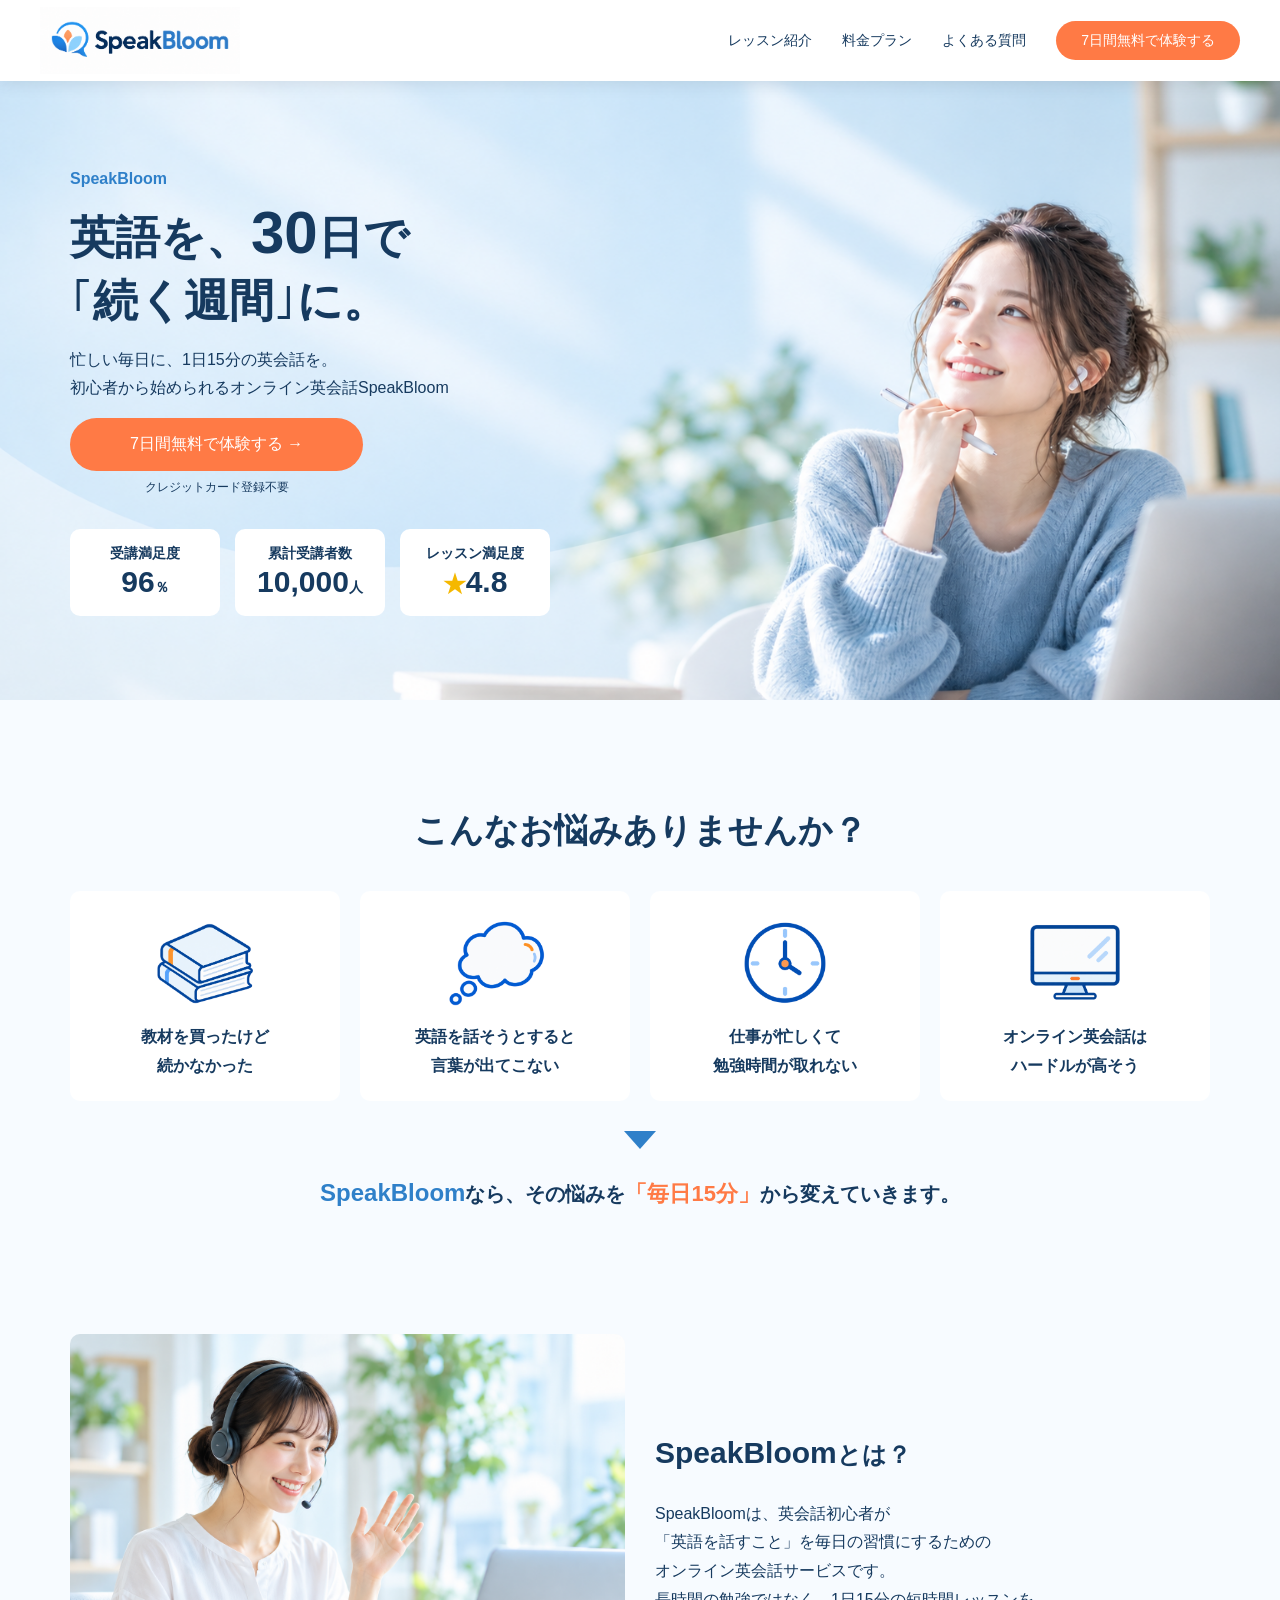
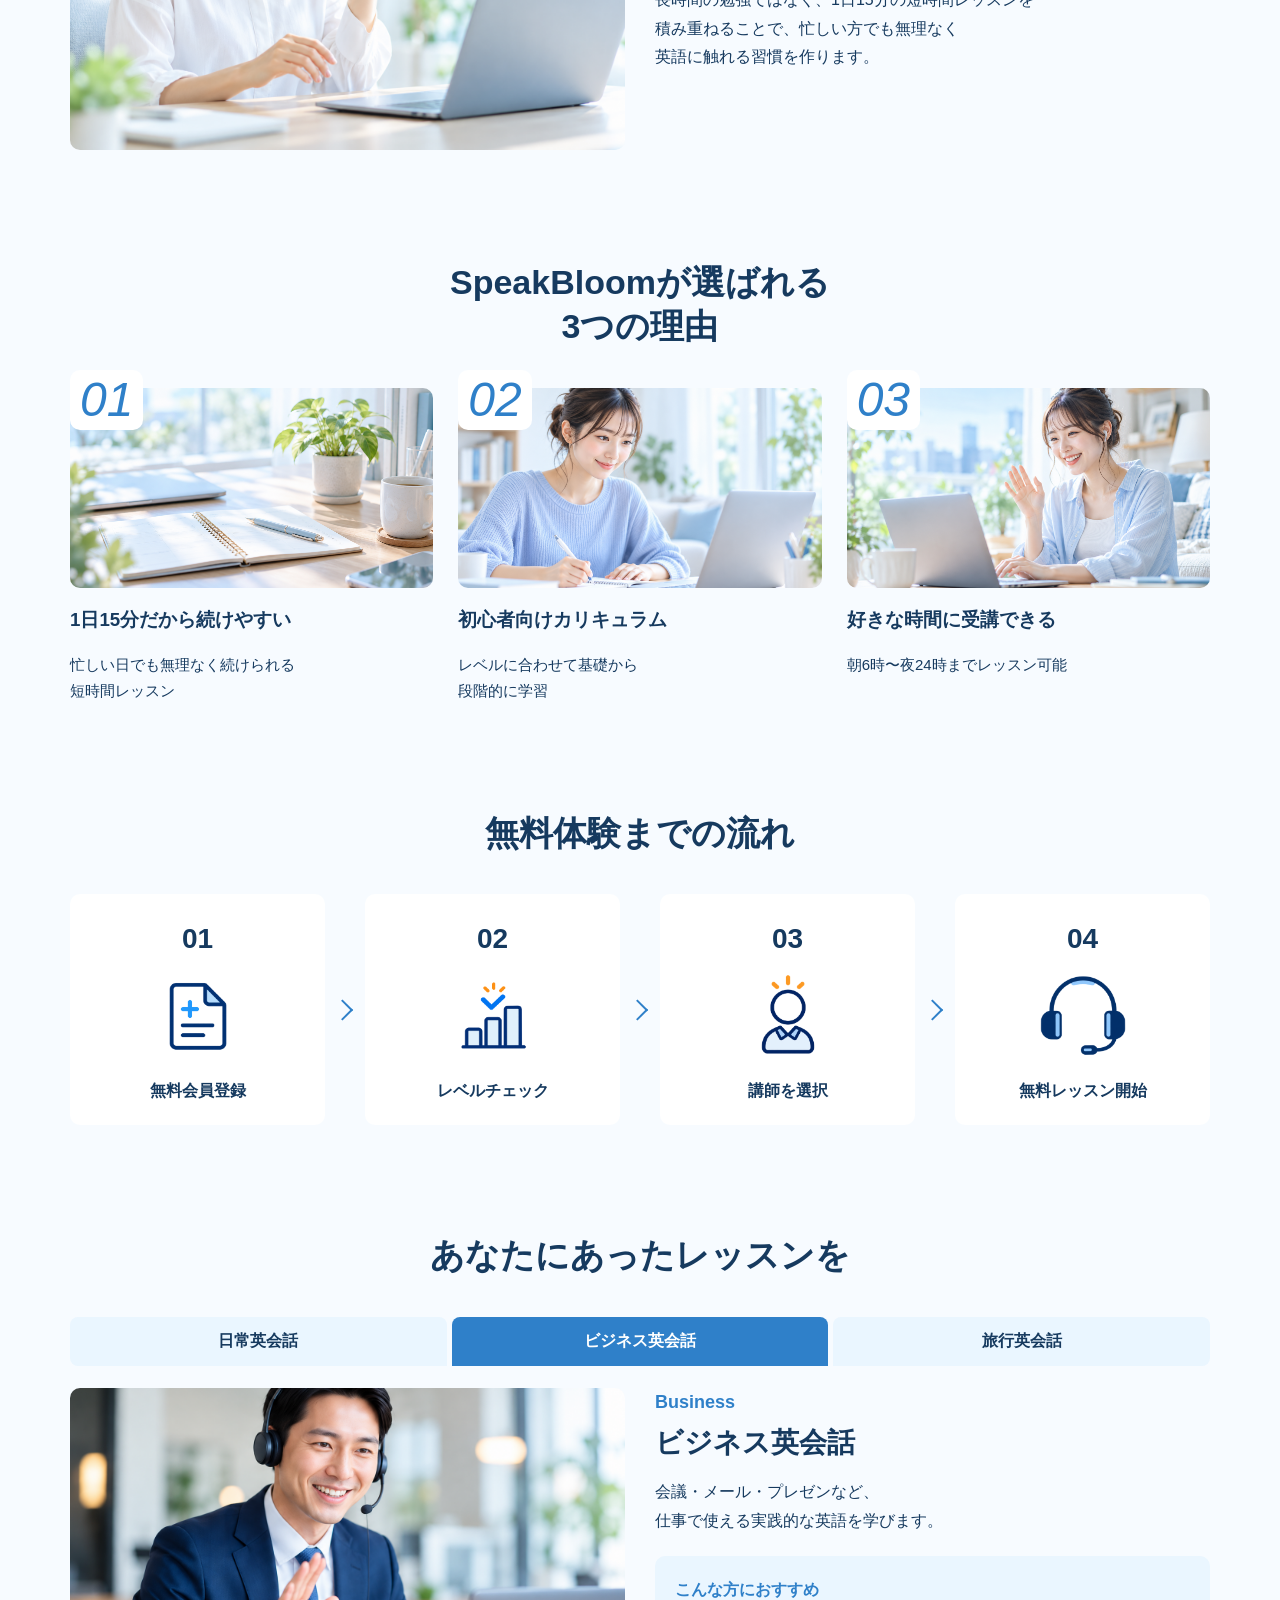
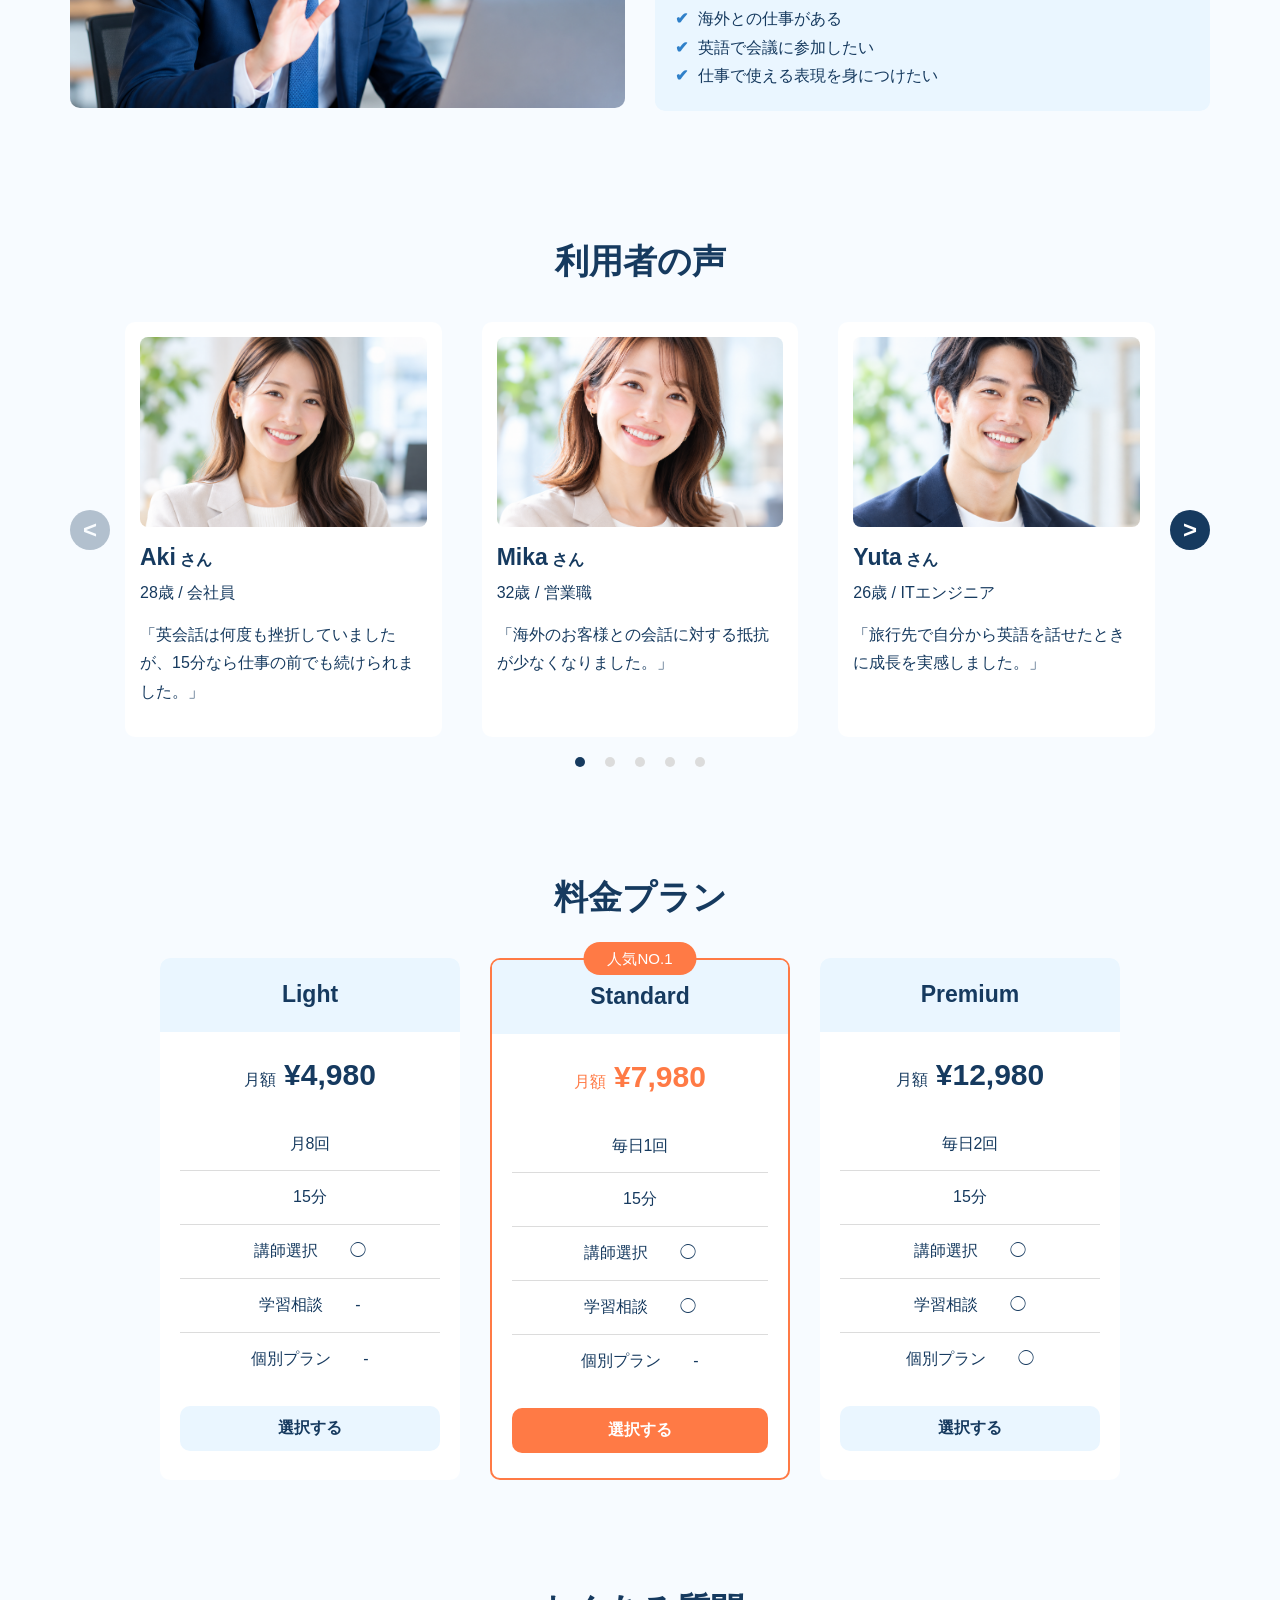
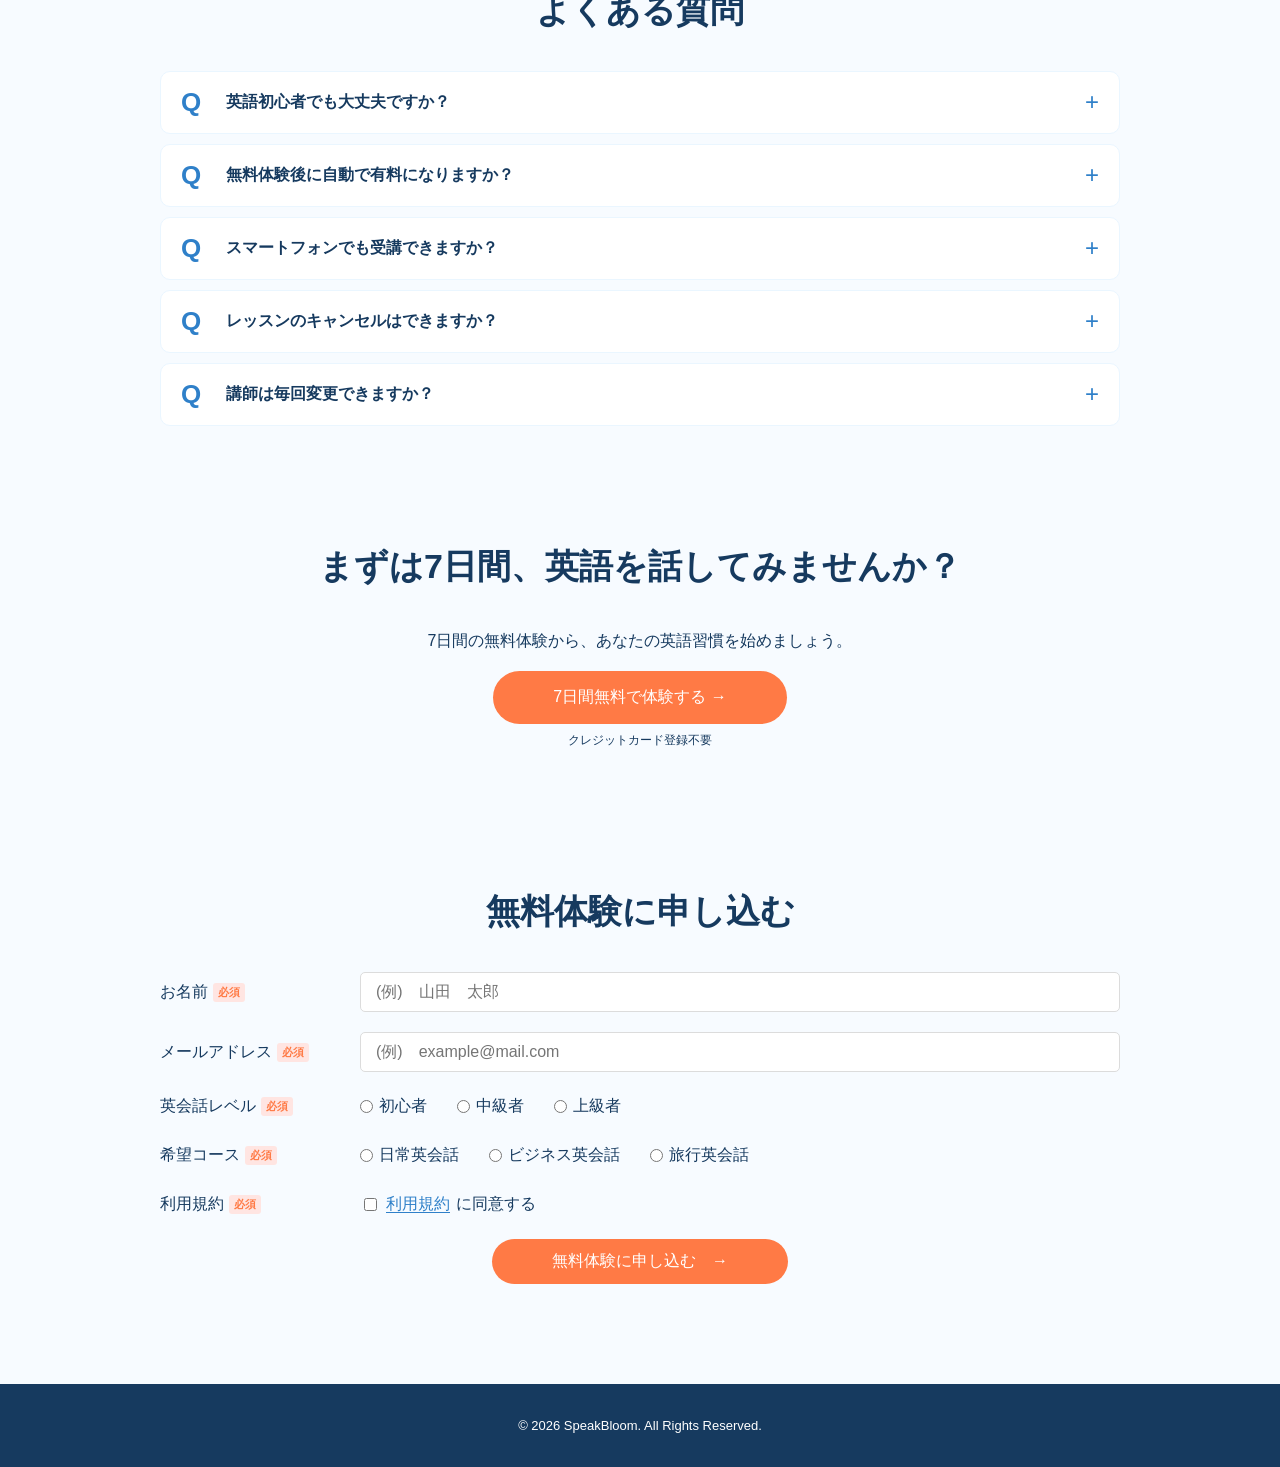
==== commit 97fd01ae: "フッター部分のCSS・レスポンシブデザインを実装" ====
--- a/index.html
+++ b/index.html
@@ -691,8 +691,8 @@
       </section>
     </main>
 
-    <footer>
-      <p>&copy; 2026 SpeakBloom.All Rights Reserved.</p>
+    <footer class="site-footer">
+      <p>&copy; 2026 SpeakBloom. All Rights Reserved.</p>
     </footer>
     <script src="js/script.js"></script>
   </body>
--- a/css/style.css
+++ b/css/style.css
@@ -1008,6 +1008,19 @@
   margin: 0;
 }
 
+/* フッター */
+.site-footer {
+  background-color: var(--color-main);
+  margin-top: 100px;
+  color: var(--color-white);
+  text-align: center;
+  padding: 30px 20px;
+}
+.site-footer p {
+  margin: 0;
+  font-size: 13px;
+}
+
 @media (max-width: 768px) {
   /* ヘッダー */
   nav {
